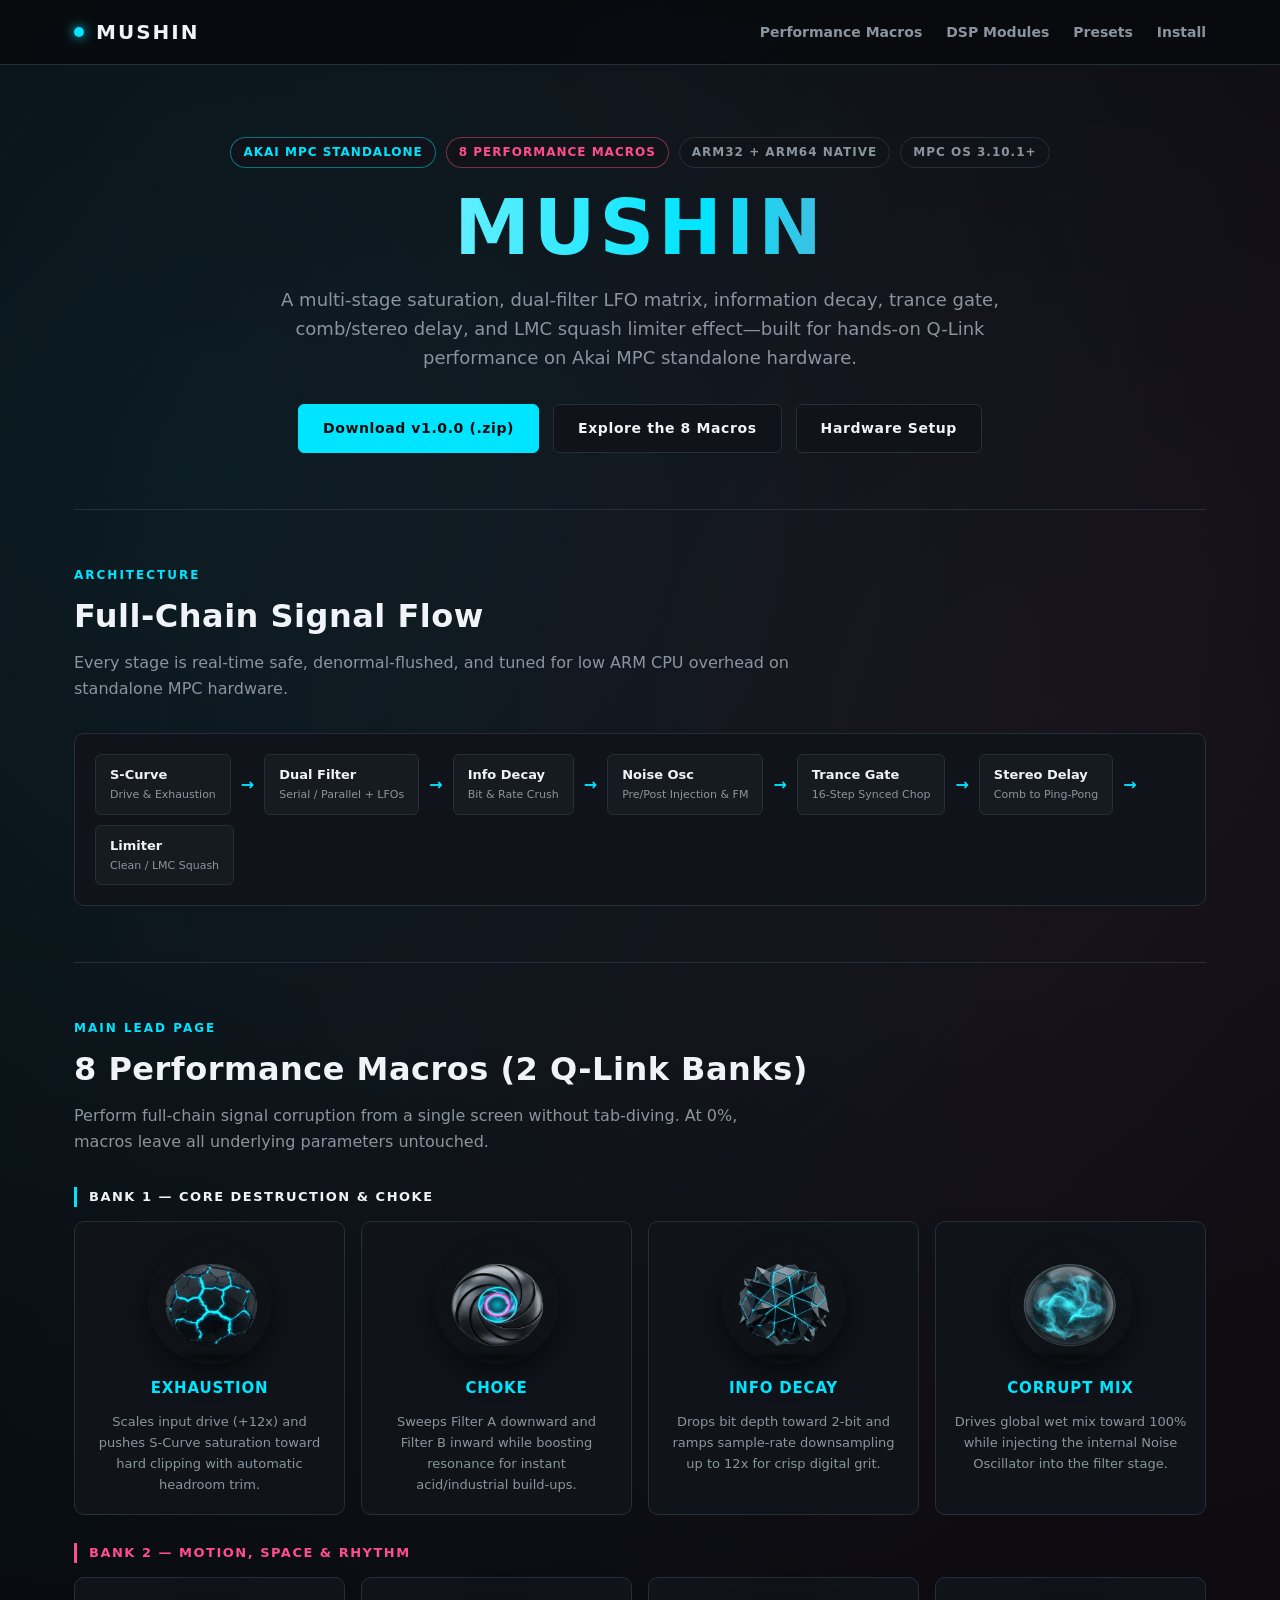
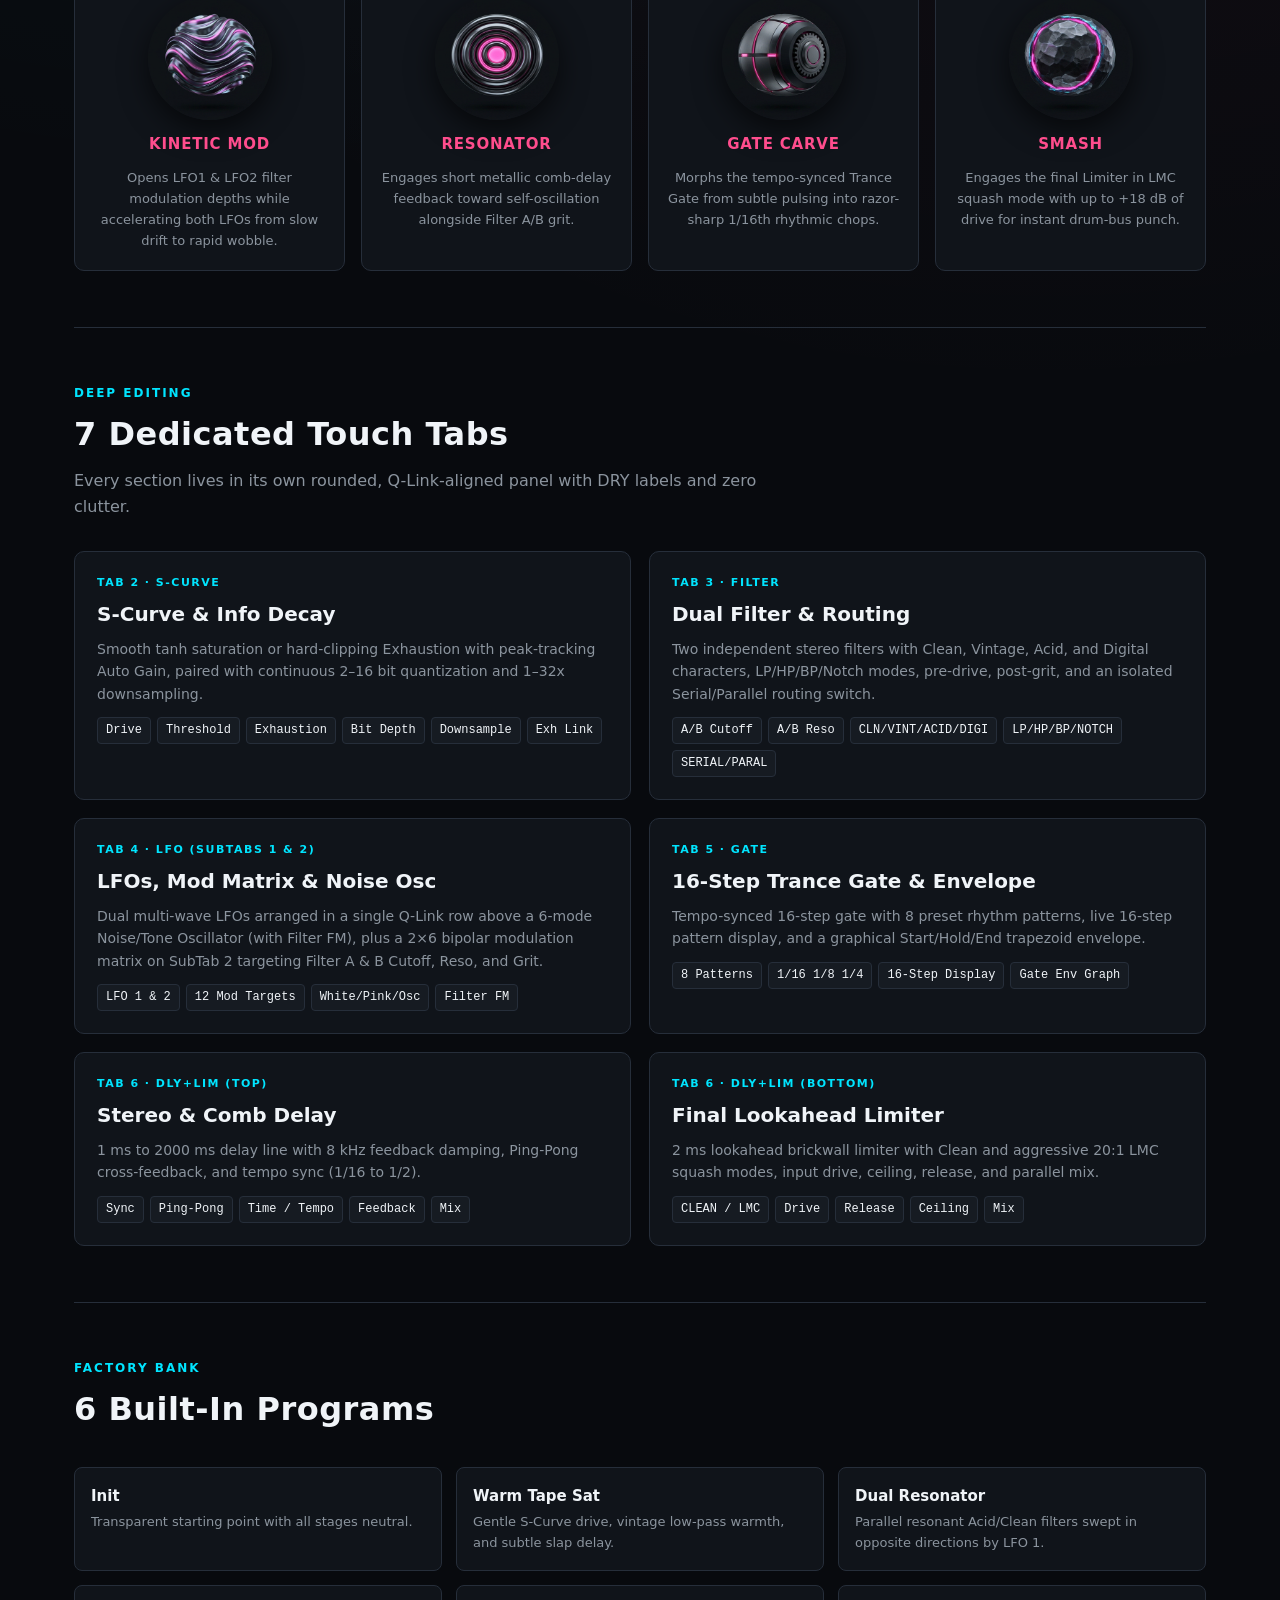
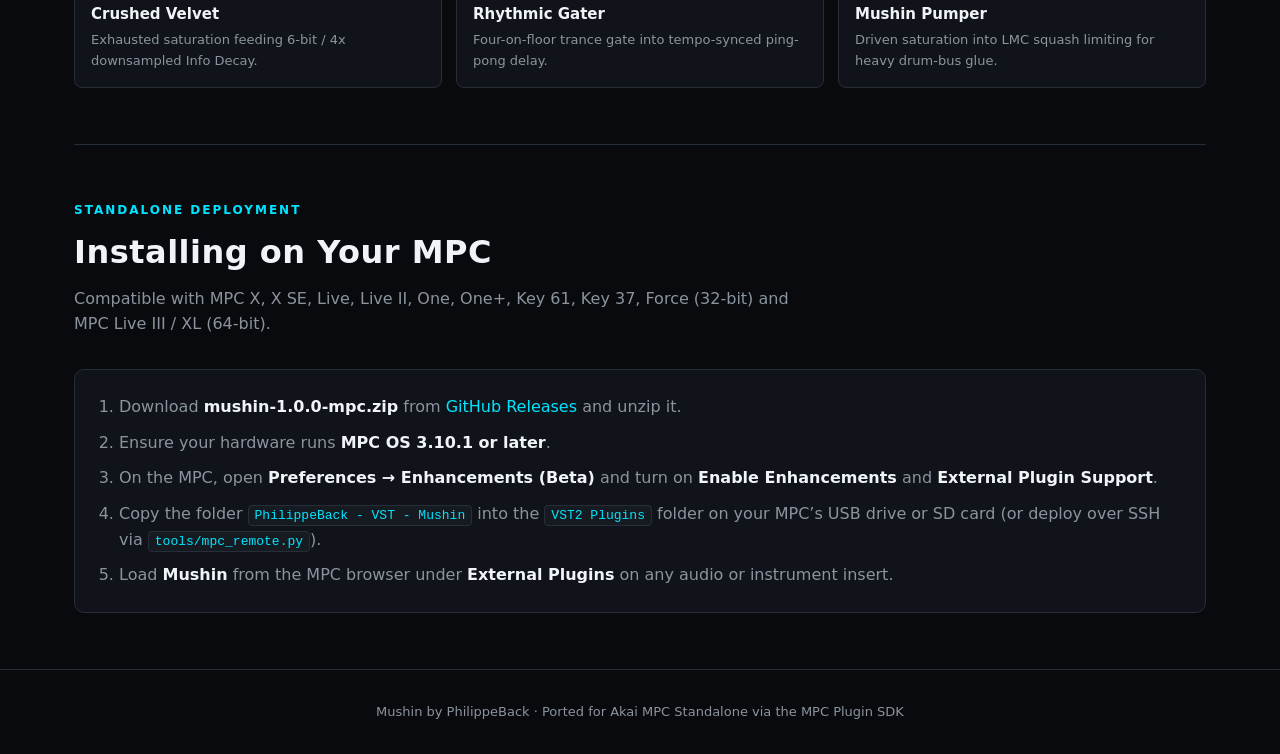
==== plugins/Mushin/site/index.html @ 7ce12a2b "feat(Mushin): 6 function-key tabs with LFO sub-tab, DLY+LIM merge, and preview sub-tab support" ====
<!DOCTYPE html>
<html lang="en">
<head>
  <meta charset="utf-8">
  <meta name="viewport" content="width=device-width, initial-scale=1">
  <title>MUSHIN — Standalone MPC Signal Corruption Engine</title>
  <link rel="stylesheet" href="style.css">
</head>
<body>

<header>
  <div class="container nav">
    <div class="brand">
      <span class="dot"></span>
      <span>MUSHIN</span>
    </div>
    <nav class="nav-links">
      <a href="#macros">Performance Macros</a>
      <a href="#modules">DSP Modules</a>
      <a href="#presets">Presets</a>
      <a href="#install">Install</a>
    </nav>
  </div>
</header>

<main class="container">
  <section class="hero">
    <div class="badge-row">
      <span class="badge cyan">Akai MPC Standalone</span>
      <span class="badge magenta">8 Performance Macros</span>
      <span class="badge">ARM32 + ARM64 Native</span>
      <span class="badge">MPC OS 3.10.1+</span>
    </div>
    <h1>MUSHIN</h1>
    <p>
      A multi-stage saturation, dual-filter LFO matrix, information decay, trance gate,
      comb/stereo delay, and LMC squash limiter effect—built for hands-on Q-Link performance
      on Akai MPC standalone hardware.
    </p>
    <div class="cta-row">
      <a class="btn" href="https://github.com/philippeback/mpc-plugin-builder-sdk/releases/download/v1.0.0/mushin-1.0.0-mpc.zip">Download v1.0.0 (.zip)</a>
      <a class="btn secondary" href="#macros">Explore the 8 Macros</a>
      <a class="btn secondary" href="#install">Hardware Setup</a>
    </div>
  </section>

  <section class="section">
    <div class="section-head">
      <div class="eyebrow">Architecture</div>
      <h2>Full-Chain Signal Flow</h2>
      <p>Every stage is real-time safe, denormal-flushed, and tuned for low ARM CPU overhead on standalone MPC hardware.</p>
    </div>
    <div class="chain">
      <div class="chain-node">S-Curve<span>Drive &amp; Exhaustion</span></div>
      <div class="chain-arrow">&rarr;</div>
      <div class="chain-node">Dual Filter<span>Serial / Parallel + LFOs</span></div>
      <div class="chain-arrow">&rarr;</div>
      <div class="chain-node">Info Decay<span>Bit &amp; Rate Crush</span></div>
      <div class="chain-arrow">&rarr;</div>
      <div class="chain-node">Noise Osc<span>Pre/Post Injection &amp; FM</span></div>
      <div class="chain-arrow">&rarr;</div>
      <div class="chain-node">Trance Gate<span>16-Step Synced Chop</span></div>
      <div class="chain-arrow">&rarr;</div>
      <div class="chain-node">Stereo Delay<span>Comb to Ping-Pong</span></div>
      <div class="chain-arrow">&rarr;</div>
      <div class="chain-node">Limiter<span>Clean / LMC Squash</span></div>
    </div>
  </section>

  <section class="section" id="macros">
    <div class="section-head">
      <div class="eyebrow">MAIN Lead Page</div>
      <h2>8 Performance Macros (2 Q-Link Banks)</h2>
      <p>
        Perform full-chain signal corruption from a single screen without tab-diving.
        At 0%, macros leave all underlying parameters untouched.
      </p>
    </div>

    <div class="bank-label">Bank 1 &mdash; Core Destruction &amp; Choke</div>
    <div class="macro-grid">
      <article class="macro-card">
        <div class="orb-frame orb-0"></div>
        <h3>EXHAUSTION</h3>
        <p>Scales input drive (+12x) and pushes S-Curve saturation toward hard clipping with automatic headroom trim.</p>
      </article>
      <article class="macro-card">
        <div class="orb-frame orb-1"></div>
        <h3>CHOKE</h3>
        <p>Sweeps Filter A downward and Filter B inward while boosting resonance for instant acid/industrial build-ups.</p>
      </article>
      <article class="macro-card">
        <div class="orb-frame orb-2"></div>
        <h3>INFO DECAY</h3>
        <p>Drops bit depth toward 2-bit and ramps sample-rate downsampling up to 12x for crisp digital grit.</p>
      </article>
      <article class="macro-card">
        <div class="orb-frame orb-3"></div>
        <h3>CORRUPT MIX</h3>
        <p>Drives global wet mix toward 100% while injecting the internal Noise Oscillator into the filter stage.</p>
      </article>
    </div>

    <div class="bank-label magenta">Bank 2 &mdash; Motion, Space &amp; Rhythm</div>
    <div class="macro-grid">
      <article class="macro-card mag">
        <div class="orb-frame orb-4"></div>
        <h3>KINETIC MOD</h3>
        <p>Opens LFO1 &amp; LFO2 filter modulation depths while accelerating both LFOs from slow drift to rapid wobble.</p>
      </article>
      <article class="macro-card mag">
        <div class="orb-frame orb-5"></div>
        <h3>RESONATOR</h3>
        <p>Engages short metallic comb-delay feedback toward self-oscillation alongside Filter A/B grit.</p>
      </article>
      <article class="macro-card mag">
        <div class="orb-frame orb-6"></div>
        <h3>GATE CARVE</h3>
        <p>Morphs the tempo-synced Trance Gate from subtle pulsing into razor-sharp 1/16th rhythmic chops.</p>
      </article>
      <article class="macro-card mag">
        <div class="orb-frame orb-7"></div>
        <h3>SMASH</h3>
        <p>Engages the final Limiter in LMC squash mode with up to +18 dB of drive for instant drum-bus punch.</p>
      </article>
    </div>
  </section>

  <section class="section" id="modules">
    <div class="section-head">
      <div class="eyebrow">Deep Editing</div>
      <h2>7 Dedicated Touch Tabs</h2>
      <p>Every section lives in its own rounded, Q-Link-aligned panel with DRY labels and zero clutter.</p>
    </div>

    <div class="modules-grid">
      <div class="module-card">
        <div class="mod-tag">Tab 2 &middot; S-CURVE</div>
        <h3>S-Curve &amp; Info Decay</h3>
        <p>Smooth tanh saturation or hard-clipping Exhaustion with peak-tracking Auto Gain, paired with continuous 2&ndash;16 bit quantization and 1&ndash;32x downsampling.</p>
        <div class="param-pills">
          <span class="pill">Drive</span><span class="pill">Threshold</span><span class="pill">Exhaustion</span>
          <span class="pill">Bit Depth</span><span class="pill">Downsample</span><span class="pill">Exh Link</span>
        </div>
      </div>

      <div class="module-card">
        <div class="mod-tag">Tab 3 &middot; FILTER</div>
        <h3>Dual Filter &amp; Routing</h3>
        <p>Two independent stereo filters with Clean, Vintage, Acid, and Digital characters, LP/HP/BP/Notch modes, pre-drive, post-grit, and an isolated Serial/Parallel routing switch.</p>
        <div class="param-pills">
          <span class="pill">A/B Cutoff</span><span class="pill">A/B Reso</span><span class="pill">CLN/VINT/ACID/DIGI</span>
          <span class="pill">LP/HP/BP/NOTCH</span><span class="pill">SERIAL/PARAL</span>
        </div>
      </div>

      <div class="module-card">
        <div class="mod-tag">Tab 4 &middot; LFO (SubTabs 1 &amp; 2)</div>
        <h3>LFOs, Mod Matrix &amp; Noise Osc</h3>
        <p>Dual multi-wave LFOs arranged in a single Q-Link row above a 6-mode Noise/Tone Oscillator (with Filter FM), plus a 2&times;6 bipolar modulation matrix on SubTab 2 targeting Filter A &amp; B Cutoff, Reso, and Grit.</p>
        <div class="param-pills">
          <span class="pill">LFO 1 &amp; 2</span><span class="pill">12 Mod Targets</span>
          <span class="pill">White/Pink/Osc</span><span class="pill">Filter FM</span>
        </div>
      </div>

      <div class="module-card">
        <div class="mod-tag">Tab 5 &middot; GATE</div>
        <h3>16-Step Trance Gate &amp; Envelope</h3>
        <p>Tempo-synced 16-step gate with 8 preset rhythm patterns, live 16-step pattern display, and a graphical Start/Hold/End trapezoid envelope.</p>
        <div class="param-pills">
          <span class="pill">8 Patterns</span><span class="pill">1/16 1/8 1/4</span>
          <span class="pill">16-Step Display</span><span class="pill">Gate Env Graph</span>
        </div>
      </div>

      <div class="module-card">
        <div class="mod-tag">Tab 6 &middot; DLY+LIM (Top)</div>
        <h3>Stereo &amp; Comb Delay</h3>
        <p>1 ms to 2000 ms delay line with 8 kHz feedback damping, Ping-Pong cross-feedback, and tempo sync (1/16 to 1/2).</p>
        <div class="param-pills">
          <span class="pill">Sync</span><span class="pill">Ping-Pong</span>
          <span class="pill">Time / Tempo</span><span class="pill">Feedback</span><span class="pill">Mix</span>
        </div>
      </div>

      <div class="module-card">
        <div class="mod-tag">Tab 6 &middot; DLY+LIM (Bottom)</div>
        <h3>Final Lookahead Limiter</h3>
        <p>2 ms lookahead brickwall limiter with Clean and aggressive 20:1 LMC squash modes, input drive, ceiling, release, and parallel mix.</p>
        <div class="param-pills">
          <span class="pill">CLEAN / LMC</span><span class="pill">Drive</span>
          <span class="pill">Release</span><span class="pill">Ceiling</span><span class="pill">Mix</span>
        </div>
      </div>
    </div>
  </section>

  <section class="section" id="presets">
    <div class="section-head">
      <div class="eyebrow">Factory Bank</div>
      <h2>6 Built-In Programs</h2>
    </div>
    <div class="presets-grid">
      <div class="preset-card"><h4>Init</h4><p>Transparent starting point with all stages neutral.</p></div>
      <div class="preset-card"><h4>Warm Tape Sat</h4><p>Gentle S-Curve drive, vintage low-pass warmth, and subtle slap delay.</p></div>
      <div class="preset-card"><h4>Dual Resonator</h4><p>Parallel resonant Acid/Clean filters swept in opposite directions by LFO 1.</p></div>
      <div class="preset-card"><h4>Crushed Velvet</h4><p>Exhausted saturation feeding 6-bit / 4x downsampled Info Decay.</p></div>
      <div class="preset-card"><h4>Rhythmic Gater</h4><p>Four-on-floor trance gate into tempo-synced ping-pong delay.</p></div>
      <div class="preset-card"><h4>Mushin Pumper</h4><p>Driven saturation into LMC squash limiting for heavy drum-bus glue.</p></div>
    </div>
  </section>

  <section class="section" id="install">
    <div class="section-head">
      <div class="eyebrow">Standalone Deployment</div>
      <h2>Installing on Your MPC</h2>
      <p>Compatible with MPC X, X SE, Live, Live II, One, One+, Key 61, Key 37, Force (32-bit) and MPC Live III / XL (64-bit).</p>
    </div>
    <div class="install-box">
      <ol>
        <li>Download <a href="https://github.com/philippeback/mpc-plugin-builder-sdk/releases/download/v1.0.0/mushin-1.0.0-mpc.zip"><strong>mushin-1.0.0-mpc.zip</strong></a> from <a href="https://github.com/philippeback/mpc-plugin-builder-sdk/releases/latest">GitHub Releases</a> and unzip it.</li>
        <li>Ensure your hardware runs <strong>MPC OS 3.10.1 or later</strong>.</li>
        <li>On the MPC, open <strong>Preferences &rarr; Enhancements (Beta)</strong> and turn on <strong>Enable Enhancements</strong> and <strong>External Plugin Support</strong>.</li>
        <li>Copy the folder <code>PhilippeBack - VST - Mushin</code> into the <code>VST2 Plugins</code> folder on your MPC&rsquo;s USB drive or SD card (or deploy over SSH via <code>tools/mpc_remote.py</code>).</li>
        <li>Load <strong>Mushin</strong> from the MPC browser under <strong>External Plugins</strong> on any audio or instrument insert.</li>
      </ol>
    </div>
  </section>
</main>

<footer>
  <div class="container">
    Mushin by PhilippeBack &middot; Ported for Akai MPC Standalone via the MPC Plugin SDK
  </div>
</footer>

</body>
</html>
---- plugins/Mushin/site/style.css ----
:root {
  --bg: #080a0e;
  --surface: #10141a;
  --card: #161b22;
  --border: #262e3a;
  --text: #f0f4f8;
  --muted: #8b949e;
  --cyan: #00e5ff;
  --magenta: #ff4d8d;
  --gold: #ffd60a;
}

* { box-sizing: border-box; margin: 0; padding: 0; }

body {
  background: var(--bg);
  color: var(--text);
  font-family: "Titillium Web", "Segoe UI", system-ui, -apple-system, sans-serif;
  line-height: 1.6;
  background-image:
    radial-gradient(circle at 18% 12%, rgba(0, 229, 255, 0.08), transparent 36%),
    radial-gradient(circle at 82% 18%, rgba(255, 77, 141, 0.07), transparent 38%);
}

a { color: var(--cyan); text-decoration: none; }
a:hover { text-decoration: underline; }

.container {
  max-width: 1180px;
  margin: 0 auto;
  padding: 0 24px;
}

/* Header */
header {
  border-bottom: 1px solid var(--border);
  background: rgba(8, 10, 14, 0.85);
  backdrop-filter: blur(10px);
  position: sticky;
  top: 0;
  z-index: 20;
}

.nav {
  display: flex;
  align-items: center;
  justify-content: space-between;
  height: 64px;
}

.brand {
  display: flex;
  align-items: center;
  gap: 12px;
  font-weight: 800;
  font-size: 20px;
  letter-spacing: 2px;
}

.brand .dot {
  width: 10px;
  height: 10px;
  border-radius: 50%;
  background: var(--cyan);
  box-shadow: 0 0 12px var(--cyan);
}

.nav-links {
  display: flex;
  gap: 24px;
  font-size: 14px;
  font-weight: 600;
  color: var(--muted);
}

.nav-links a { color: var(--muted); }
.nav-links a:hover { color: var(--cyan); text-decoration: none; }

/* Hero */
.hero {
  padding: 72px 0 56px;
  text-align: center;
}

.badge-row {
  display: inline-flex;
  gap: 10px;
  flex-wrap: wrap;
  justify-content: center;
  margin-bottom: 20px;
}

.badge {
  font-size: 12px;
  font-weight: 700;
  letter-spacing: 1px;
  text-transform: uppercase;
  padding: 5px 12px;
  border-radius: 999px;
  border: 1px solid var(--border);
  background: var(--surface);
  color: var(--muted);
}

.badge.cyan { border-color: rgba(0, 229, 255, 0.45); color: var(--cyan); }
.badge.magenta { border-color: rgba(255, 77, 141, 0.45); color: var(--magenta); }

.hero h1 {
  font-size: clamp(44px, 7vw, 76px);
  font-weight: 900;
  letter-spacing: 4px;
  line-height: 1.05;
  background: linear-gradient(90deg, #ffffff 0%, var(--cyan) 55%, var(--magenta) 100%);
  -webkit-background-clip: text;
  background-clip: text;
  color: transparent;
  margin-bottom: 18px;
}

.hero p {
  max-width: 720px;
  margin: 0 auto 32px;
  font-size: 18px;
  color: var(--muted);
}

.cta-row {
  display: flex;
  gap: 14px;
  justify-content: center;
  flex-wrap: wrap;
}

.btn {
  display: inline-block;
  padding: 12px 24px;
  border-radius: 6px;
  font-weight: 700;
  font-size: 14px;
  letter-spacing: 0.6px;
  border: 1px solid var(--cyan);
  background: var(--cyan);
  color: #080a0e;
  transition: transform 0.15s ease, box-shadow 0.15s ease;
}

.btn:hover {
  transform: translateY(-1px);
  box-shadow: 0 8px 24px rgba(0, 229, 255, 0.25);
  text-decoration: none;
}

.btn.secondary {
  background: var(--surface);
  color: var(--text);
  border-color: var(--border);
}

.btn.secondary:hover {
  border-color: var(--cyan);
  box-shadow: none;
}

/* Signal Chain */
.section {
  padding: 56px 0;
  border-top: 1px solid var(--border);
}

.section-head {
  margin-bottom: 32px;
}

.section-head .eyebrow {
  font-size: 12px;
  font-weight: 800;
  letter-spacing: 2px;
  text-transform: uppercase;
  color: var(--cyan);
  margin-bottom: 6px;
}

.section-head h2 {
  font-size: 32px;
  font-weight: 800;
  letter-spacing: 0.5px;
}

.section-head p {
  color: var(--muted);
  margin-top: 8px;
  max-width: 720px;
}

.chain {
  display: flex;
  flex-wrap: wrap;
  align-items: center;
  gap: 10px;
  background: var(--surface);
  border: 1px solid var(--border);
  border-radius: 10px;
  padding: 20px;
}

.chain-node {
  background: var(--card);
  border: 1px solid var(--border);
  border-radius: 6px;
  padding: 10px 14px;
  font-size: 13px;
  font-weight: 700;
  color: var(--text);
}

.chain-node span {
  display: block;
  font-size: 11px;
  font-weight: 500;
  color: var(--muted);
}

.chain-arrow {
  color: var(--cyan);
  font-weight: 800;
  font-size: 16px;
}

/* Macro Orbs Grid */
.bank-label {
  font-size: 13px;
  font-weight: 800;
  letter-spacing: 1.5px;
  text-transform: uppercase;
  margin: 28px 0 14px;
  padding-left: 12px;
  border-left: 3px solid var(--cyan);
}

.bank-label.magenta {
  border-left-color: var(--magenta);
  color: var(--magenta);
}

.macro-grid {
  display: grid;
  grid-template-columns: repeat(4, 1fr);
  gap: 16px;
}

@media (max-width: 960px) {
  .macro-grid { grid-template-columns: repeat(2, 1fr); }
}
@media (max-width: 560px) {
  .macro-grid { grid-template-columns: 1fr; }
}

.macro-card {
  background: var(--surface);
  border: 1px solid var(--border);
  border-radius: 10px;
  padding: 18px;
  display: flex;
  flex-direction: column;
  align-items: center;
  text-align: center;
  gap: 12px;
}

.orb-frame {
  width: 124px;
  height: 124px;
  border-radius: 50%;
  background-image: url("assets/orbs_sheet.jpg");
  background-size: 400% 200%;
  background-repeat: no-repeat;
  box-shadow: 0 10px 28px rgba(0, 0, 0, 0.6);
}

.orb-0 { background-position: 0% 0%; }
.orb-1 { background-position: 33.333% 0%; }
.orb-2 { background-position: 66.666% 0%; }
.orb-3 { background-position: 100% 0%; }
.orb-4 { background-position: 0% 100%; }
.orb-5 { background-position: 33.333% 100%; }
.orb-6 { background-position: 66.666% 100%; }
.orb-7 { background-position: 100% 100%; }

.macro-card h3 {
  font-size: 15px;
  font-weight: 800;
  letter-spacing: 0.8px;
  color: var(--cyan);
}

.macro-card.mag h3 { color: var(--magenta); }

.macro-card p {
  font-size: 13px;
  color: var(--muted);
}

/* Modules Grid */
.modules-grid {
  display: grid;
  grid-template-columns: repeat(2, 1fr);
  gap: 18px;
}

@media (max-width: 780px) {
  .modules-grid { grid-template-columns: 1fr; }
}

.module-card {
  background: var(--surface);
  border: 1px solid var(--border);
  border-radius: 10px;
  padding: 22px;
}

.module-card .mod-tag {
  font-size: 11px;
  font-weight: 800;
  letter-spacing: 1.5px;
  color: var(--cyan);
  text-transform: uppercase;
  margin-bottom: 6px;
}

.module-card h3 {
  font-size: 20px;
  font-weight: 800;
  margin-bottom: 8px;
}

.module-card p {
  font-size: 14px;
  color: var(--muted);
  margin-bottom: 12px;
}

.param-pills {
  display: flex;
  flex-wrap: wrap;
  gap: 6px;
}

.pill {
  font-size: 12px;
  font-family: ui-monospace, Consolas, monospace;
  background: var(--card);
  border: 1px solid var(--border);
  border-radius: 4px;
  padding: 3px 8px;
  color: var(--text);
}

/* Presets & Install */
.presets-grid {
  display: grid;
  grid-template-columns: repeat(3, 1fr);
  gap: 14px;
}

@media (max-width: 780px) {
  .presets-grid { grid-template-columns: 1fr; }
}

.preset-card {
  background: var(--surface);
  border: 1px solid var(--border);
  border-radius: 8px;
  padding: 16px;
}

.preset-card h4 {
  font-size: 15px;
  font-weight: 700;
  color: var(--text);
  margin-bottom: 4px;
}

.preset-card p {
  font-size: 13px;
  color: var(--muted);
}

.install-box {
  background: var(--surface);
  border: 1px solid var(--border);
  border-radius: 10px;
  padding: 24px;
}

.install-box ol {
  padding-left: 20px;
  color: var(--muted);
  display: grid;
  gap: 10px;
}

.install-box strong { color: var(--text); }
.install-box code {
  background: var(--card);
  border: 1px solid var(--border);
  padding: 2px 6px;
  border-radius: 4px;
  color: var(--cyan);
  font-size: 13px;
}

footer {
  border-top: 1px solid var(--border);
  padding: 32px 0;
  text-align: center;
  color: var(--muted);
  font-size: 13px;
}
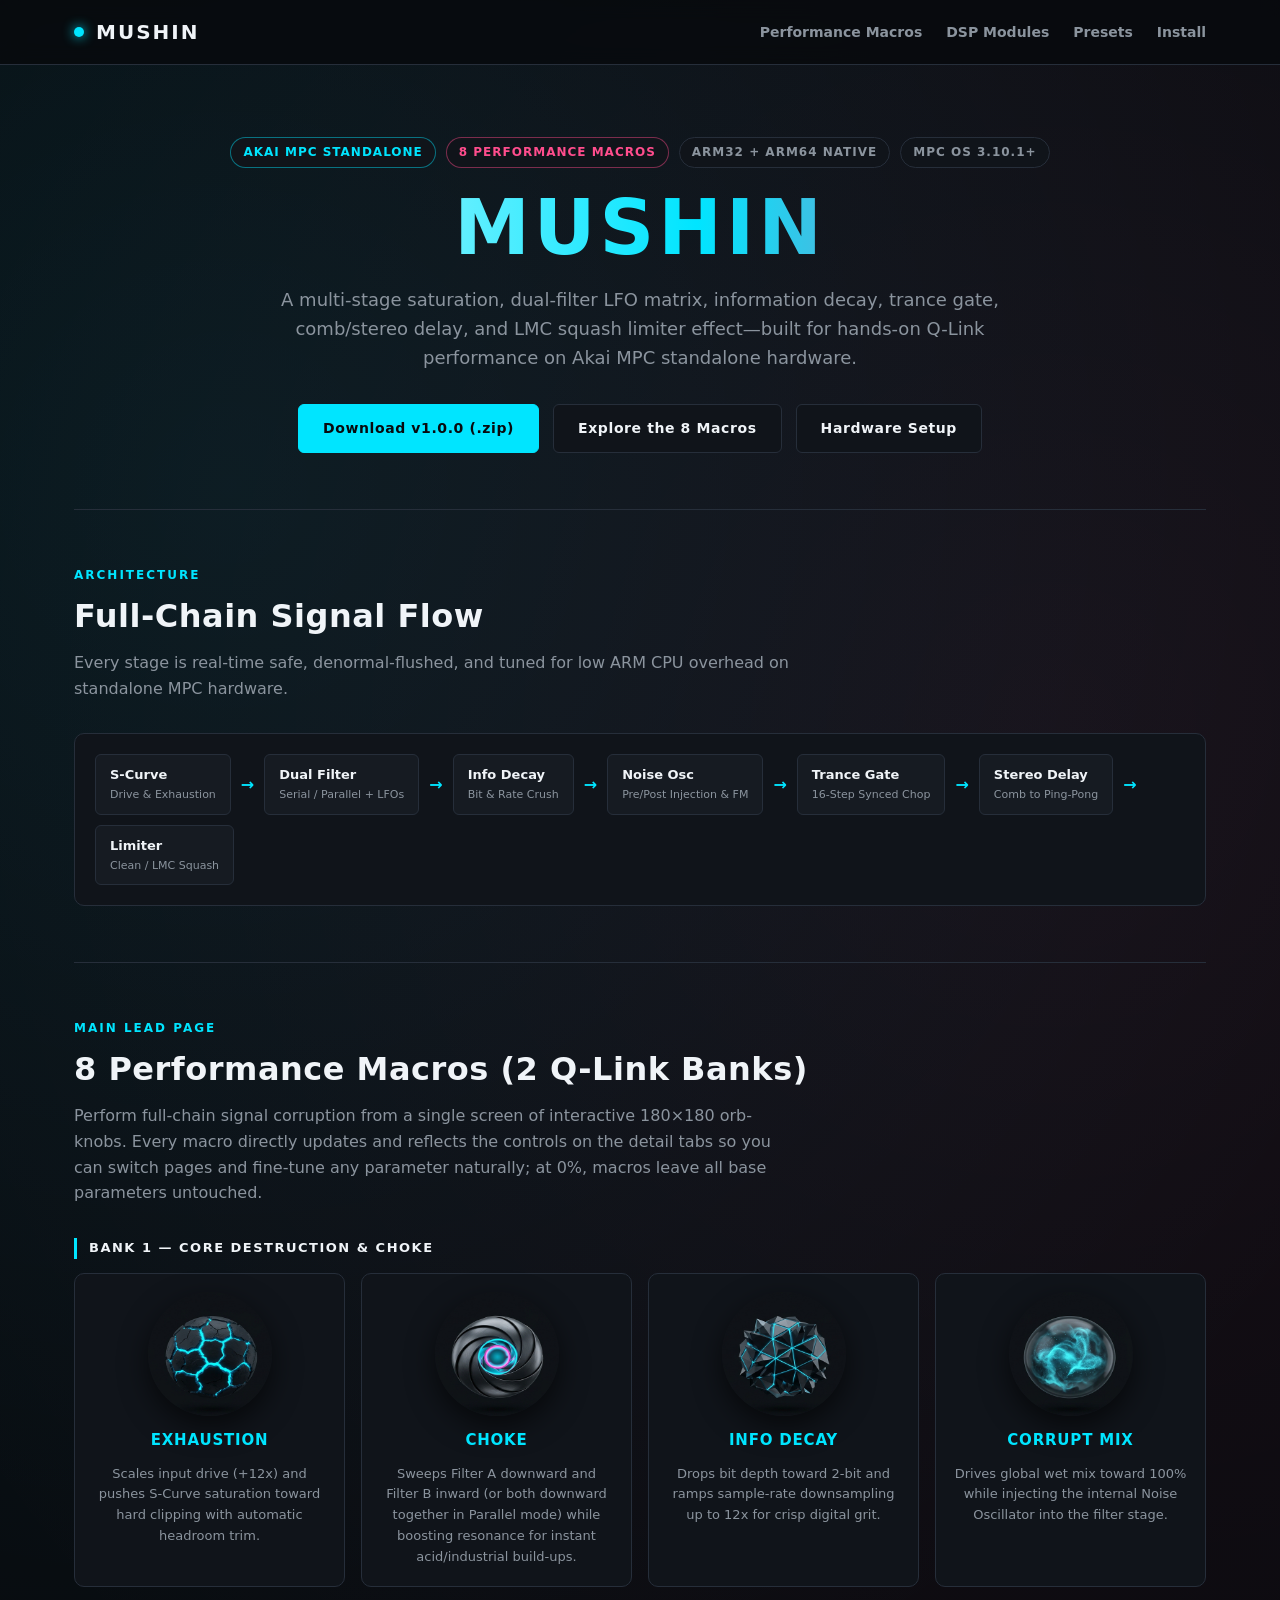
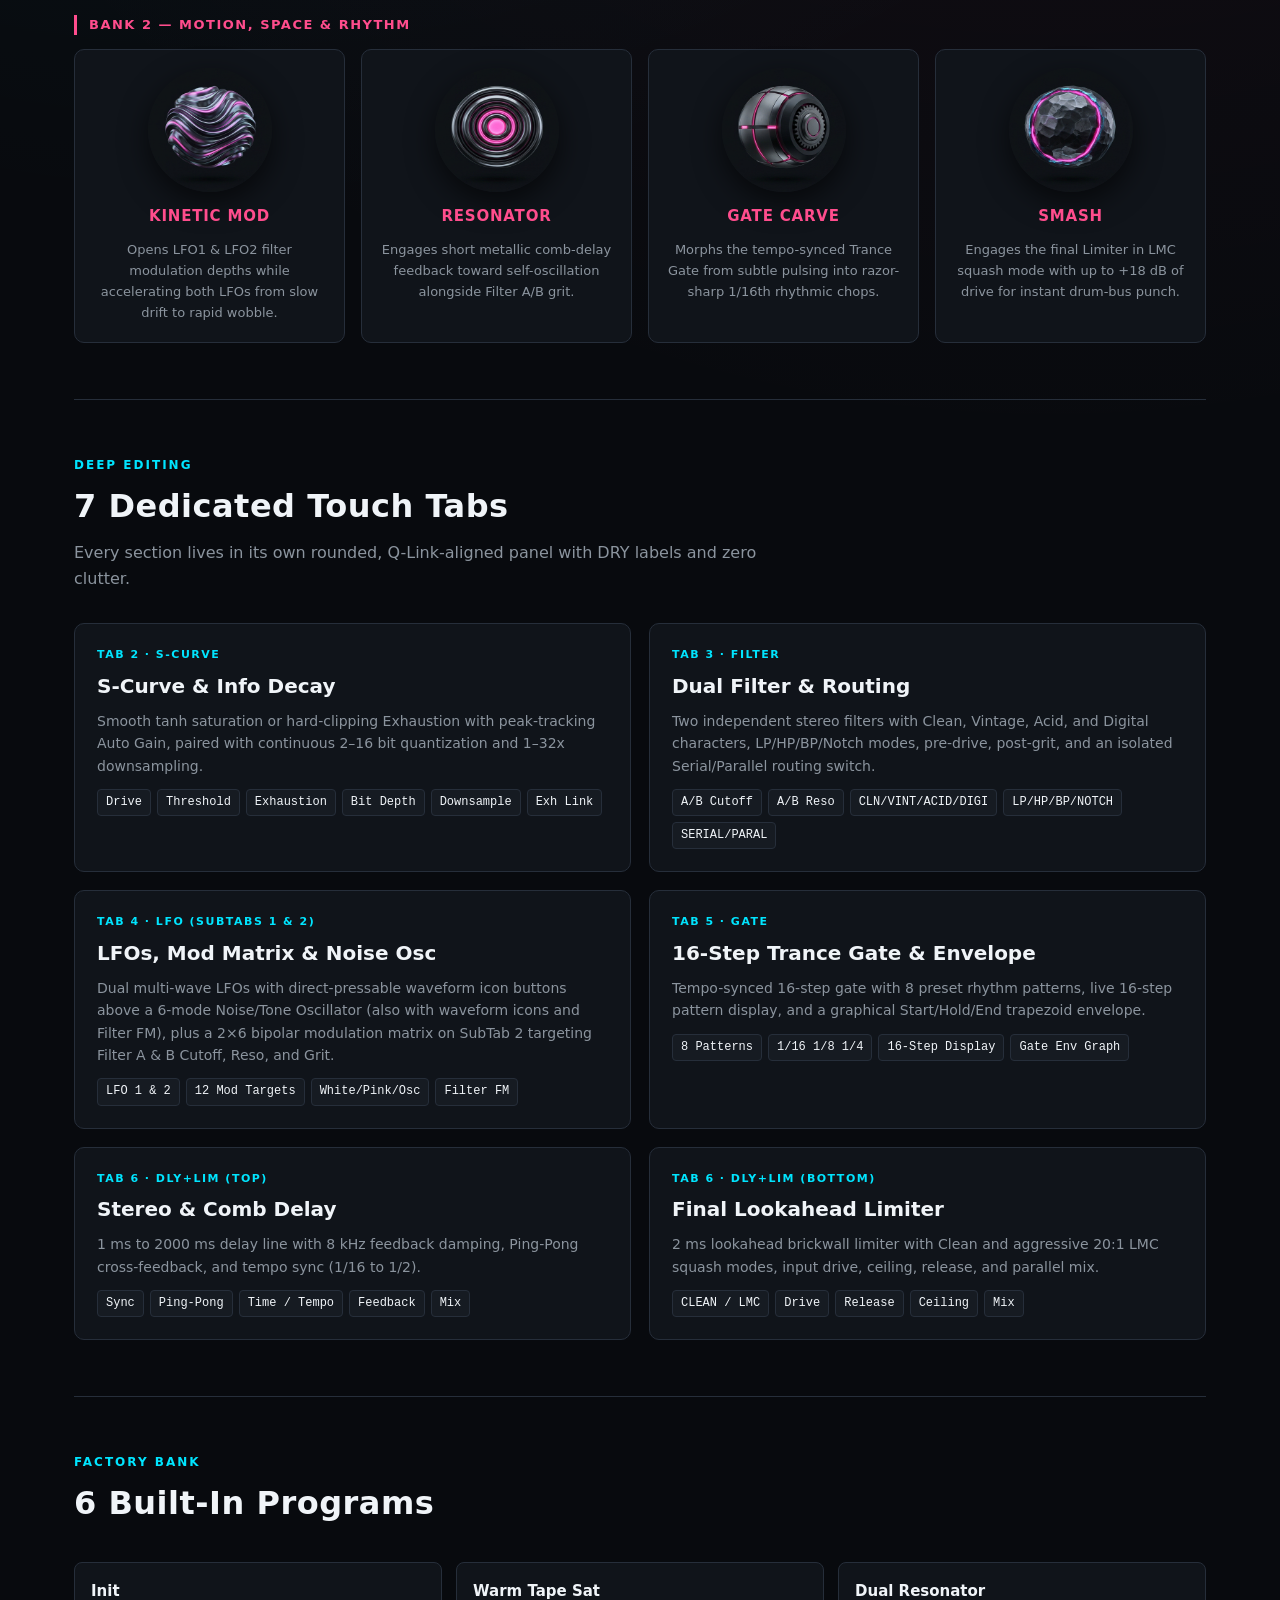
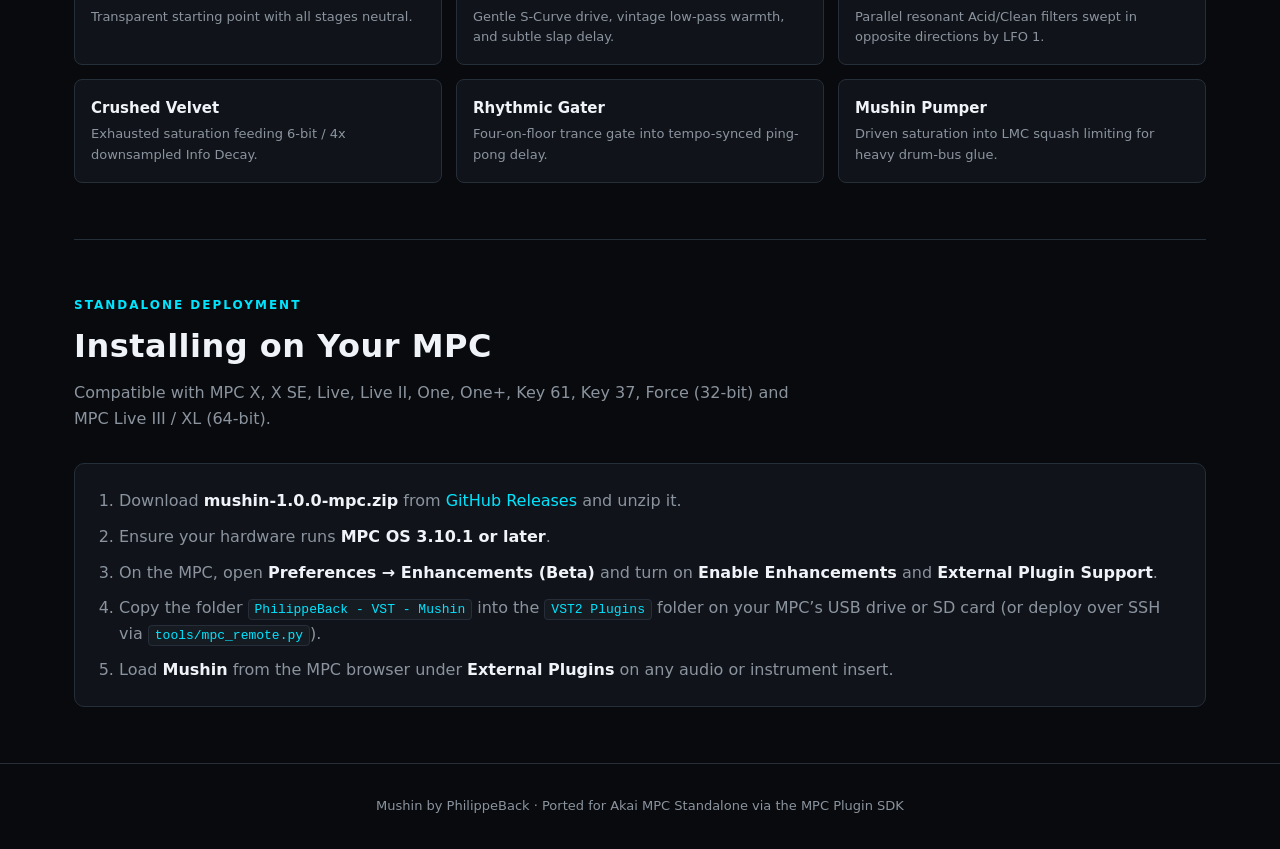
==== commit d1b6c2c2: "feat(Mushin): combine MAIN orbs and knobs into 180px orb-knobs and update site" ====
--- a/plugins/Mushin/site/index.html
+++ b/plugins/Mushin/site/index.html
@@ -72,8 +72,9 @@
       <div class="eyebrow">MAIN Lead Page</div>
       <h2>8 Performance Macros (2 Q-Link Banks)</h2>
       <p>
-        Perform full-chain signal corruption from a single screen without tab-diving.
-        At 0%, macros leave all underlying parameters untouched.
+        Perform full-chain signal corruption from a single screen of interactive 180&times;180 orb-knobs.
+        Every macro directly updates and reflects the controls on the detail tabs so you can switch
+        pages and fine-tune any parameter naturally; at 0%, macros leave all base parameters untouched.
       </p>
     </div>
 
@@ -87,7 +88,7 @@
       <article class="macro-card">
         <div class="orb-frame orb-1"></div>
         <h3>CHOKE</h3>
-        <p>Sweeps Filter A downward and Filter B inward while boosting resonance for instant acid/industrial build-ups.</p>
+        <p>Sweeps Filter A downward and Filter B inward (or both downward together in Parallel mode) while boosting resonance for instant acid/industrial build-ups.</p>
       </article>
       <article class="macro-card">
         <div class="orb-frame orb-2"></div>
@@ -157,7 +158,7 @@
       <div class="module-card">
         <div class="mod-tag">Tab 4 &middot; LFO (SubTabs 1 &amp; 2)</div>
         <h3>LFOs, Mod Matrix &amp; Noise Osc</h3>
-        <p>Dual multi-wave LFOs arranged in a single Q-Link row above a 6-mode Noise/Tone Oscillator (with Filter FM), plus a 2&times;6 bipolar modulation matrix on SubTab 2 targeting Filter A &amp; B Cutoff, Reso, and Grit.</p>
+        <p>Dual multi-wave LFOs with direct-pressable waveform icon buttons above a 6-mode Noise/Tone Oscillator (also with waveform icons and Filter FM), plus a 2&times;6 bipolar modulation matrix on SubTab 2 targeting Filter A &amp; B Cutoff, Reso, and Grit.</p>
         <div class="param-pills">
           <span class="pill">LFO 1 &amp; 2</span><span class="pill">12 Mod Targets</span>
           <span class="pill">White/Pink/Osc</span><span class="pill">Filter FM</span>
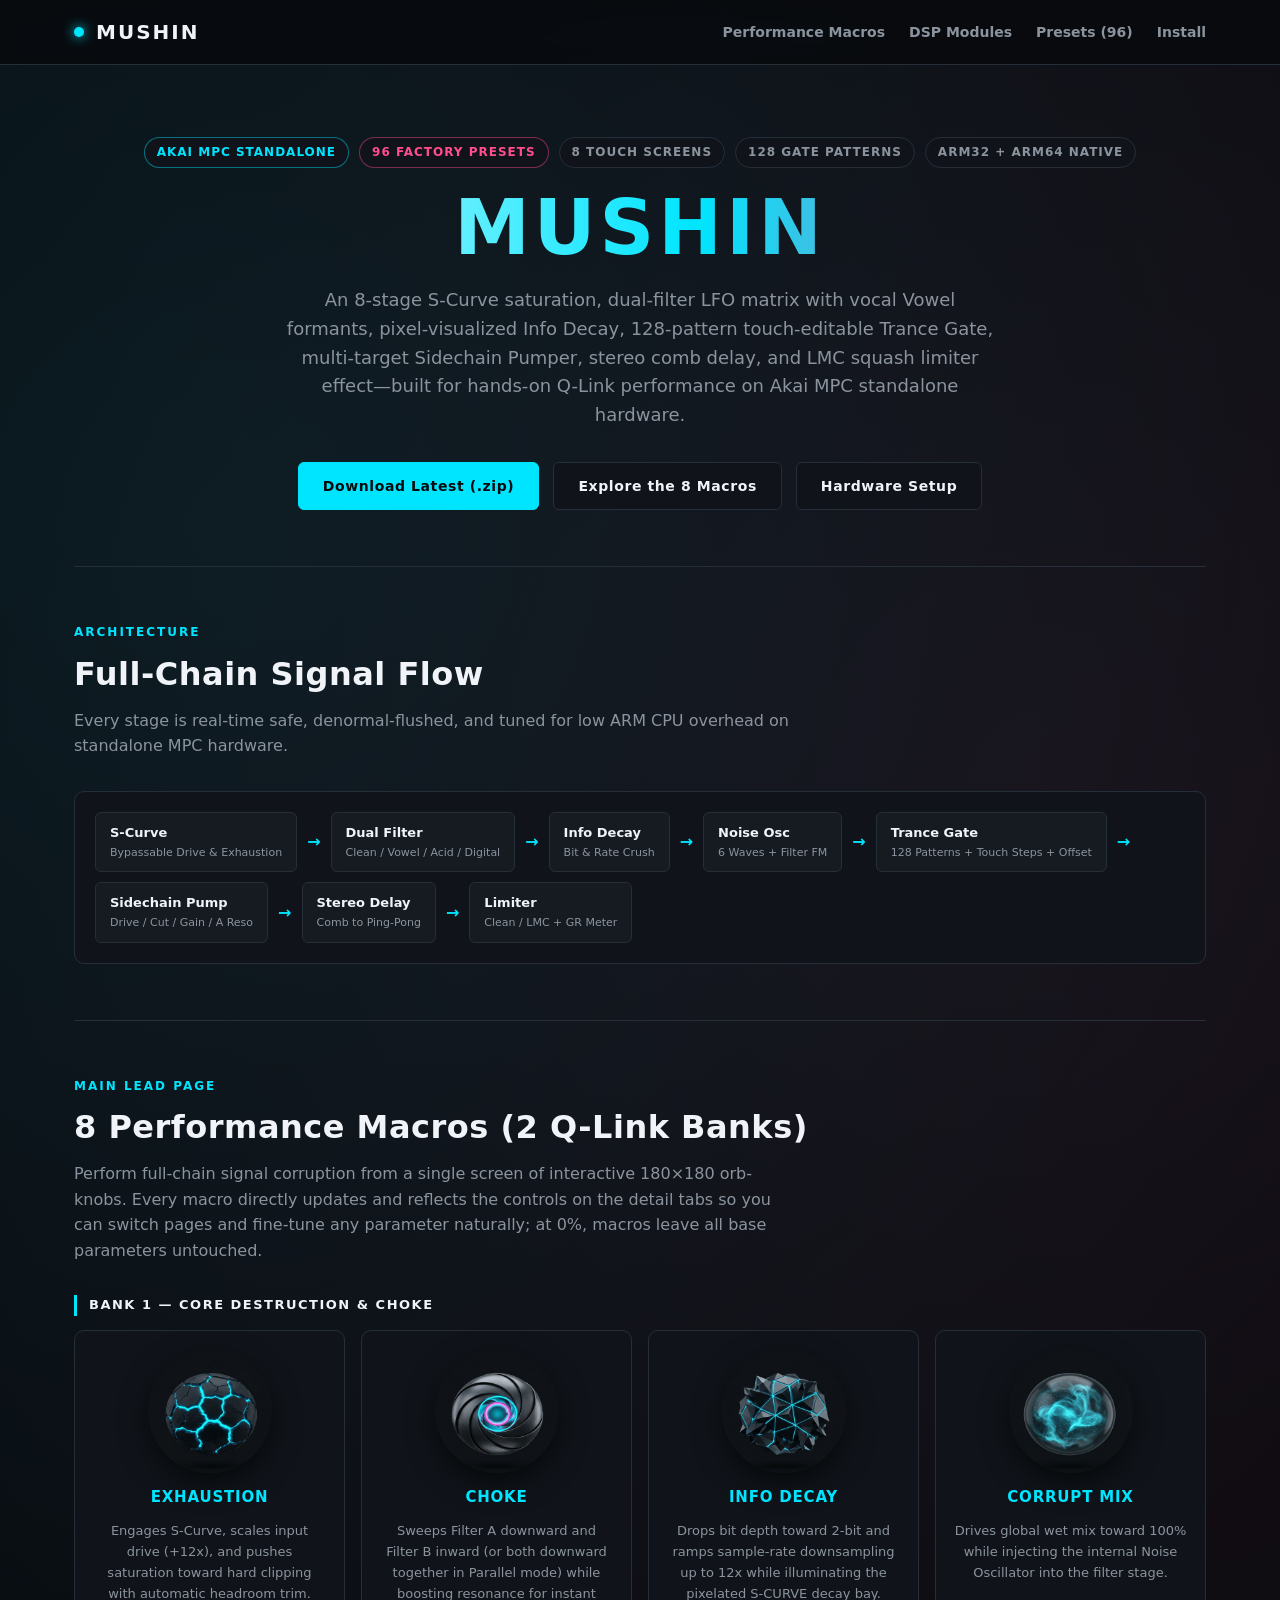
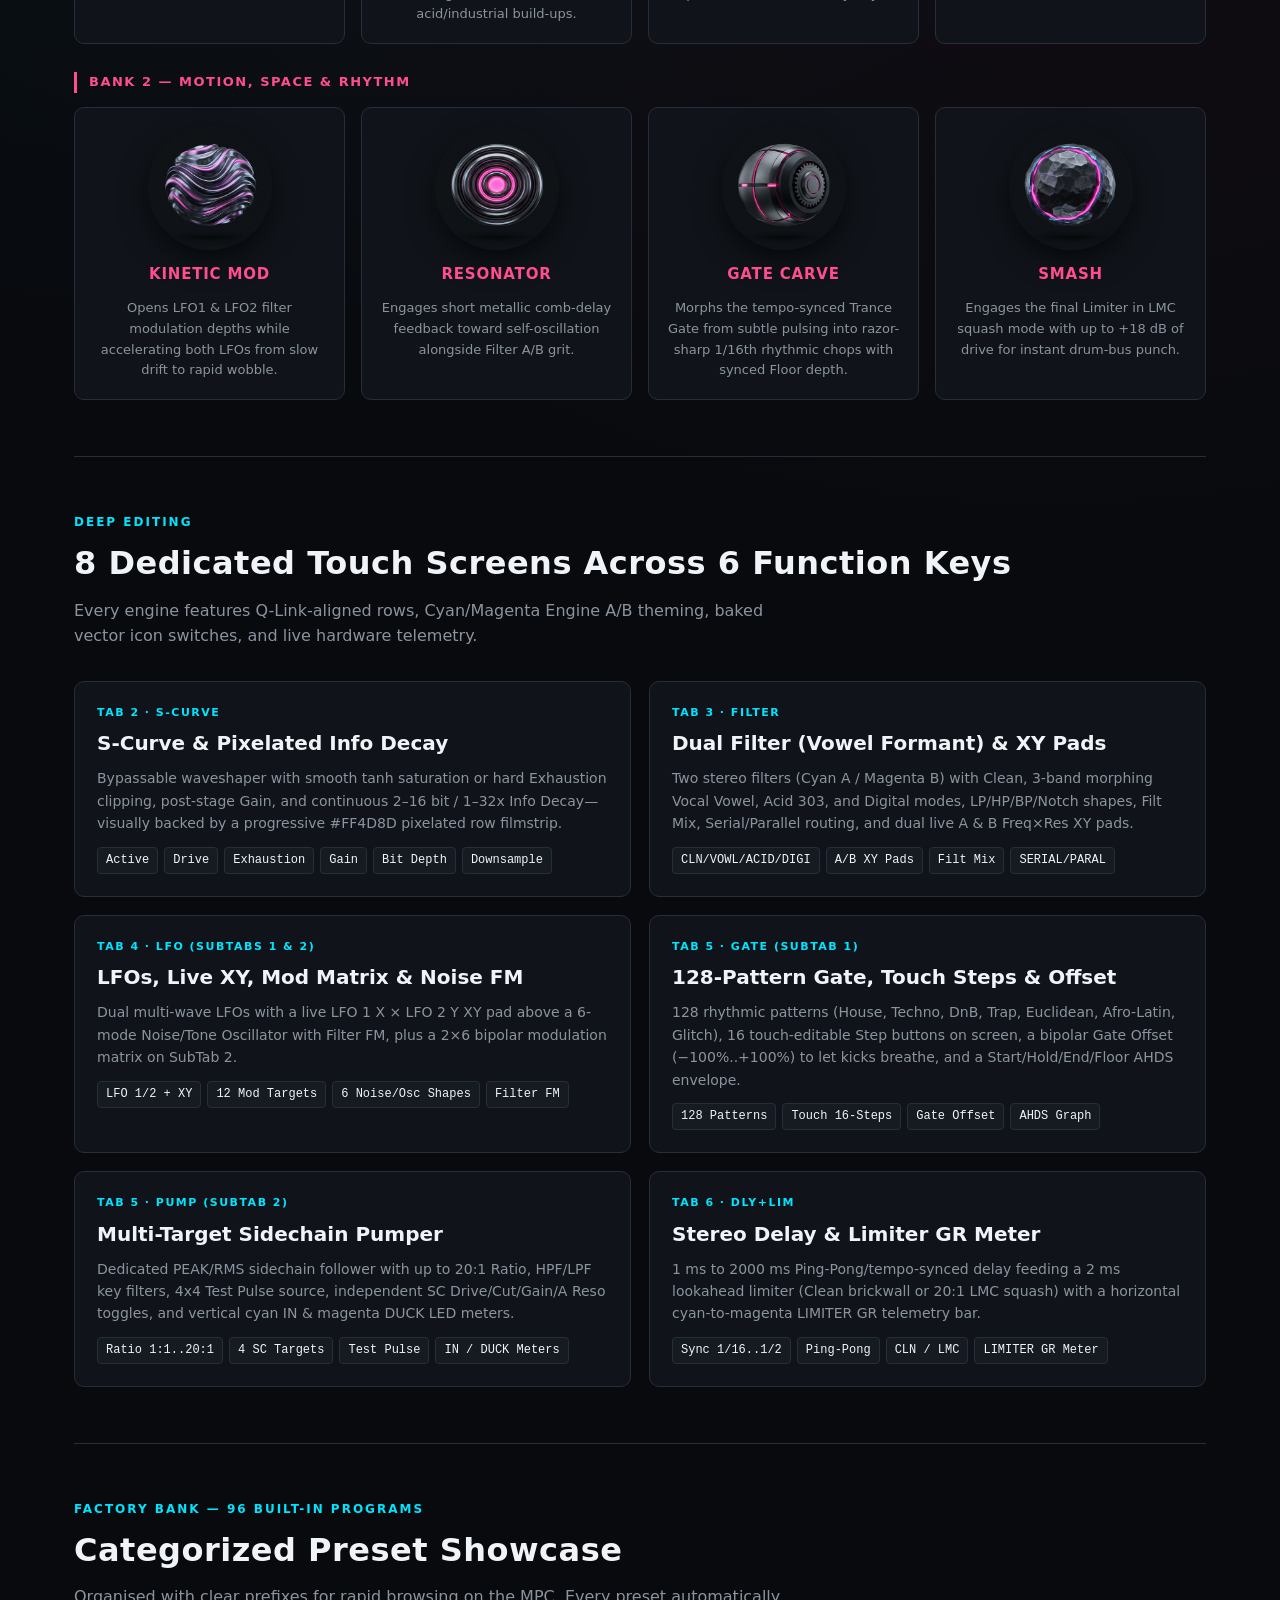
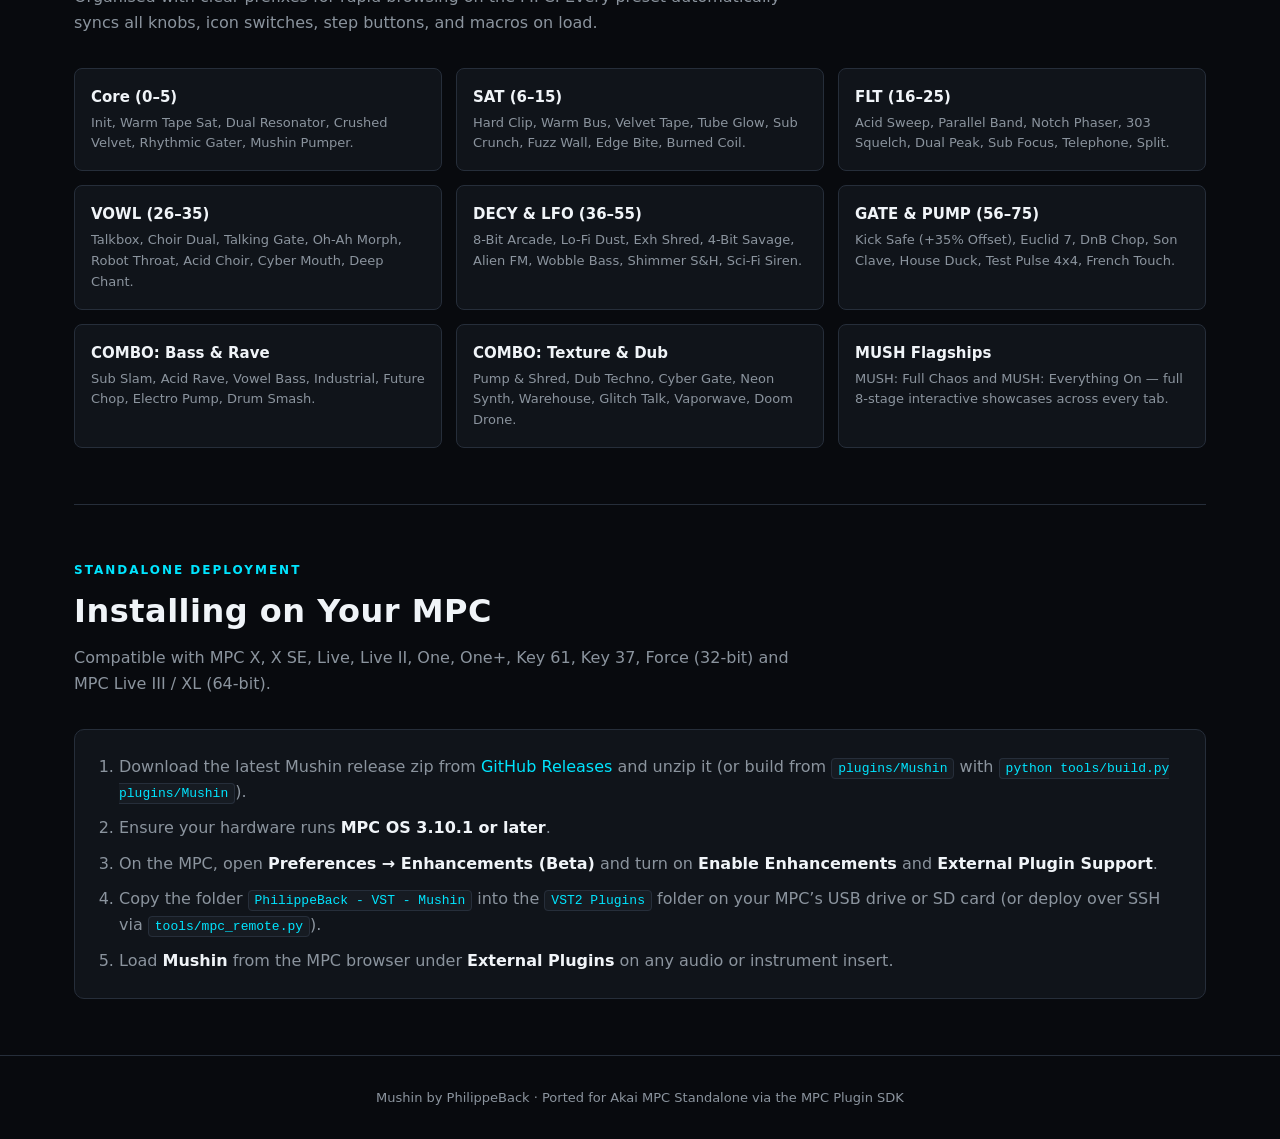
==== commit 0ddf22fe: "docs(Mushin): update docs and website for 8-tab UI, Vowel, Gate 128/steps, Pump & 96 presets" ====
--- a/plugins/Mushin/site/index.html
+++ b/plugins/Mushin/site/index.html
@@ -17,7 +17,7 @@
     <nav class="nav-links">
       <a href="#macros">Performance Macros</a>
       <a href="#modules">DSP Modules</a>
-      <a href="#presets">Presets</a>
+      <a href="#presets">Presets (96)</a>
       <a href="#install">Install</a>
     </nav>
   </div>
@@ -27,18 +27,20 @@
   <section class="hero">
     <div class="badge-row">
       <span class="badge cyan">Akai MPC Standalone</span>
-      <span class="badge magenta">8 Performance Macros</span>
+      <span class="badge magenta">96 Factory Presets</span>
+      <span class="badge">8 Touch Screens</span>
+      <span class="badge">128 Gate Patterns</span>
       <span class="badge">ARM32 + ARM64 Native</span>
-      <span class="badge">MPC OS 3.10.1+</span>
     </div>
     <h1>MUSHIN</h1>
     <p>
-      A multi-stage saturation, dual-filter LFO matrix, information decay, trance gate,
-      comb/stereo delay, and LMC squash limiter effect—built for hands-on Q-Link performance
-      on Akai MPC standalone hardware.
+      An 8-stage S-Curve saturation, dual-filter LFO matrix with vocal Vowel formants,
+      pixel-visualized Info Decay, 128-pattern touch-editable Trance Gate, multi-target
+      Sidechain Pumper, stereo comb delay, and LMC squash limiter effect—built for
+      hands-on Q-Link performance on Akai MPC standalone hardware.
     </p>
     <div class="cta-row">
-      <a class="btn" href="https://github.com/philippeback/mpc-plugin-builder-sdk/releases/download/v1.0.0/mushin-1.0.0-mpc.zip">Download v1.0.0 (.zip)</a>
+      <a class="btn" href="https://github.com/philippeback/mpc-plugin-builder-sdk/releases/latest">Download Latest (.zip)</a>
       <a class="btn secondary" href="#macros">Explore the 8 Macros</a>
       <a class="btn secondary" href="#install">Hardware Setup</a>
     </div>
@@ -51,19 +53,21 @@
       <p>Every stage is real-time safe, denormal-flushed, and tuned for low ARM CPU overhead on standalone MPC hardware.</p>
     </div>
     <div class="chain">
-      <div class="chain-node">S-Curve<span>Drive &amp; Exhaustion</span></div>
-      <div class="chain-arrow">&rarr;</div>
-      <div class="chain-node">Dual Filter<span>Serial / Parallel + LFOs</span></div>
+      <div class="chain-node">S-Curve<span>Bypassable Drive &amp; Exhaustion</span></div>
+      <div class="chain-arrow">&rarr;</div>
+      <div class="chain-node">Dual Filter<span>Clean / Vowel / Acid / Digital</span></div>
       <div class="chain-arrow">&rarr;</div>
       <div class="chain-node">Info Decay<span>Bit &amp; Rate Crush</span></div>
       <div class="chain-arrow">&rarr;</div>
-      <div class="chain-node">Noise Osc<span>Pre/Post Injection &amp; FM</span></div>
-      <div class="chain-arrow">&rarr;</div>
-      <div class="chain-node">Trance Gate<span>16-Step Synced Chop</span></div>
+      <div class="chain-node">Noise Osc<span>6 Waves + Filter FM</span></div>
+      <div class="chain-arrow">&rarr;</div>
+      <div class="chain-node">Trance Gate<span>128 Patterns + Touch Steps + Offset</span></div>
+      <div class="chain-arrow">&rarr;</div>
+      <div class="chain-node">Sidechain Pump<span>Drive / Cut / Gain / A Reso</span></div>
       <div class="chain-arrow">&rarr;</div>
       <div class="chain-node">Stereo Delay<span>Comb to Ping-Pong</span></div>
       <div class="chain-arrow">&rarr;</div>
-      <div class="chain-node">Limiter<span>Clean / LMC Squash</span></div>
+      <div class="chain-node">Limiter<span>Clean / LMC + GR Meter</span></div>
     </div>
   </section>
 
@@ -83,7 +87,7 @@
       <article class="macro-card">
         <div class="orb-frame orb-0"></div>
         <h3>EXHAUSTION</h3>
-        <p>Scales input drive (+12x) and pushes S-Curve saturation toward hard clipping with automatic headroom trim.</p>
+        <p>Engages S-Curve, scales input drive (+12x), and pushes saturation toward hard clipping with automatic headroom trim.</p>
       </article>
       <article class="macro-card">
         <div class="orb-frame orb-1"></div>
@@ -93,7 +97,7 @@
       <article class="macro-card">
         <div class="orb-frame orb-2"></div>
         <h3>INFO DECAY</h3>
-        <p>Drops bit depth toward 2-bit and ramps sample-rate downsampling up to 12x for crisp digital grit.</p>
+        <p>Drops bit depth toward 2-bit and ramps sample-rate downsampling up to 12x while illuminating the pixelated S-CURVE decay bay.</p>
       </article>
       <article class="macro-card">
         <div class="orb-frame orb-3"></div>
@@ -117,7 +121,7 @@
       <article class="macro-card mag">
         <div class="orb-frame orb-6"></div>
         <h3>GATE CARVE</h3>
-        <p>Morphs the tempo-synced Trance Gate from subtle pulsing into razor-sharp 1/16th rhythmic chops.</p>
+        <p>Morphs the tempo-synced Trance Gate from subtle pulsing into razor-sharp 1/16th rhythmic chops with synced Floor depth.</p>
       </article>
       <article class="macro-card mag">
         <div class="orb-frame orb-7"></div>
@@ -130,68 +134,68 @@
   <section class="section" id="modules">
     <div class="section-head">
       <div class="eyebrow">Deep Editing</div>
-      <h2>7 Dedicated Touch Tabs</h2>
-      <p>Every section lives in its own rounded, Q-Link-aligned panel with DRY labels and zero clutter.</p>
+      <h2>8 Dedicated Touch Screens Across 6 Function Keys</h2>
+      <p>Every engine features Q-Link-aligned rows, Cyan/Magenta Engine A/B theming, baked vector icon switches, and live hardware telemetry.</p>
     </div>
 
     <div class="modules-grid">
       <div class="module-card">
         <div class="mod-tag">Tab 2 &middot; S-CURVE</div>
-        <h3>S-Curve &amp; Info Decay</h3>
-        <p>Smooth tanh saturation or hard-clipping Exhaustion with peak-tracking Auto Gain, paired with continuous 2&ndash;16 bit quantization and 1&ndash;32x downsampling.</p>
-        <div class="param-pills">
-          <span class="pill">Drive</span><span class="pill">Threshold</span><span class="pill">Exhaustion</span>
-          <span class="pill">Bit Depth</span><span class="pill">Downsample</span><span class="pill">Exh Link</span>
+        <h3>S-Curve &amp; Pixelated Info Decay</h3>
+        <p>Bypassable waveshaper with smooth tanh saturation or hard Exhaustion clipping, post-stage Gain, and continuous 2&ndash;16 bit / 1&ndash;32x Info Decay—visually backed by a progressive #FF4D8D pixelated row filmstrip.</p>
+        <div class="param-pills">
+          <span class="pill">Active</span><span class="pill">Drive</span><span class="pill">Exhaustion</span>
+          <span class="pill">Gain</span><span class="pill">Bit Depth</span><span class="pill">Downsample</span>
         </div>
       </div>
 
       <div class="module-card">
         <div class="mod-tag">Tab 3 &middot; FILTER</div>
-        <h3>Dual Filter &amp; Routing</h3>
-        <p>Two independent stereo filters with Clean, Vintage, Acid, and Digital characters, LP/HP/BP/Notch modes, pre-drive, post-grit, and an isolated Serial/Parallel routing switch.</p>
-        <div class="param-pills">
-          <span class="pill">A/B Cutoff</span><span class="pill">A/B Reso</span><span class="pill">CLN/VINT/ACID/DIGI</span>
-          <span class="pill">LP/HP/BP/NOTCH</span><span class="pill">SERIAL/PARAL</span>
+        <h3>Dual Filter (Vowel Formant) &amp; XY Pads</h3>
+        <p>Two stereo filters (Cyan A / Magenta B) with Clean, 3-band morphing Vocal Vowel, Acid 303, and Digital modes, LP/HP/BP/Notch shapes, Filt Mix, Serial/Parallel routing, and dual live A &amp; B Freq&times;Res XY pads.</p>
+        <div class="param-pills">
+          <span class="pill">CLN/VOWL/ACID/DIGI</span><span class="pill">A/B XY Pads</span>
+          <span class="pill">Filt Mix</span><span class="pill">SERIAL/PARAL</span>
         </div>
       </div>
 
       <div class="module-card">
         <div class="mod-tag">Tab 4 &middot; LFO (SubTabs 1 &amp; 2)</div>
-        <h3>LFOs, Mod Matrix &amp; Noise Osc</h3>
-        <p>Dual multi-wave LFOs with direct-pressable waveform icon buttons above a 6-mode Noise/Tone Oscillator (also with waveform icons and Filter FM), plus a 2&times;6 bipolar modulation matrix on SubTab 2 targeting Filter A &amp; B Cutoff, Reso, and Grit.</p>
-        <div class="param-pills">
-          <span class="pill">LFO 1 &amp; 2</span><span class="pill">12 Mod Targets</span>
-          <span class="pill">White/Pink/Osc</span><span class="pill">Filter FM</span>
-        </div>
-      </div>
-
-      <div class="module-card">
-        <div class="mod-tag">Tab 5 &middot; GATE</div>
-        <h3>16-Step Trance Gate &amp; Envelope</h3>
-        <p>Tempo-synced 16-step gate with 8 preset rhythm patterns, live 16-step pattern display, and a graphical Start/Hold/End trapezoid envelope.</p>
-        <div class="param-pills">
-          <span class="pill">8 Patterns</span><span class="pill">1/16 1/8 1/4</span>
-          <span class="pill">16-Step Display</span><span class="pill">Gate Env Graph</span>
-        </div>
-      </div>
-
-      <div class="module-card">
-        <div class="mod-tag">Tab 6 &middot; DLY+LIM (Top)</div>
-        <h3>Stereo &amp; Comb Delay</h3>
-        <p>1 ms to 2000 ms delay line with 8 kHz feedback damping, Ping-Pong cross-feedback, and tempo sync (1/16 to 1/2).</p>
-        <div class="param-pills">
-          <span class="pill">Sync</span><span class="pill">Ping-Pong</span>
-          <span class="pill">Time / Tempo</span><span class="pill">Feedback</span><span class="pill">Mix</span>
-        </div>
-      </div>
-
-      <div class="module-card">
-        <div class="mod-tag">Tab 6 &middot; DLY+LIM (Bottom)</div>
-        <h3>Final Lookahead Limiter</h3>
-        <p>2 ms lookahead brickwall limiter with Clean and aggressive 20:1 LMC squash modes, input drive, ceiling, release, and parallel mix.</p>
-        <div class="param-pills">
-          <span class="pill">CLEAN / LMC</span><span class="pill">Drive</span>
-          <span class="pill">Release</span><span class="pill">Ceiling</span><span class="pill">Mix</span>
+        <h3>LFOs, Live XY, Mod Matrix &amp; Noise FM</h3>
+        <p>Dual multi-wave LFOs with a live LFO 1 X &times; LFO 2 Y XY pad above a 6-mode Noise/Tone Oscillator with Filter FM, plus a 2&times;6 bipolar modulation matrix on SubTab 2.</p>
+        <div class="param-pills">
+          <span class="pill">LFO 1/2 + XY</span><span class="pill">12 Mod Targets</span>
+          <span class="pill">6 Noise/Osc Shapes</span><span class="pill">Filter FM</span>
+        </div>
+      </div>
+
+      <div class="module-card">
+        <div class="mod-tag">Tab 5 &middot; GATE (SubTab 1)</div>
+        <h3>128-Pattern Gate, Touch Steps &amp; Offset</h3>
+        <p>128 rhythmic patterns (House, Techno, DnB, Trap, Euclidean, Afro-Latin, Glitch), 16 touch-editable Step buttons on screen, a bipolar Gate Offset (&minus;100%..+100%) to let kicks breathe, and a Start/Hold/End/Floor AHDS envelope.</p>
+        <div class="param-pills">
+          <span class="pill">128 Patterns</span><span class="pill">Touch 16-Steps</span>
+          <span class="pill">Gate Offset</span><span class="pill">AHDS Graph</span>
+        </div>
+      </div>
+
+      <div class="module-card">
+        <div class="mod-tag">Tab 5 &middot; PUMP (SubTab 2)</div>
+        <h3>Multi-Target Sidechain Pumper</h3>
+        <p>Dedicated PEAK/RMS sidechain follower with up to 20:1 Ratio, HPF/LPF key filters, 4x4 Test Pulse source, independent SC Drive/Cut/Gain/A Reso toggles, and vertical cyan IN &amp; magenta DUCK LED meters.</p>
+        <div class="param-pills">
+          <span class="pill">Ratio 1:1..20:1</span><span class="pill">4 SC Targets</span>
+          <span class="pill">Test Pulse</span><span class="pill">IN / DUCK Meters</span>
+        </div>
+      </div>
+
+      <div class="module-card">
+        <div class="mod-tag">Tab 6 &middot; DLY+LIM</div>
+        <h3>Stereo Delay &amp; Limiter GR Meter</h3>
+        <p>1 ms to 2000 ms Ping-Pong/tempo-synced delay feeding a 2 ms lookahead limiter (Clean brickwall or 20:1 LMC squash) with a horizontal cyan-to-magenta LIMITER GR telemetry bar.</p>
+        <div class="param-pills">
+          <span class="pill">Sync 1/16..1/2</span><span class="pill">Ping-Pong</span>
+          <span class="pill">CLN / LMC</span><span class="pill">LIMITER GR Meter</span>
         </div>
       </div>
     </div>
@@ -199,16 +203,20 @@
 
   <section class="section" id="presets">
     <div class="section-head">
-      <div class="eyebrow">Factory Bank</div>
-      <h2>6 Built-In Programs</h2>
+      <div class="eyebrow">Factory Bank &mdash; 96 Built-In Programs</div>
+      <h2>Categorized Preset Showcase</h2>
+      <p>Organised with clear prefixes for rapid browsing on the MPC. Every preset automatically syncs all knobs, icon switches, step buttons, and macros on load.</p>
     </div>
     <div class="presets-grid">
-      <div class="preset-card"><h4>Init</h4><p>Transparent starting point with all stages neutral.</p></div>
-      <div class="preset-card"><h4>Warm Tape Sat</h4><p>Gentle S-Curve drive, vintage low-pass warmth, and subtle slap delay.</p></div>
-      <div class="preset-card"><h4>Dual Resonator</h4><p>Parallel resonant Acid/Clean filters swept in opposite directions by LFO 1.</p></div>
-      <div class="preset-card"><h4>Crushed Velvet</h4><p>Exhausted saturation feeding 6-bit / 4x downsampled Info Decay.</p></div>
-      <div class="preset-card"><h4>Rhythmic Gater</h4><p>Four-on-floor trance gate into tempo-synced ping-pong delay.</p></div>
-      <div class="preset-card"><h4>Mushin Pumper</h4><p>Driven saturation into LMC squash limiting for heavy drum-bus glue.</p></div>
+      <div class="preset-card"><h4>Core (0&ndash;5)</h4><p>Init, Warm Tape Sat, Dual Resonator, Crushed Velvet, Rhythmic Gater, Mushin Pumper.</p></div>
+      <div class="preset-card"><h4>SAT (6&ndash;15)</h4><p>Hard Clip, Warm Bus, Velvet Tape, Tube Glow, Sub Crunch, Fuzz Wall, Edge Bite, Burned Coil.</p></div>
+      <div class="preset-card"><h4>FLT (16&ndash;25)</h4><p>Acid Sweep, Parallel Band, Notch Phaser, 303 Squelch, Dual Peak, Sub Focus, Telephone, Split.</p></div>
+      <div class="preset-card"><h4>VOWL (26&ndash;35)</h4><p>Talkbox, Choir Dual, Talking Gate, Oh-Ah Morph, Robot Throat, Acid Choir, Cyber Mouth, Deep Chant.</p></div>
+      <div class="preset-card"><h4>DECY &amp; LFO (36&ndash;55)</h4><p>8-Bit Arcade, Lo-Fi Dust, Exh Shred, 4-Bit Savage, Alien FM, Wobble Bass, Shimmer S&amp;H, Sci-Fi Siren.</p></div>
+      <div class="preset-card"><h4>GATE &amp; PUMP (56&ndash;75)</h4><p>Kick Safe (+35% Offset), Euclid 7, DnB Chop, Son Clave, House Duck, Test Pulse 4x4, French Touch.</p></div>
+      <div class="preset-card"><h4>COMBO: Bass &amp; Rave</h4><p>Sub Slam, Acid Rave, Vowel Bass, Industrial, Future Chop, Electro Pump, Drum Smash.</p></div>
+      <div class="preset-card"><h4>COMBO: Texture &amp; Dub</h4><p>Pump &amp; Shred, Dub Techno, Cyber Gate, Neon Synth, Warehouse, Glitch Talk, Vaporwave, Doom Drone.</p></div>
+      <div class="preset-card"><h4>MUSH Flagships</h4><p>MUSH: Full Chaos and MUSH: Everything On — full 8-stage interactive showcases across every tab.</p></div>
     </div>
   </section>
 
@@ -220,7 +228,7 @@
     </div>
     <div class="install-box">
       <ol>
-        <li>Download <a href="https://github.com/philippeback/mpc-plugin-builder-sdk/releases/download/v1.0.0/mushin-1.0.0-mpc.zip"><strong>mushin-1.0.0-mpc.zip</strong></a> from <a href="https://github.com/philippeback/mpc-plugin-builder-sdk/releases/latest">GitHub Releases</a> and unzip it.</li>
+        <li>Download the latest Mushin release zip from <a href="https://github.com/philippeback/mpc-plugin-builder-sdk/releases/latest">GitHub Releases</a> and unzip it (or build from <code>plugins/Mushin</code> with <code>python tools/build.py plugins/Mushin</code>).</li>
         <li>Ensure your hardware runs <strong>MPC OS 3.10.1 or later</strong>.</li>
         <li>On the MPC, open <strong>Preferences &rarr; Enhancements (Beta)</strong> and turn on <strong>Enable Enhancements</strong> and <strong>External Plugin Support</strong>.</li>
         <li>Copy the folder <code>PhilippeBack - VST - Mushin</code> into the <code>VST2 Plugins</code> folder on your MPC&rsquo;s USB drive or SD card (or deploy over SSH via <code>tools/mpc_remote.py</code>).</li>
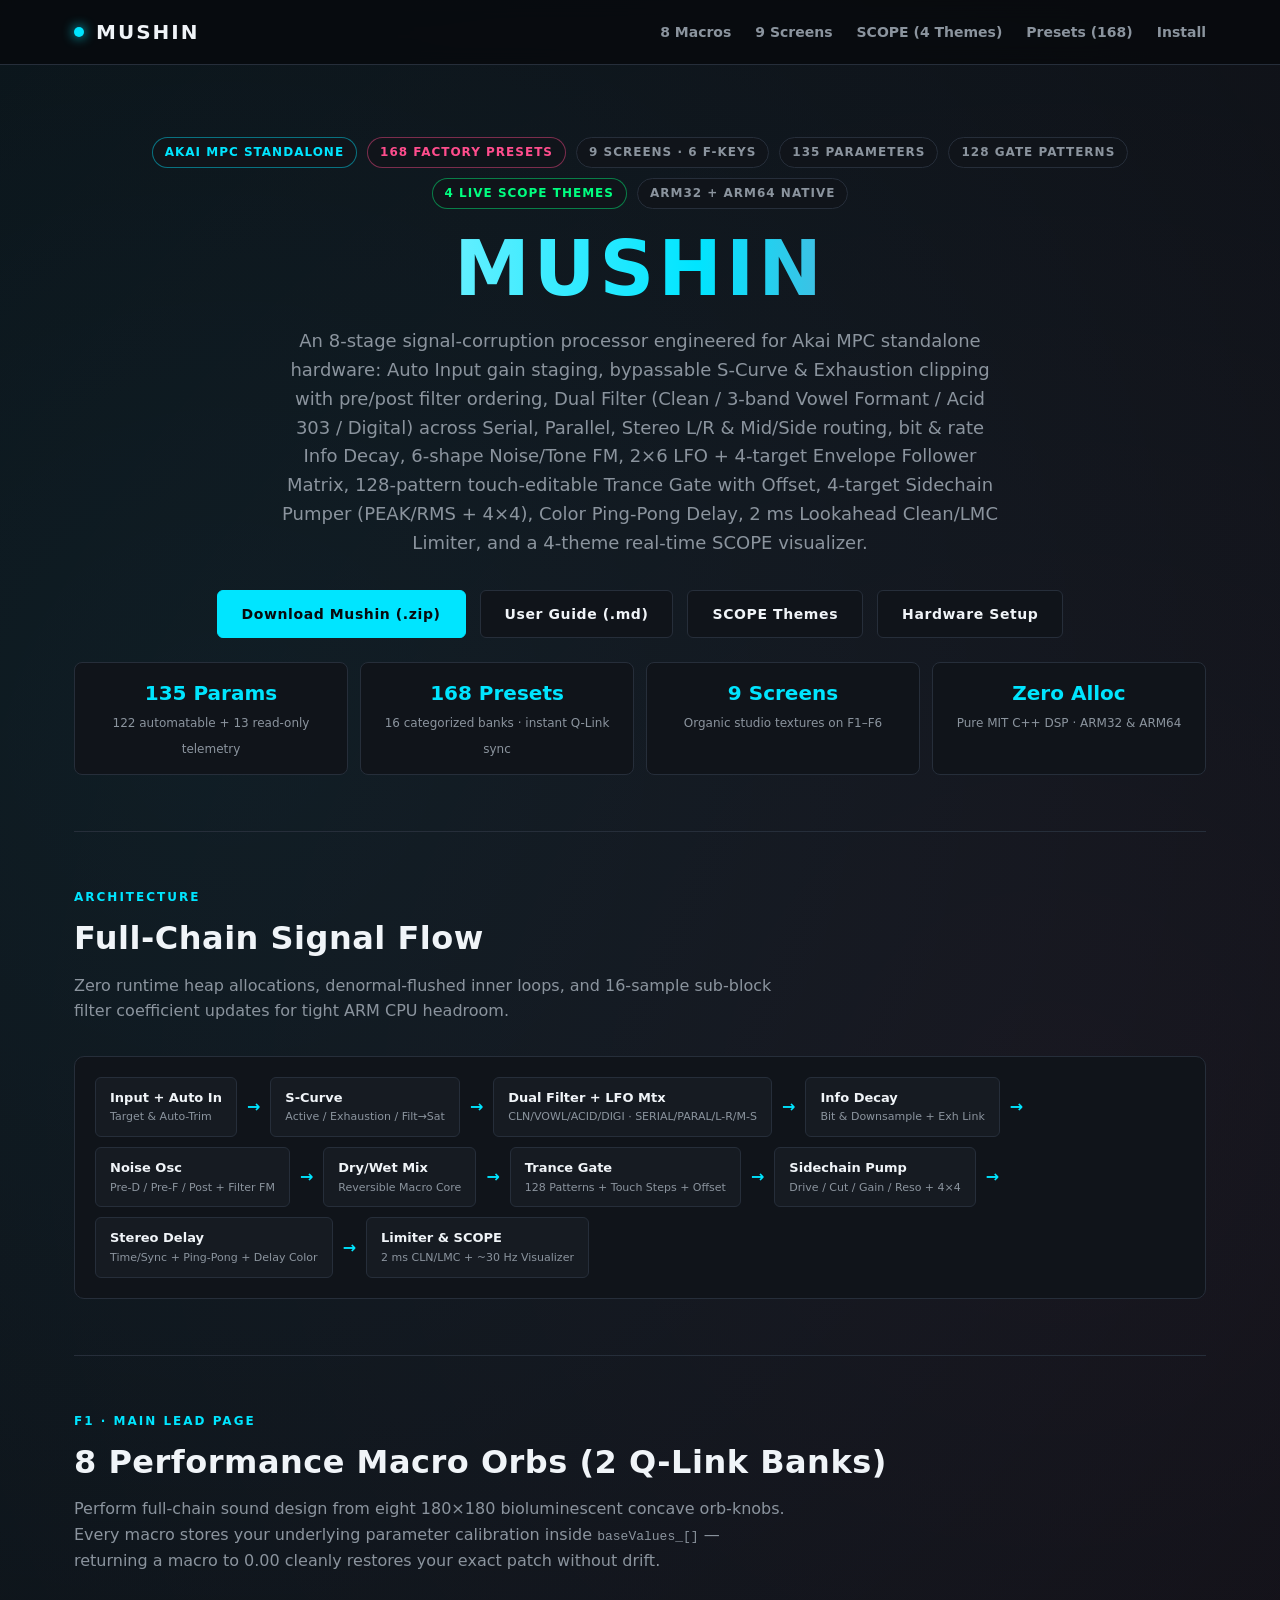
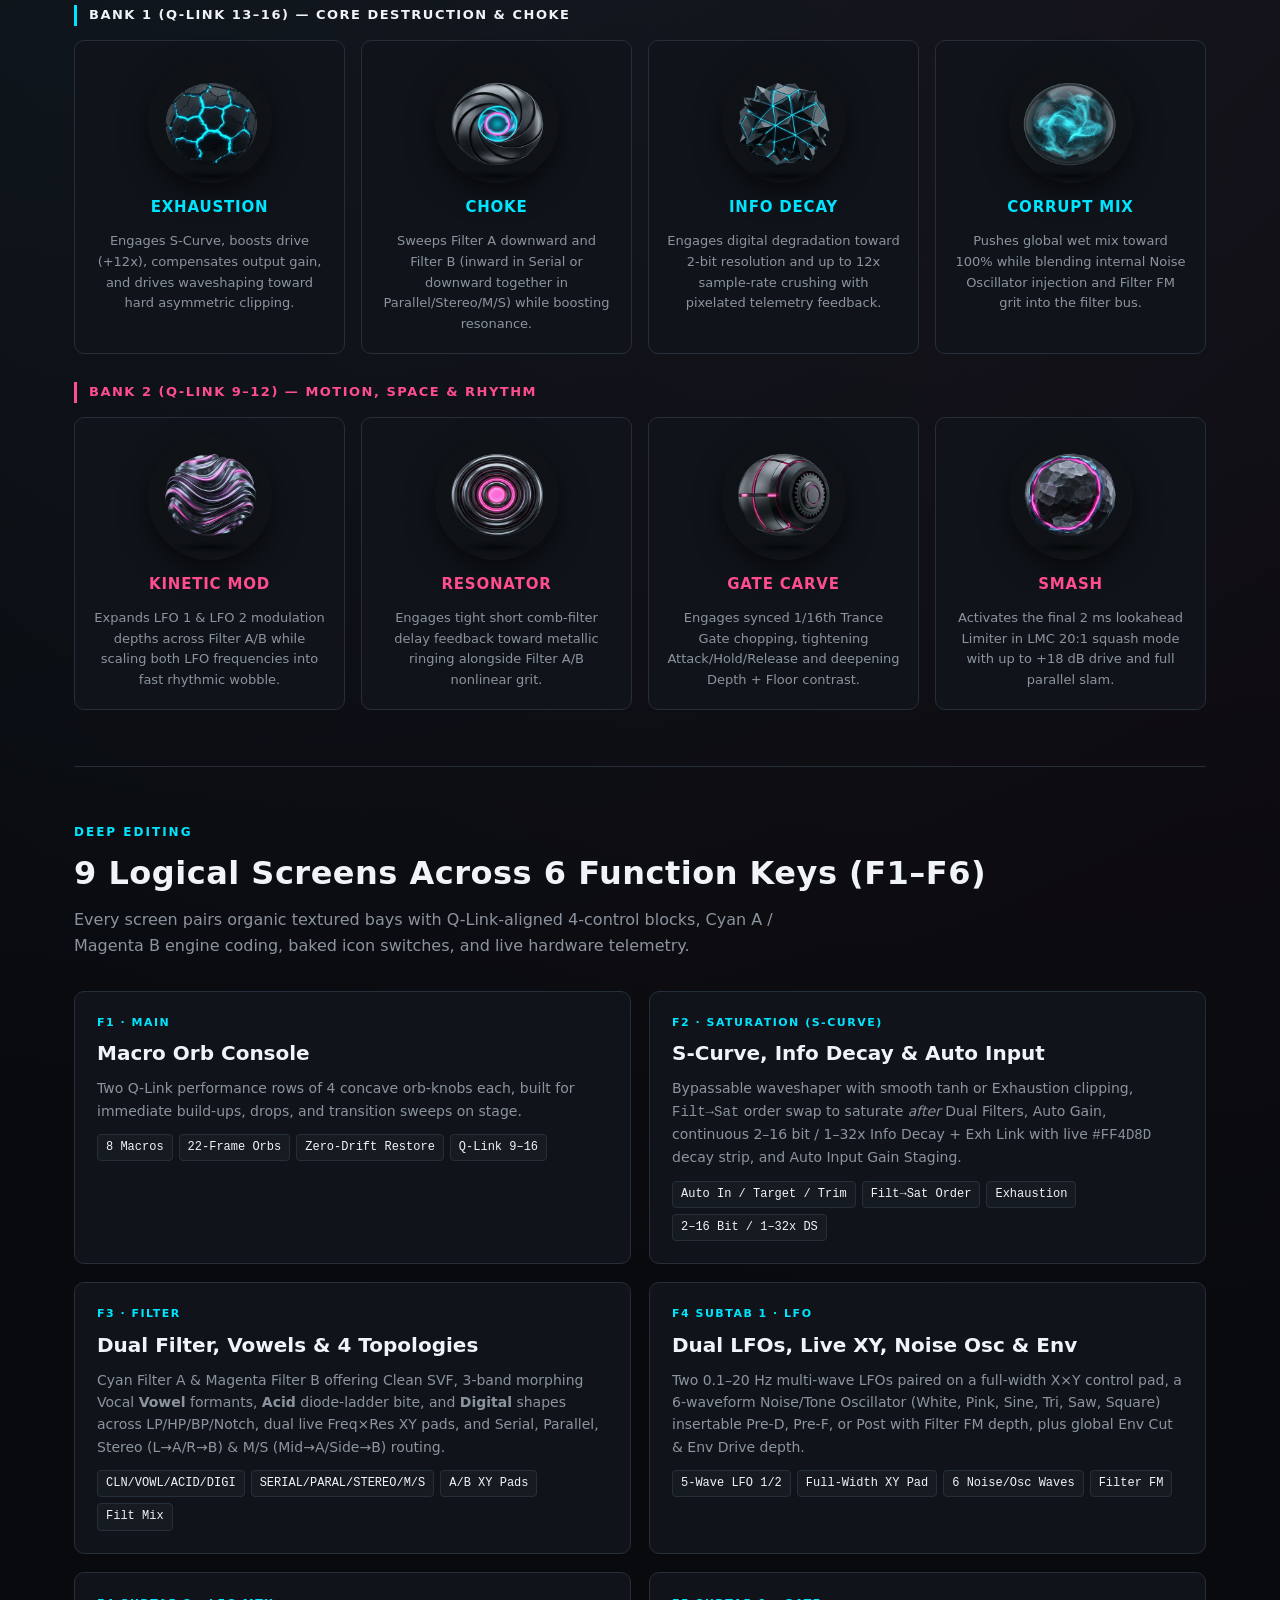
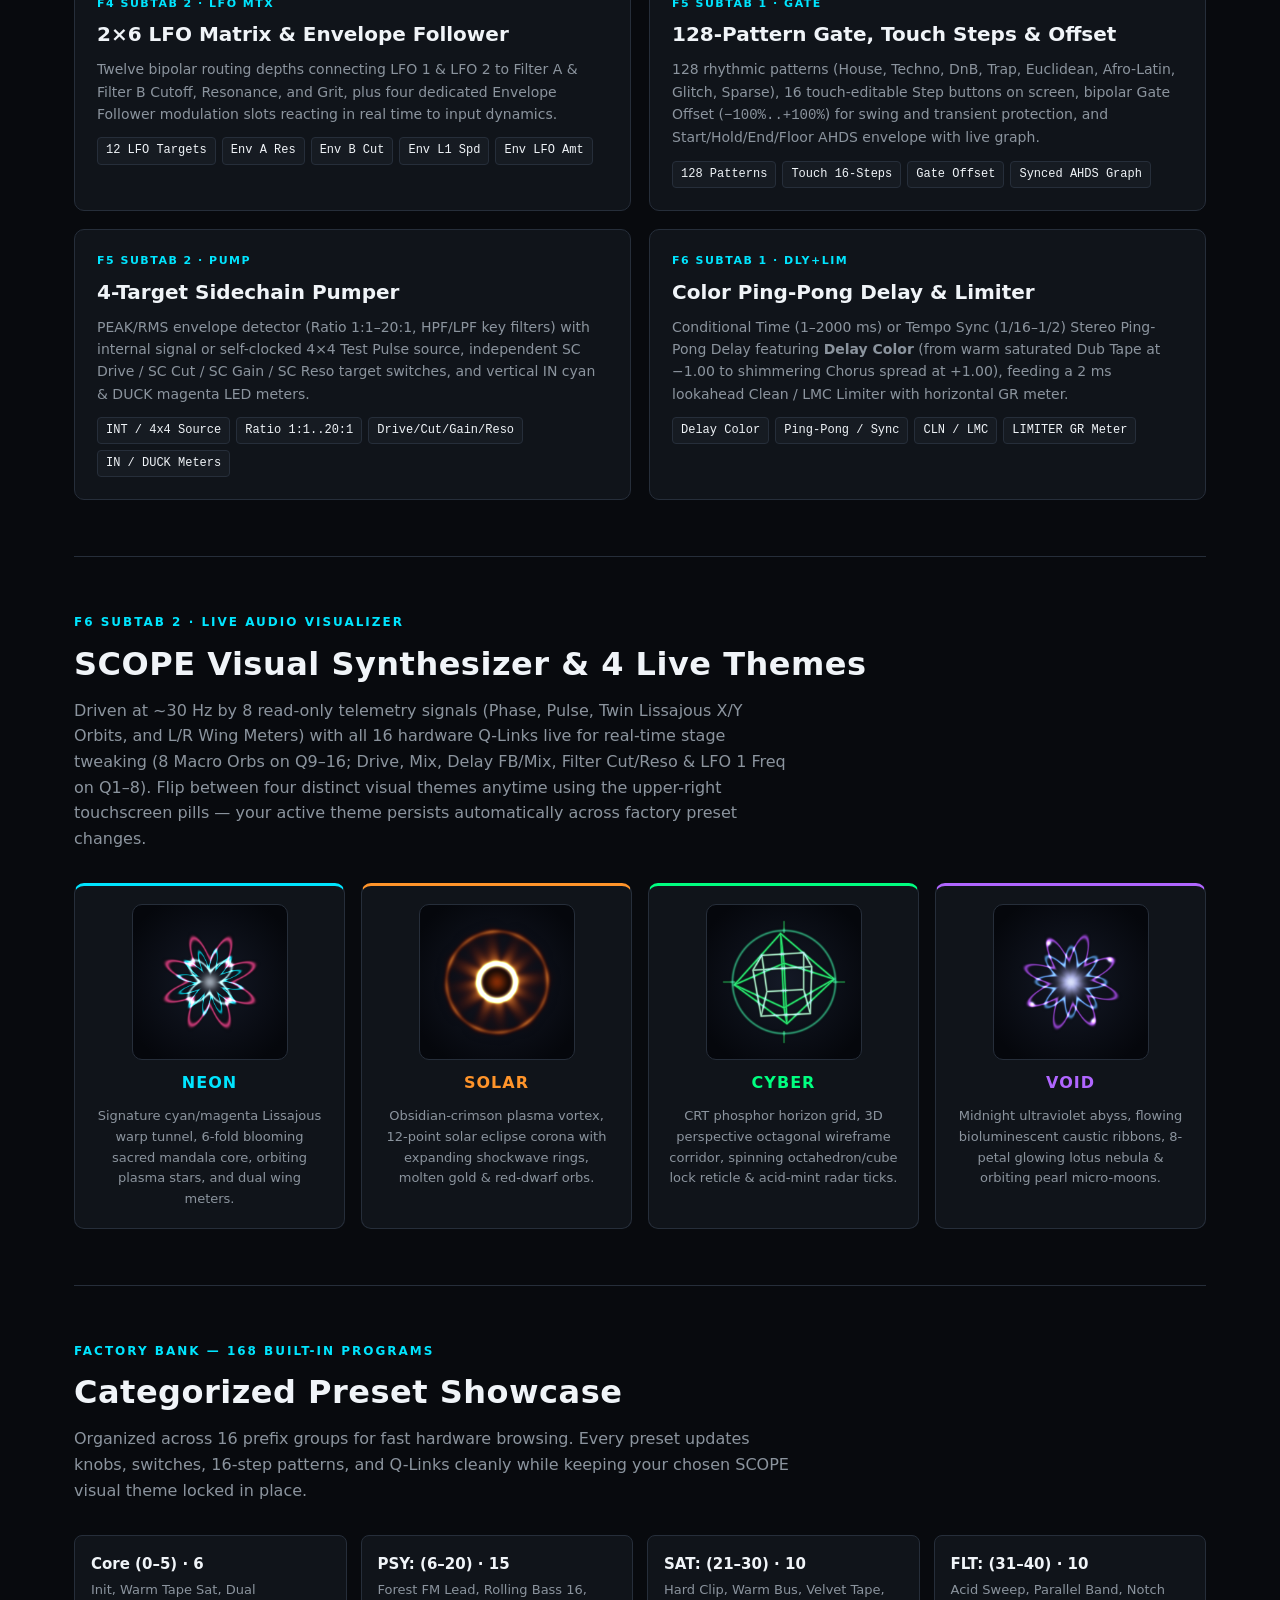
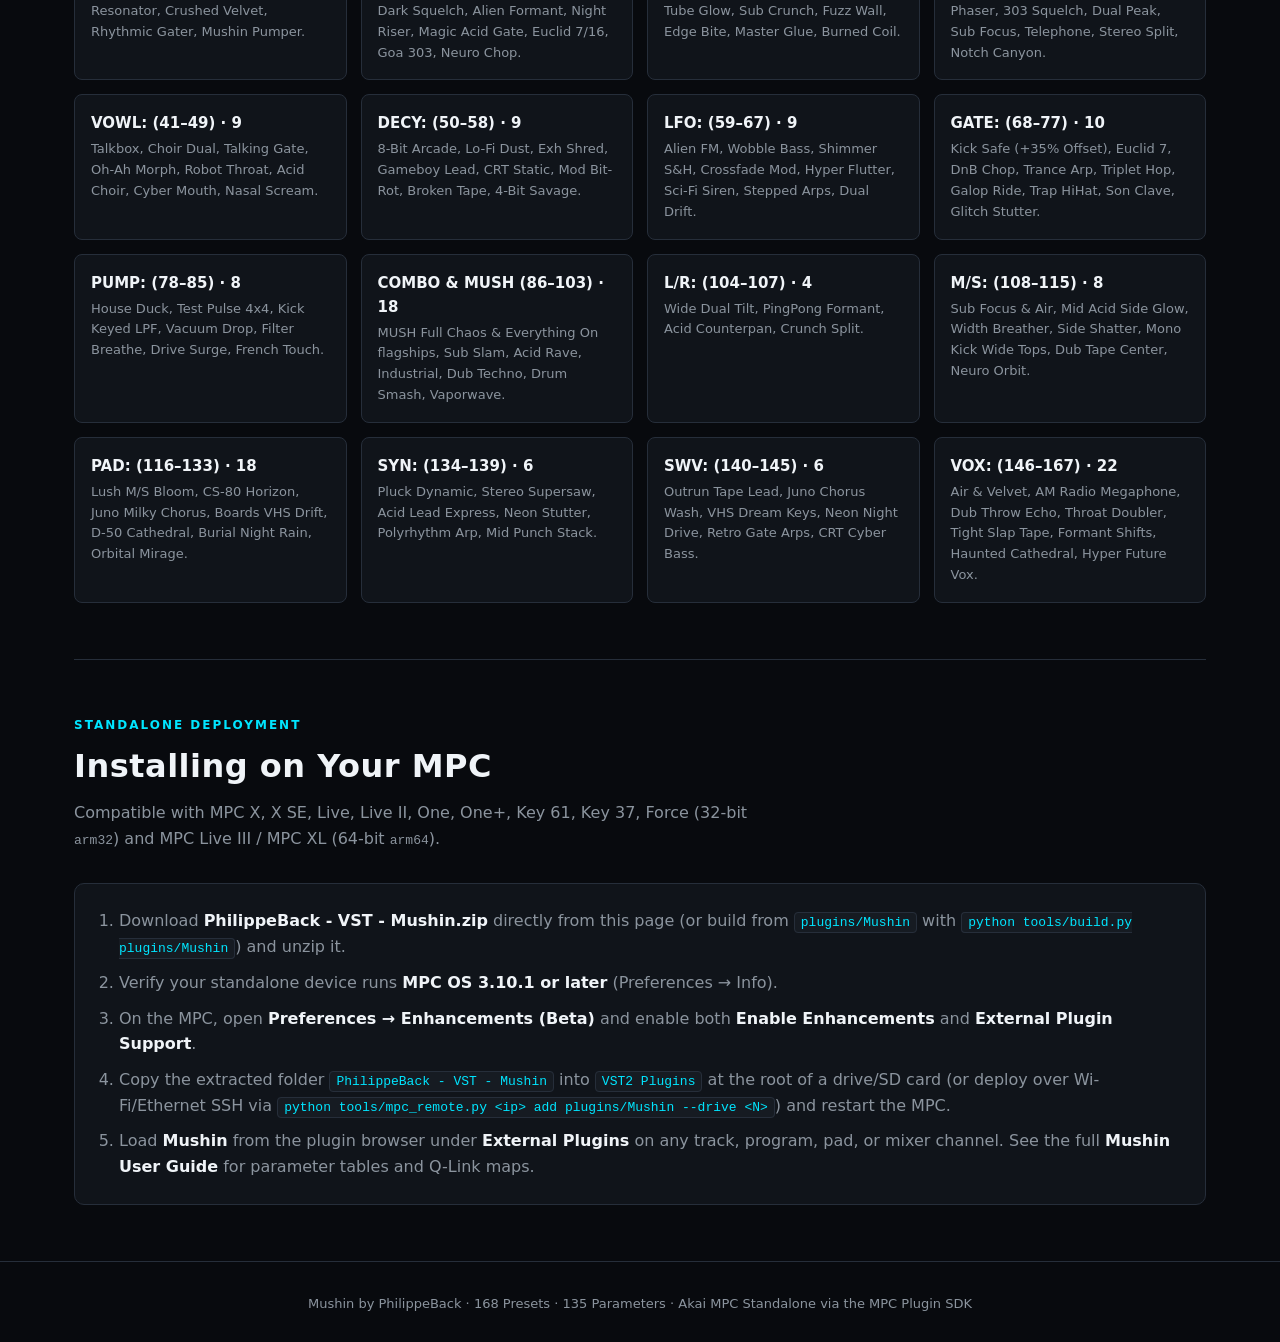
==== commit 82192a3f: "Mushin: preserve SCOPE theme across presets, update website to full feature set, docs" ====
--- a/plugins/Mushin/site/index.html
+++ b/plugins/Mushin/site/index.html
@@ -15,9 +15,10 @@
       <span>MUSHIN</span>
     </div>
     <nav class="nav-links">
-      <a href="#macros">Performance Macros</a>
-      <a href="#modules">DSP Modules</a>
-      <a href="#presets">Presets (96)</a>
+      <a href="#macros">8 Macros</a>
+      <a href="#modules">9 Screens</a>
+      <a href="#scope">SCOPE (4 Themes)</a>
+      <a href="#presets">Presets (168)</a>
       <a href="#install">Install</a>
     </nav>
   </div>
@@ -27,22 +28,34 @@
   <section class="hero">
     <div class="badge-row">
       <span class="badge cyan">Akai MPC Standalone</span>
-      <span class="badge magenta">96 Factory Presets</span>
-      <span class="badge">8 Touch Screens</span>
+      <span class="badge magenta">168 Factory Presets</span>
+      <span class="badge">9 Screens &middot; 6 F-Keys</span>
+      <span class="badge">135 Parameters</span>
       <span class="badge">128 Gate Patterns</span>
+      <span class="badge cyber">4 Live SCOPE Themes</span>
       <span class="badge">ARM32 + ARM64 Native</span>
     </div>
     <h1>MUSHIN</h1>
     <p>
-      An 8-stage S-Curve saturation, dual-filter LFO matrix with vocal Vowel formants,
-      pixel-visualized Info Decay, 128-pattern touch-editable Trance Gate, multi-target
-      Sidechain Pumper, stereo comb delay, and LMC squash limiter effect—built for
-      hands-on Q-Link performance on Akai MPC standalone hardware.
+      An 8-stage signal-corruption processor engineered for Akai MPC standalone hardware:
+      Auto Input gain staging, bypassable S-Curve &amp; Exhaustion clipping with pre/post filter ordering,
+      Dual Filter (Clean / 3-band Vowel Formant / Acid 303 / Digital) across Serial, Parallel, Stereo L/R &amp; Mid/Side routing,
+      bit &amp; rate Info Decay, 6-shape Noise/Tone FM, 2&times;6 LFO + 4-target Envelope Follower Matrix,
+      128-pattern touch-editable Trance Gate with Offset, 4-target Sidechain Pumper (PEAK/RMS + 4&times;4),
+      Color Ping-Pong Delay, 2&nbsp;ms Lookahead Clean/LMC Limiter, and a 4-theme real-time SCOPE visualizer.
     </p>
     <div class="cta-row">
-      <a class="btn" href="https://github.com/philippeback/mpc-plugin-builder-sdk/releases/latest">Download Latest (.zip)</a>
-      <a class="btn secondary" href="#macros">Explore the 8 Macros</a>
+      <a class="btn" href="PhilippeBack%20-%20VST%20-%20Mushin.zip" download="PhilippeBack - VST - Mushin.zip">Download Mushin (.zip)</a>
+      <a class="btn secondary" href="Mushin%20-%20User%20Guide.md">User Guide (.md)</a>
+      <a class="btn secondary" href="#scope">SCOPE Themes</a>
       <a class="btn secondary" href="#install">Hardware Setup</a>
+    </div>
+
+    <div class="specs-strip">
+      <div class="spec-box"><strong>135 Params</strong><span>122 automatable + 13 read-only telemetry</span></div>
+      <div class="spec-box"><strong>168 Presets</strong><span>16 categorized banks &middot; instant Q-Link sync</span></div>
+      <div class="spec-box"><strong>9 Screens</strong><span>Organic studio textures on F1&ndash;F6</span></div>
+      <div class="spec-box"><strong>Zero Alloc</strong><span>Pure MIT C++ DSP &middot; ARM32 &amp; ARM64</span></div>
     </div>
   </section>
 
@@ -50,83 +63,87 @@
     <div class="section-head">
       <div class="eyebrow">Architecture</div>
       <h2>Full-Chain Signal Flow</h2>
-      <p>Every stage is real-time safe, denormal-flushed, and tuned for low ARM CPU overhead on standalone MPC hardware.</p>
+      <p>Zero runtime heap allocations, denormal-flushed inner loops, and 16-sample sub-block filter coefficient updates for tight ARM CPU headroom.</p>
     </div>
     <div class="chain">
-      <div class="chain-node">S-Curve<span>Bypassable Drive &amp; Exhaustion</span></div>
-      <div class="chain-arrow">&rarr;</div>
-      <div class="chain-node">Dual Filter<span>Clean / Vowel / Acid / Digital</span></div>
-      <div class="chain-arrow">&rarr;</div>
-      <div class="chain-node">Info Decay<span>Bit &amp; Rate Crush</span></div>
-      <div class="chain-arrow">&rarr;</div>
-      <div class="chain-node">Noise Osc<span>6 Waves + Filter FM</span></div>
+      <div class="chain-node">Input + Auto In<span>Target &amp; Auto-Trim</span></div>
+      <div class="chain-arrow">&rarr;</div>
+      <div class="chain-node">S-Curve<span>Active / Exhaustion / Filt&rarr;Sat</span></div>
+      <div class="chain-arrow">&rarr;</div>
+      <div class="chain-node">Dual Filter + LFO Mtx<span>CLN/VOWL/ACID/DIGI &middot; SERIAL/PARAL/L-R/M-S</span></div>
+      <div class="chain-arrow">&rarr;</div>
+      <div class="chain-node">Info Decay<span>Bit &amp; Downsample + Exh Link</span></div>
+      <div class="chain-arrow">&rarr;</div>
+      <div class="chain-node">Noise Osc<span>Pre-D / Pre-F / Post + Filter FM</span></div>
+      <div class="chain-arrow">&rarr;</div>
+      <div class="chain-node">Dry/Wet Mix<span>Reversible Macro Core</span></div>
       <div class="chain-arrow">&rarr;</div>
       <div class="chain-node">Trance Gate<span>128 Patterns + Touch Steps + Offset</span></div>
       <div class="chain-arrow">&rarr;</div>
-      <div class="chain-node">Sidechain Pump<span>Drive / Cut / Gain / A Reso</span></div>
-      <div class="chain-arrow">&rarr;</div>
-      <div class="chain-node">Stereo Delay<span>Comb to Ping-Pong</span></div>
-      <div class="chain-arrow">&rarr;</div>
-      <div class="chain-node">Limiter<span>Clean / LMC + GR Meter</span></div>
+      <div class="chain-node">Sidechain Pump<span>Drive / Cut / Gain / Reso + 4&times;4</span></div>
+      <div class="chain-arrow">&rarr;</div>
+      <div class="chain-node">Stereo Delay<span>Time/Sync + Ping-Pong + Delay Color</span></div>
+      <div class="chain-arrow">&rarr;</div>
+      <div class="chain-node">Limiter &amp; SCOPE<span>2 ms CLN/LMC + ~30 Hz Visualizer</span></div>
     </div>
   </section>
 
   <section class="section" id="macros">
     <div class="section-head">
-      <div class="eyebrow">MAIN Lead Page</div>
-      <h2>8 Performance Macros (2 Q-Link Banks)</h2>
+      <div class="eyebrow">F1 &middot; MAIN Lead Page</div>
+      <h2>8 Performance Macro Orbs (2 Q-Link Banks)</h2>
       <p>
-        Perform full-chain signal corruption from a single screen of interactive 180&times;180 orb-knobs.
-        Every macro directly updates and reflects the controls on the detail tabs so you can switch
-        pages and fine-tune any parameter naturally; at 0%, macros leave all base parameters untouched.
+        Perform full-chain sound design from eight 180&times;180 bioluminescent concave orb-knobs.
+        Every macro stores your underlying parameter calibration inside <code>baseValues_[]</code> &mdash;
+        returning a macro to 0.00 cleanly restores your exact patch without drift.
       </p>
     </div>
 
-    <div class="bank-label">Bank 1 &mdash; Core Destruction &amp; Choke</div>
+    <div class="bank-label">Bank 1 (Q-Link 13&ndash;16) &mdash; Core Destruction &amp; Choke</div>
     <div class="macro-grid">
       <article class="macro-card">
         <div class="orb-frame orb-0"></div>
         <h3>EXHAUSTION</h3>
-        <p>Engages S-Curve, scales input drive (+12x), and pushes saturation toward hard clipping with automatic headroom trim.</p>
+        <p>Engages S-Curve, boosts drive (+12x), compensates output gain, and drives waveshaping toward hard asymmetric clipping.</p>
       </article>
       <article class="macro-card">
         <div class="orb-frame orb-1"></div>
         <h3>CHOKE</h3>
-        <p>Sweeps Filter A downward and Filter B inward (or both downward together in Parallel mode) while boosting resonance for instant acid/industrial build-ups.</p>
+        <p>Sweeps Filter A downward and Filter B (inward in Serial or downward together in Parallel/Stereo/M/S) while boosting resonance.</p>
       </article>
       <article class="macro-card">
         <div class="orb-frame orb-2"></div>
         <h3>INFO DECAY</h3>
-        <p>Drops bit depth toward 2-bit and ramps sample-rate downsampling up to 12x while illuminating the pixelated S-CURVE decay bay.</p>
+        <p>Engages digital degradation toward 2-bit resolution and up to 12x sample-rate crushing with pixelated telemetry feedback.</p>
       </article>
       <article class="macro-card">
         <div class="orb-frame orb-3"></div>
         <h3>CORRUPT MIX</h3>
-        <p>Drives global wet mix toward 100% while injecting the internal Noise Oscillator into the filter stage.</p>
-      </article>
-    </div>
-
-    <div class="bank-label magenta">Bank 2 &mdash; Motion, Space &amp; Rhythm</div>
+        <p>Pushes global wet mix toward 100% while blending internal Noise Oscillator injection and Filter FM grit into the filter bus.</p>
+      </article>
+    </div>
+
+    <div class="bank-label magenta">Bank 2 (Q-Link 9&ndash;12) &mdash; Motion, Space &amp; Rhythm</div>
     <div class="macro-grid">
       <article class="macro-card mag">
         <div class="orb-frame orb-4"></div>
         <h3>KINETIC MOD</h3>
-        <p>Opens LFO1 &amp; LFO2 filter modulation depths while accelerating both LFOs from slow drift to rapid wobble.</p>
+        <p>Expands LFO 1 &amp; LFO 2 modulation depths across Filter A/B while scaling both LFO frequencies into fast rhythmic wobble.</p>
       </article>
       <article class="macro-card mag">
         <div class="orb-frame orb-5"></div>
         <h3>RESONATOR</h3>
-        <p>Engages short metallic comb-delay feedback toward self-oscillation alongside Filter A/B grit.</p>
+        <p>Engages tight short comb-filter delay feedback toward metallic ringing alongside Filter A/B nonlinear grit.</p>
       </article>
       <article class="macro-card mag">
         <div class="orb-frame orb-6"></div>
         <h3>GATE CARVE</h3>
-        <p>Morphs the tempo-synced Trance Gate from subtle pulsing into razor-sharp 1/16th rhythmic chops with synced Floor depth.</p>
+        <p>Engages synced 1/16th Trance Gate chopping, tightening Attack/Hold/Release and deepening Depth + Floor contrast.</p>
       </article>
       <article class="macro-card mag">
         <div class="orb-frame orb-7"></div>
         <h3>SMASH</h3>
-        <p>Engages the final Limiter in LMC squash mode with up to +18 dB of drive for instant drum-bus punch.</p>
+        <p>Activates the final 2&nbsp;ms lookahead Limiter in LMC 20:1 squash mode with up to +18&nbsp;dB drive and full parallel slam.</p>
       </article>
     </div>
   </section>
@@ -134,89 +151,151 @@
   <section class="section" id="modules">
     <div class="section-head">
       <div class="eyebrow">Deep Editing</div>
-      <h2>8 Dedicated Touch Screens Across 6 Function Keys</h2>
-      <p>Every engine features Q-Link-aligned rows, Cyan/Magenta Engine A/B theming, baked vector icon switches, and live hardware telemetry.</p>
+      <h2>9 Logical Screens Across 6 Function Keys (F1&ndash;F6)</h2>
+      <p>Every screen pairs organic textured bays with Q-Link-aligned 4-control blocks, Cyan A / Magenta B engine coding, baked icon switches, and live hardware telemetry.</p>
     </div>
 
     <div class="modules-grid">
       <div class="module-card">
-        <div class="mod-tag">Tab 2 &middot; S-CURVE</div>
-        <h3>S-Curve &amp; Pixelated Info Decay</h3>
-        <p>Bypassable waveshaper with smooth tanh saturation or hard Exhaustion clipping, post-stage Gain, and continuous 2&ndash;16 bit / 1&ndash;32x Info Decay—visually backed by a progressive #FF4D8D pixelated row filmstrip.</p>
-        <div class="param-pills">
-          <span class="pill">Active</span><span class="pill">Drive</span><span class="pill">Exhaustion</span>
-          <span class="pill">Gain</span><span class="pill">Bit Depth</span><span class="pill">Downsample</span>
-        </div>
-      </div>
-
-      <div class="module-card">
-        <div class="mod-tag">Tab 3 &middot; FILTER</div>
-        <h3>Dual Filter (Vowel Formant) &amp; XY Pads</h3>
-        <p>Two stereo filters (Cyan A / Magenta B) with Clean, 3-band morphing Vocal Vowel, Acid 303, and Digital modes, LP/HP/BP/Notch shapes, Filt Mix, Serial/Parallel routing, and dual live A &amp; B Freq&times;Res XY pads.</p>
-        <div class="param-pills">
-          <span class="pill">CLN/VOWL/ACID/DIGI</span><span class="pill">A/B XY Pads</span>
-          <span class="pill">Filt Mix</span><span class="pill">SERIAL/PARAL</span>
-        </div>
-      </div>
-
-      <div class="module-card">
-        <div class="mod-tag">Tab 4 &middot; LFO (SubTabs 1 &amp; 2)</div>
-        <h3>LFOs, Live XY, Mod Matrix &amp; Noise FM</h3>
-        <p>Dual multi-wave LFOs with a live LFO 1 X &times; LFO 2 Y XY pad above a 6-mode Noise/Tone Oscillator with Filter FM, plus a 2&times;6 bipolar modulation matrix on SubTab 2.</p>
-        <div class="param-pills">
-          <span class="pill">LFO 1/2 + XY</span><span class="pill">12 Mod Targets</span>
-          <span class="pill">6 Noise/Osc Shapes</span><span class="pill">Filter FM</span>
-        </div>
-      </div>
-
-      <div class="module-card">
-        <div class="mod-tag">Tab 5 &middot; GATE (SubTab 1)</div>
+        <div class="mod-tag">F1 &middot; MAIN</div>
+        <h3>Macro Orb Console</h3>
+        <p>Two Q-Link performance rows of 4 concave orb-knobs each, built for immediate build-ups, drops, and transition sweeps on stage.</p>
+        <div class="param-pills">
+          <span class="pill">8 Macros</span><span class="pill">22-Frame Orbs</span>
+          <span class="pill">Zero-Drift Restore</span><span class="pill">Q-Link 9&ndash;16</span>
+        </div>
+      </div>
+
+      <div class="module-card">
+        <div class="mod-tag">F2 &middot; SATURATION (S-CURVE)</div>
+        <h3>S-Curve, Info Decay &amp; Auto Input</h3>
+        <p>Bypassable waveshaper with smooth tanh or Exhaustion clipping, <code>Filt&rarr;Sat</code> order swap to saturate <em>after</em> Dual Filters, Auto Gain, continuous 2&ndash;16&nbsp;bit / 1&ndash;32x Info Decay + Exh Link with live <code>#FF4D8D</code> decay strip, and Auto Input Gain Staging.</p>
+        <div class="param-pills">
+          <span class="pill">Auto In / Target / Trim</span><span class="pill">Filt&rarr;Sat Order</span>
+          <span class="pill">Exhaustion</span><span class="pill">2&ndash;16 Bit / 1&ndash;32x DS</span>
+        </div>
+      </div>
+
+      <div class="module-card">
+        <div class="mod-tag">F3 &middot; FILTER</div>
+        <h3>Dual Filter, Vowels &amp; 4 Topologies</h3>
+        <p>Cyan Filter A &amp; Magenta Filter B offering Clean SVF, 3-band morphing Vocal <strong>Vowel</strong> formants, <strong>Acid</strong> diode-ladder bite, and <strong>Digital</strong> shapes across LP/HP/BP/Notch, dual live Freq&times;Res XY pads, and Serial, Parallel, Stereo (L&rarr;A/R&rarr;B) &amp; M/S (Mid&rarr;A/Side&rarr;B) routing.</p>
+        <div class="param-pills">
+          <span class="pill">CLN/VOWL/ACID/DIGI</span><span class="pill">SERIAL/PARAL/STEREO/M/S</span>
+          <span class="pill">A/B XY Pads</span><span class="pill">Filt Mix</span>
+        </div>
+      </div>
+
+      <div class="module-card">
+        <div class="mod-tag">F4 SubTab 1 &middot; LFO</div>
+        <h3>Dual LFOs, Live XY, Noise Osc &amp; Env</h3>
+        <p>Two 0.1&ndash;20&nbsp;Hz multi-wave LFOs paired on a full-width X&times;Y control pad, a 6-waveform Noise/Tone Oscillator (White, Pink, Sine, Tri, Saw, Square) insertable Pre-D, Pre-F, or Post with Filter FM depth, plus global Env Cut &amp; Env Drive depth.</p>
+        <div class="param-pills">
+          <span class="pill">5-Wave LFO 1/2</span><span class="pill">Full-Width XY Pad</span>
+          <span class="pill">6 Noise/Osc Waves</span><span class="pill">Filter FM</span>
+        </div>
+      </div>
+
+      <div class="module-card">
+        <div class="mod-tag">F4 SubTab 2 &middot; LFO MTX</div>
+        <h3>2&times;6 LFO Matrix &amp; Envelope Follower</h3>
+        <p>Twelve bipolar routing depths connecting LFO 1 &amp; LFO 2 to Filter A &amp; Filter B Cutoff, Resonance, and Grit, plus four dedicated Envelope Follower modulation slots reacting in real time to input dynamics.</p>
+        <div class="param-pills">
+          <span class="pill">12 LFO Targets</span><span class="pill">Env A Res</span>
+          <span class="pill">Env B Cut</span><span class="pill">Env L1 Spd</span><span class="pill">Env LFO Amt</span>
+        </div>
+      </div>
+
+      <div class="module-card">
+        <div class="mod-tag">F5 SubTab 1 &middot; GATE</div>
         <h3>128-Pattern Gate, Touch Steps &amp; Offset</h3>
-        <p>128 rhythmic patterns (House, Techno, DnB, Trap, Euclidean, Afro-Latin, Glitch), 16 touch-editable Step buttons on screen, a bipolar Gate Offset (&minus;100%..+100%) to let kicks breathe, and a Start/Hold/End/Floor AHDS envelope.</p>
+        <p>128 rhythmic patterns (House, Techno, DnB, Trap, Euclidean, Afro-Latin, Glitch, Sparse), 16 touch-editable Step buttons on screen, bipolar Gate Offset (<code>&minus;100%..+100%</code>) for swing and transient protection, and Start/Hold/End/Floor AHDS envelope with live graph.</p>
         <div class="param-pills">
           <span class="pill">128 Patterns</span><span class="pill">Touch 16-Steps</span>
-          <span class="pill">Gate Offset</span><span class="pill">AHDS Graph</span>
-        </div>
-      </div>
-
-      <div class="module-card">
-        <div class="mod-tag">Tab 5 &middot; PUMP (SubTab 2)</div>
-        <h3>Multi-Target Sidechain Pumper</h3>
-        <p>Dedicated PEAK/RMS sidechain follower with up to 20:1 Ratio, HPF/LPF key filters, 4x4 Test Pulse source, independent SC Drive/Cut/Gain/A Reso toggles, and vertical cyan IN &amp; magenta DUCK LED meters.</p>
-        <div class="param-pills">
-          <span class="pill">Ratio 1:1..20:1</span><span class="pill">4 SC Targets</span>
-          <span class="pill">Test Pulse</span><span class="pill">IN / DUCK Meters</span>
-        </div>
-      </div>
-
-      <div class="module-card">
-        <div class="mod-tag">Tab 6 &middot; DLY+LIM</div>
-        <h3>Stereo Delay &amp; Limiter GR Meter</h3>
-        <p>1 ms to 2000 ms Ping-Pong/tempo-synced delay feeding a 2 ms lookahead limiter (Clean brickwall or 20:1 LMC squash) with a horizontal cyan-to-magenta LIMITER GR telemetry bar.</p>
-        <div class="param-pills">
-          <span class="pill">Sync 1/16..1/2</span><span class="pill">Ping-Pong</span>
+          <span class="pill">Gate Offset</span><span class="pill">Synced AHDS Graph</span>
+        </div>
+      </div>
+
+      <div class="module-card">
+        <div class="mod-tag">F5 SubTab 2 &middot; PUMP</div>
+        <h3>4-Target Sidechain Pumper</h3>
+        <p>PEAK/RMS envelope detector (Ratio 1:1&ndash;20:1, HPF/LPF key filters) with internal signal or self-clocked 4&times;4 Test Pulse source, independent SC Drive / SC Cut / SC Gain / SC Reso target switches, and vertical IN cyan &amp; DUCK magenta LED meters.</p>
+        <div class="param-pills">
+          <span class="pill">INT / 4x4 Source</span><span class="pill">Ratio 1:1..20:1</span>
+          <span class="pill">Drive/Cut/Gain/Reso</span><span class="pill">IN / DUCK Meters</span>
+        </div>
+      </div>
+
+      <div class="module-card">
+        <div class="mod-tag">F6 SubTab 1 &middot; DLY+LIM</div>
+        <h3>Color Ping-Pong Delay &amp; Limiter</h3>
+        <p>Conditional Time (1&ndash;2000&nbsp;ms) or Tempo Sync (1/16&ndash;1/2) Stereo Ping-Pong Delay featuring <strong>Delay Color</strong> (from warm saturated Dub Tape at &minus;1.00 to shimmering Chorus spread at +1.00), feeding a 2&nbsp;ms lookahead Clean / LMC Limiter with horizontal GR meter.</p>
+        <div class="param-pills">
+          <span class="pill">Delay Color</span><span class="pill">Ping-Pong / Sync</span>
           <span class="pill">CLN / LMC</span><span class="pill">LIMITER GR Meter</span>
         </div>
       </div>
     </div>
   </section>
 
+  <section class="section" id="scope">
+    <div class="section-head">
+      <div class="eyebrow">F6 SubTab 2 &middot; Live Audio Visualizer</div>
+      <h2>SCOPE Visual Synthesizer &amp; 4 Live Themes</h2>
+      <p>
+        Driven at ~30&nbsp;Hz by 8 read-only telemetry signals (Phase, Pulse, Twin Lissajous X/Y Orbits, and L/R Wing Meters)
+        with all 16 hardware Q-Links live for real-time stage tweaking (8 Macro Orbs on Q9&ndash;16; Drive, Mix, Delay FB/Mix, Filter Cut/Reso &amp; LFO 1 Freq on Q1&ndash;8).
+        Flip between four distinct visual themes anytime using the upper-right touchscreen pills &mdash; your active theme persists automatically across factory preset changes.
+      </p>
+    </div>
+
+    <div class="scope-grid">
+      <article class="scope-card neon">
+        <div class="scope-thumb"><img src="assets/scope_neon.png" alt="NEON Scope Mandala Preview"></div>
+        <h3>NEON</h3>
+        <p>Signature cyan/magenta Lissajous warp tunnel, 6-fold blooming sacred mandala core, orbiting plasma stars, and dual wing meters.</p>
+      </article>
+      <article class="scope-card solar">
+        <div class="scope-thumb"><img src="assets/scope_solar.png" alt="SOLAR Scope Eclipse Preview"></div>
+        <h3>SOLAR</h3>
+        <p>Obsidian-crimson plasma vortex, 12-point solar eclipse corona with expanding shockwave rings, molten gold &amp; red-dwarf orbs.</p>
+      </article>
+      <article class="scope-card cyber">
+        <div class="scope-thumb"><img src="assets/scope_cyber.png" alt="CYBER Scope Wireframe Preview"></div>
+        <h3>CYBER</h3>
+        <p>CRT phosphor horizon grid, 3D perspective octagonal wireframe corridor, spinning octahedron/cube lock reticle &amp; acid-mint radar ticks.</p>
+      </article>
+      <article class="scope-card void">
+        <div class="scope-thumb"><img src="assets/scope_void.png" alt="VOID Scope Lotus Preview"></div>
+        <h3>VOID</h3>
+        <p>Midnight ultraviolet abyss, flowing bioluminescent caustic ribbons, 8-petal glowing lotus nebula &amp; orbiting pearl micro-moons.</p>
+      </article>
+    </div>
+  </section>
+
   <section class="section" id="presets">
     <div class="section-head">
-      <div class="eyebrow">Factory Bank &mdash; 96 Built-In Programs</div>
+      <div class="eyebrow">Factory Bank &mdash; 168 Built-In Programs</div>
       <h2>Categorized Preset Showcase</h2>
-      <p>Organised with clear prefixes for rapid browsing on the MPC. Every preset automatically syncs all knobs, icon switches, step buttons, and macros on load.</p>
+      <p>Organized across 16 prefix groups for fast hardware browsing. Every preset updates knobs, switches, 16-step patterns, and Q-Links cleanly while keeping your chosen SCOPE visual theme locked in place.</p>
     </div>
     <div class="presets-grid">
-      <div class="preset-card"><h4>Core (0&ndash;5)</h4><p>Init, Warm Tape Sat, Dual Resonator, Crushed Velvet, Rhythmic Gater, Mushin Pumper.</p></div>
-      <div class="preset-card"><h4>SAT (6&ndash;15)</h4><p>Hard Clip, Warm Bus, Velvet Tape, Tube Glow, Sub Crunch, Fuzz Wall, Edge Bite, Burned Coil.</p></div>
-      <div class="preset-card"><h4>FLT (16&ndash;25)</h4><p>Acid Sweep, Parallel Band, Notch Phaser, 303 Squelch, Dual Peak, Sub Focus, Telephone, Split.</p></div>
-      <div class="preset-card"><h4>VOWL (26&ndash;35)</h4><p>Talkbox, Choir Dual, Talking Gate, Oh-Ah Morph, Robot Throat, Acid Choir, Cyber Mouth, Deep Chant.</p></div>
-      <div class="preset-card"><h4>DECY &amp; LFO (36&ndash;55)</h4><p>8-Bit Arcade, Lo-Fi Dust, Exh Shred, 4-Bit Savage, Alien FM, Wobble Bass, Shimmer S&amp;H, Sci-Fi Siren.</p></div>
-      <div class="preset-card"><h4>GATE &amp; PUMP (56&ndash;75)</h4><p>Kick Safe (+35% Offset), Euclid 7, DnB Chop, Son Clave, House Duck, Test Pulse 4x4, French Touch.</p></div>
-      <div class="preset-card"><h4>COMBO: Bass &amp; Rave</h4><p>Sub Slam, Acid Rave, Vowel Bass, Industrial, Future Chop, Electro Pump, Drum Smash.</p></div>
-      <div class="preset-card"><h4>COMBO: Texture &amp; Dub</h4><p>Pump &amp; Shred, Dub Techno, Cyber Gate, Neon Synth, Warehouse, Glitch Talk, Vaporwave, Doom Drone.</p></div>
-      <div class="preset-card"><h4>MUSH Flagships</h4><p>MUSH: Full Chaos and MUSH: Everything On — full 8-stage interactive showcases across every tab.</p></div>
+      <div class="preset-card"><h4>Core (0&ndash;5) &middot; 6</h4><p>Init, Warm Tape Sat, Dual Resonator, Crushed Velvet, Rhythmic Gater, Mushin Pumper.</p></div>
+      <div class="preset-card"><h4>PSY: (6&ndash;20) &middot; 15</h4><p>Forest FM Lead, Rolling Bass 16, Dark Squelch, Alien Formant, Night Riser, Magic Acid Gate, Euclid 7/16, Goa 303, Neuro Chop.</p></div>
+      <div class="preset-card"><h4>SAT: (21&ndash;30) &middot; 10</h4><p>Hard Clip, Warm Bus, Velvet Tape, Tube Glow, Sub Crunch, Fuzz Wall, Edge Bite, Master Glue, Burned Coil.</p></div>
+      <div class="preset-card"><h4>FLT: (31&ndash;40) &middot; 10</h4><p>Acid Sweep, Parallel Band, Notch Phaser, 303 Squelch, Dual Peak, Sub Focus, Telephone, Stereo Split, Notch Canyon.</p></div>
+      <div class="preset-card"><h4>VOWL: (41&ndash;49) &middot; 9</h4><p>Talkbox, Choir Dual, Talking Gate, Oh-Ah Morph, Robot Throat, Acid Choir, Cyber Mouth, Nasal Scream.</p></div>
+      <div class="preset-card"><h4>DECY: (50&ndash;58) &middot; 9</h4><p>8-Bit Arcade, Lo-Fi Dust, Exh Shred, Gameboy Lead, CRT Static, Mod Bit-Rot, Broken Tape, 4-Bit Savage.</p></div>
+      <div class="preset-card"><h4>LFO: (59&ndash;67) &middot; 9</h4><p>Alien FM, Wobble Bass, Shimmer S&amp;H, Crossfade Mod, Hyper Flutter, Sci-Fi Siren, Stepped Arps, Dual Drift.</p></div>
+      <div class="preset-card"><h4>GATE: (68&ndash;77) &middot; 10</h4><p>Kick Safe (+35% Offset), Euclid 7, DnB Chop, Trance Arp, Triplet Hop, Galop Ride, Trap HiHat, Son Clave, Glitch Stutter.</p></div>
+      <div class="preset-card"><h4>PUMP: (78&ndash;85) &middot; 8</h4><p>House Duck, Test Pulse 4x4, Kick Keyed LPF, Vacuum Drop, Filter Breathe, Drive Surge, French Touch.</p></div>
+      <div class="preset-card"><h4>COMBO &amp; MUSH (86&ndash;103) &middot; 18</h4><p>MUSH Full Chaos &amp; Everything On flagships, Sub Slam, Acid Rave, Industrial, Dub Techno, Drum Smash, Vaporwave.</p></div>
+      <div class="preset-card"><h4>L/R: (104&ndash;107) &middot; 4</h4><p>Wide Dual Tilt, PingPong Formant, Acid Counterpan, Crunch Split.</p></div>
+      <div class="preset-card"><h4>M/S: (108&ndash;115) &middot; 8</h4><p>Sub Focus &amp; Air, Mid Acid Side Glow, Width Breather, Side Shatter, Mono Kick Wide Tops, Dub Tape Center, Neuro Orbit.</p></div>
+      <div class="preset-card"><h4>PAD: (116&ndash;133) &middot; 18</h4><p>Lush M/S Bloom, CS-80 Horizon, Juno Milky Chorus, Boards VHS Drift, D-50 Cathedral, Burial Night Rain, Orbital Mirage.</p></div>
+      <div class="preset-card"><h4>SYN: (134&ndash;139) &middot; 6</h4><p>Pluck Dynamic, Stereo Supersaw, Acid Lead Express, Neon Stutter, Polyrhythm Arp, Mid Punch Stack.</p></div>
+      <div class="preset-card"><h4>SWV: (140&ndash;145) &middot; 6</h4><p>Outrun Tape Lead, Juno Chorus Wash, VHS Dream Keys, Neon Night Drive, Retro Gate Arps, CRT Cyber Bass.</p></div>
+      <div class="preset-card"><h4>VOX: (146&ndash;167) &middot; 22</h4><p>Air &amp; Velvet, AM Radio Megaphone, Dub Throw Echo, Throat Doubler, Tight Slap Tape, Formant Shifts, Haunted Cathedral, Hyper Future Vox.</p></div>
     </div>
   </section>
 
@@ -224,15 +303,15 @@
     <div class="section-head">
       <div class="eyebrow">Standalone Deployment</div>
       <h2>Installing on Your MPC</h2>
-      <p>Compatible with MPC X, X SE, Live, Live II, One, One+, Key 61, Key 37, Force (32-bit) and MPC Live III / XL (64-bit).</p>
+      <p>Compatible with MPC X, X SE, Live, Live II, One, One+, Key 61, Key 37, Force (32-bit <code>arm32</code>) and MPC Live III / MPC XL (64-bit <code>arm64</code>).</p>
     </div>
     <div class="install-box">
       <ol>
-        <li>Download the latest Mushin release zip from <a href="https://github.com/philippeback/mpc-plugin-builder-sdk/releases/latest">GitHub Releases</a> and unzip it (or build from <code>plugins/Mushin</code> with <code>python tools/build.py plugins/Mushin</code>).</li>
-        <li>Ensure your hardware runs <strong>MPC OS 3.10.1 or later</strong>.</li>
-        <li>On the MPC, open <strong>Preferences &rarr; Enhancements (Beta)</strong> and turn on <strong>Enable Enhancements</strong> and <strong>External Plugin Support</strong>.</li>
-        <li>Copy the folder <code>PhilippeBack - VST - Mushin</code> into the <code>VST2 Plugins</code> folder on your MPC&rsquo;s USB drive or SD card (or deploy over SSH via <code>tools/mpc_remote.py</code>).</li>
-        <li>Load <strong>Mushin</strong> from the MPC browser under <strong>External Plugins</strong> on any audio or instrument insert.</li>
+        <li>Download <a href="PhilippeBack%20-%20VST%20-%20Mushin.zip" download="PhilippeBack - VST - Mushin.zip"><strong>PhilippeBack - VST - Mushin.zip</strong></a> directly from this page (or build from <code>plugins/Mushin</code> with <code>python tools/build.py plugins/Mushin</code>) and unzip it.</li>
+        <li>Verify your standalone device runs <strong>MPC OS 3.10.1 or later</strong> (Preferences &rarr; Info).</li>
+        <li>On the MPC, open <strong>Preferences &rarr; Enhancements (Beta)</strong> and enable both <strong>Enable Enhancements</strong> and <strong>External Plugin Support</strong>.</li>
+        <li>Copy the extracted folder <code>PhilippeBack - VST - Mushin</code> into <code>VST2 Plugins</code> at the root of a drive/SD card (or deploy over Wi-Fi/Ethernet SSH via <code>python tools/mpc_remote.py &lt;ip&gt; add plugins/Mushin --drive &lt;N&gt;</code>) and restart the MPC.</li>
+        <li>Load <strong>Mushin</strong> from the plugin browser under <strong>External Plugins</strong> on any track, program, pad, or mixer channel. See the full <a href="Mushin%20-%20User%20Guide.md"><strong>Mushin User Guide</strong></a> for parameter tables and Q-Link maps.</li>
       </ol>
     </div>
   </section>
@@ -240,7 +319,7 @@
 
 <footer>
   <div class="container">
-    Mushin by PhilippeBack &middot; Ported for Akai MPC Standalone via the MPC Plugin SDK
+    Mushin by PhilippeBack &middot; 168 Presets &middot; 135 Parameters &middot; Akai MPC Standalone via the MPC Plugin SDK
   </div>
 </footer>
 
--- a/plugins/Mushin/site/style.css
+++ b/plugins/Mushin/site/style.css
@@ -8,6 +8,9 @@
   --cyan: #00e5ff;
   --magenta: #ff4d8d;
   --gold: #ffd60a;
+  --solar: #ff942a;
+  --cyber: #00ff80;
+  --void: #b066ff;
 }
 
 * { box-sizing: border-box; margin: 0; padding: 0; }
@@ -104,6 +107,9 @@
 
 .badge.cyan { border-color: rgba(0, 229, 255, 0.45); color: var(--cyan); }
 .badge.magenta { border-color: rgba(255, 77, 141, 0.45); color: var(--magenta); }
+.badge.solar { border-color: rgba(255, 148, 42, 0.45); color: var(--solar); }
+.badge.cyber { border-color: rgba(0, 255, 128, 0.45); color: var(--cyber); }
+.badge.void { border-color: rgba(176, 102, 255, 0.45); color: var(--void); }
 
 .hero h1 {
   font-size: clamp(44px, 7vw, 76px);
@@ -358,12 +364,108 @@
 /* Presets & Install */
 .presets-grid {
   display: grid;
-  grid-template-columns: repeat(3, 1fr);
+  grid-template-columns: repeat(4, 1fr);
   gap: 14px;
 }
 
+@media (max-width: 960px) {
+  .presets-grid { grid-template-columns: repeat(2, 1fr); }
+}
+@media (max-width: 560px) {
+  .presets-grid { grid-template-columns: 1fr; }
+}
+
+/* SCOPE Themes Grid */
+.scope-grid {
+  display: grid;
+  grid-template-columns: repeat(4, 1fr);
+  gap: 16px;
+}
+
+@media (max-width: 960px) {
+  .scope-grid { grid-template-columns: repeat(2, 1fr); }
+}
+@media (max-width: 560px) {
+  .scope-grid { grid-template-columns: 1fr; }
+}
+
+.scope-card {
+  background: var(--surface);
+  border: 1px solid var(--border);
+  border-radius: 10px;
+  padding: 18px;
+  text-align: center;
+  display: flex;
+  flex-direction: column;
+  align-items: center;
+  gap: 10px;
+}
+
+.scope-card.neon { border-top: 3px solid var(--cyan); }
+.scope-card.solar { border-top: 3px solid var(--solar); }
+.scope-card.cyber { border-top: 3px solid var(--cyber); }
+.scope-card.void { border-top: 3px solid var(--void); }
+
+.scope-thumb {
+  width: 156px;
+  height: 156px;
+  border-radius: 10px;
+  background: radial-gradient(circle at center, #141926 0%, #05070c 85%);
+  border: 1px solid var(--border);
+  display: flex;
+  align-items: center;
+  justify-content: center;
+  padding: 10px;
+}
+
+.scope-thumb img {
+  width: 100%;
+  height: 100%;
+  object-fit: contain;
+}
+
+.scope-card h3 {
+  font-size: 16px;
+  font-weight: 800;
+  letter-spacing: 1px;
+}
+.scope-card.neon h3 { color: var(--cyan); }
+.scope-card.solar h3 { color: var(--solar); }
+.scope-card.cyber h3 { color: var(--cyber); }
+.scope-card.void h3 { color: var(--void); }
+
+.scope-card p {
+  font-size: 13px;
+  color: var(--muted);
+}
+
+.specs-strip {
+  display: grid;
+  grid-template-columns: repeat(4, 1fr);
+  gap: 12px;
+  margin-top: 24px;
+}
+
 @media (max-width: 780px) {
-  .presets-grid { grid-template-columns: 1fr; }
+  .specs-strip { grid-template-columns: repeat(2, 1fr); }
+}
+
+.spec-box {
+  background: var(--surface);
+  border: 1px solid var(--border);
+  border-radius: 8px;
+  padding: 14px 16px;
+}
+
+.spec-box strong {
+  display: block;
+  font-size: 20px;
+  color: var(--cyan);
+}
+
+.spec-box span {
+  font-size: 12px;
+  color: var(--muted);
 }
 
 .preset-card {
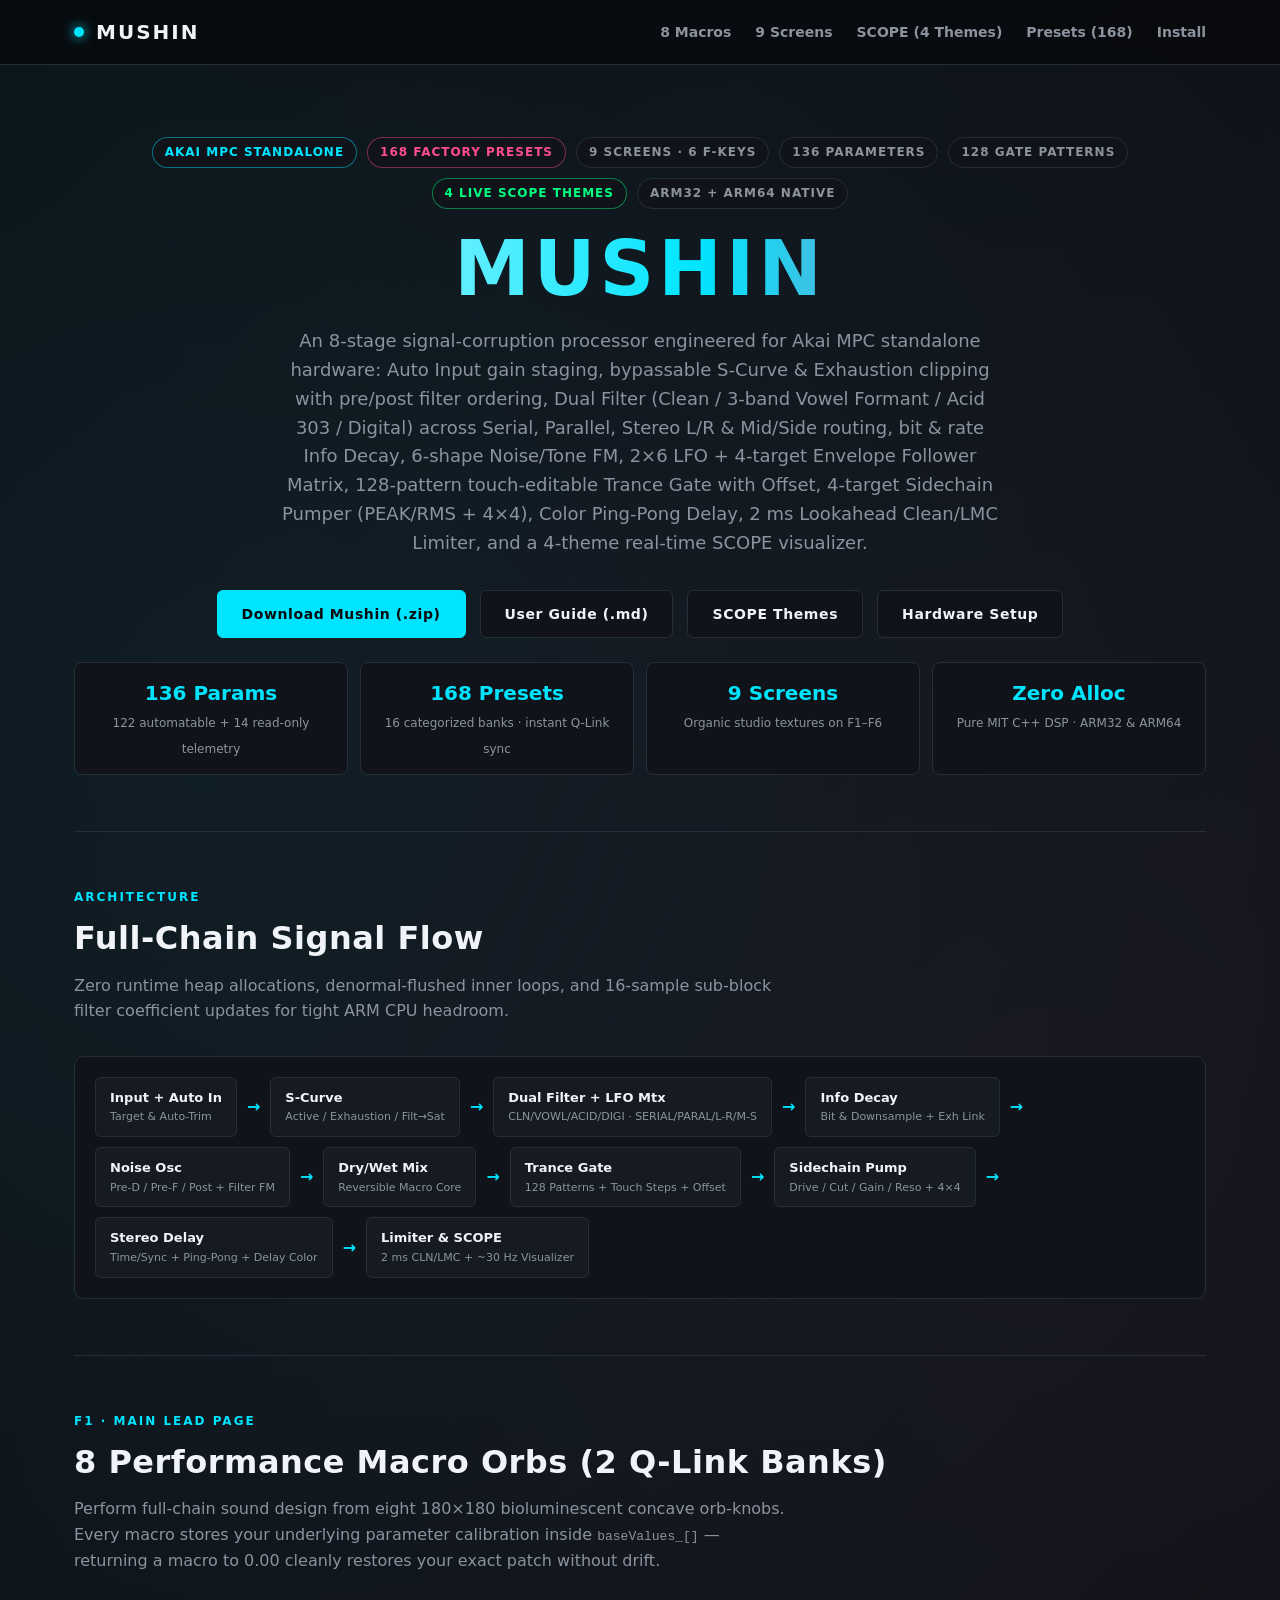
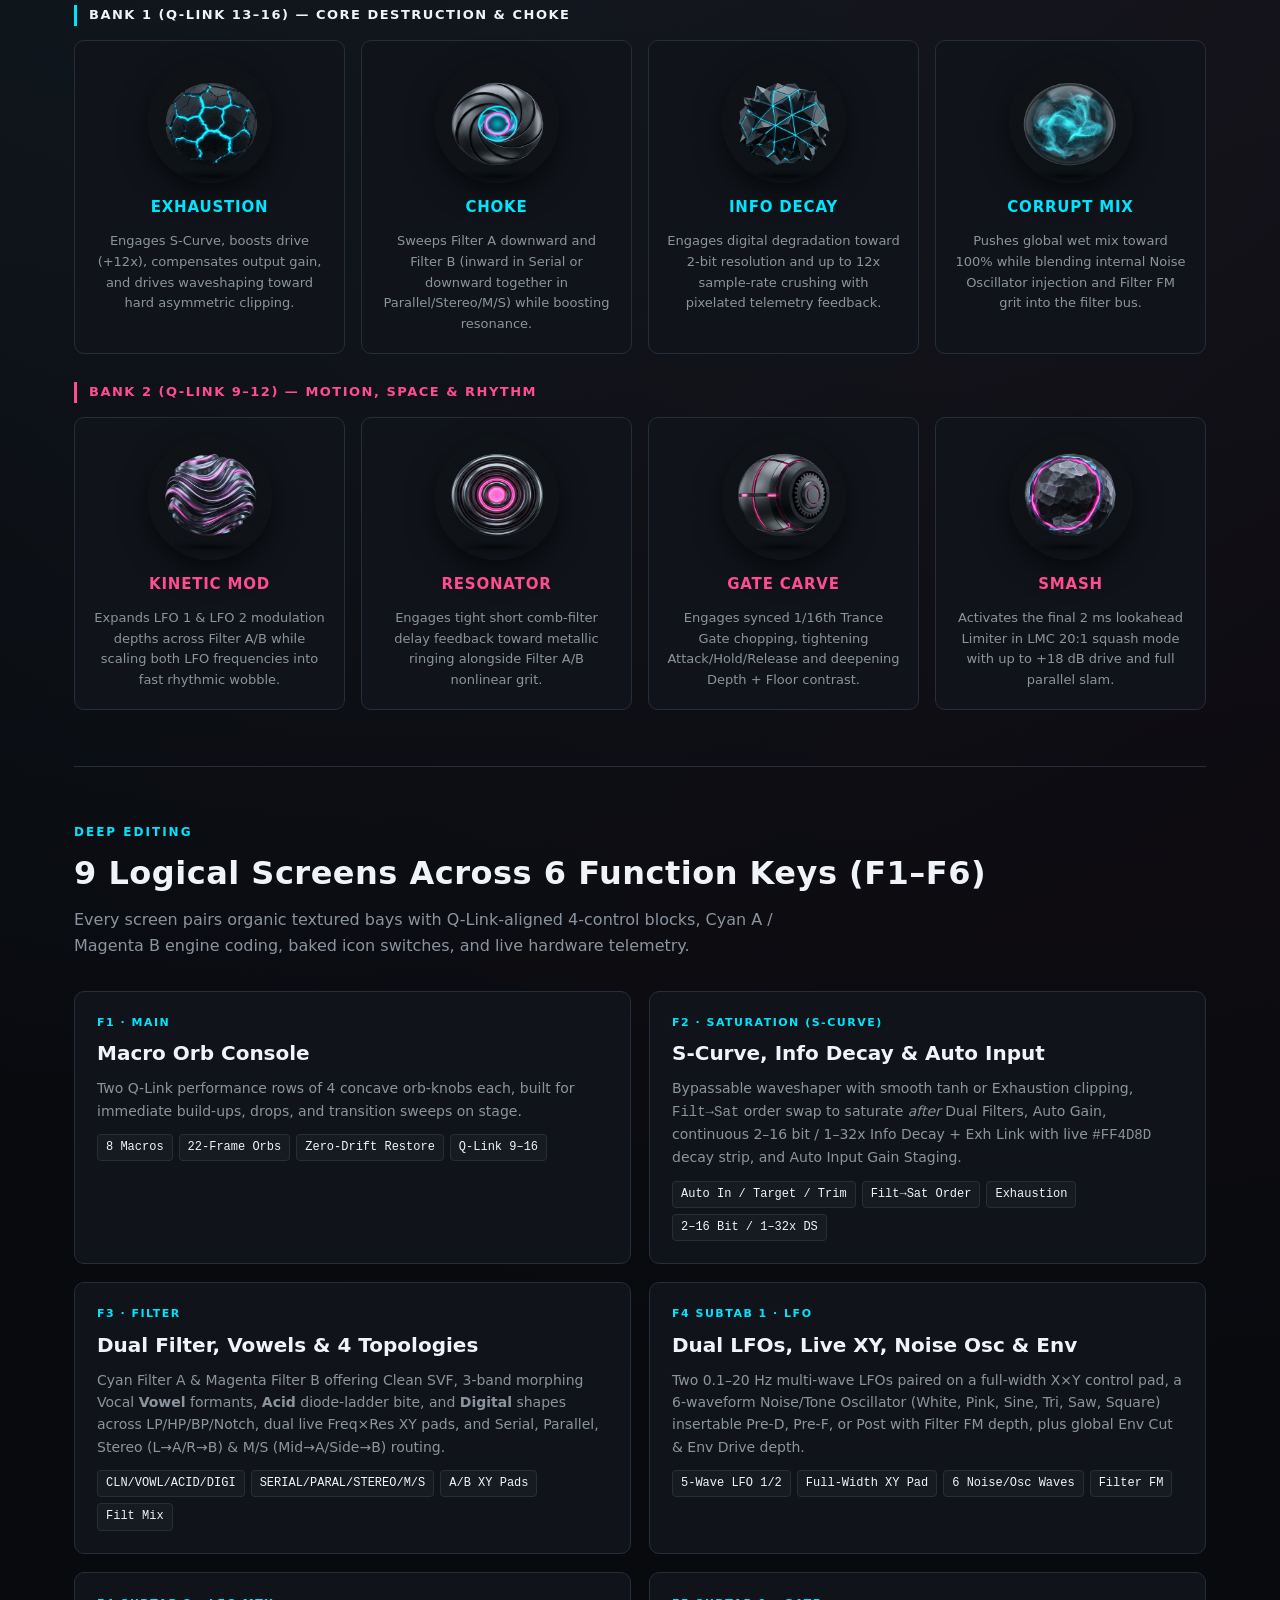
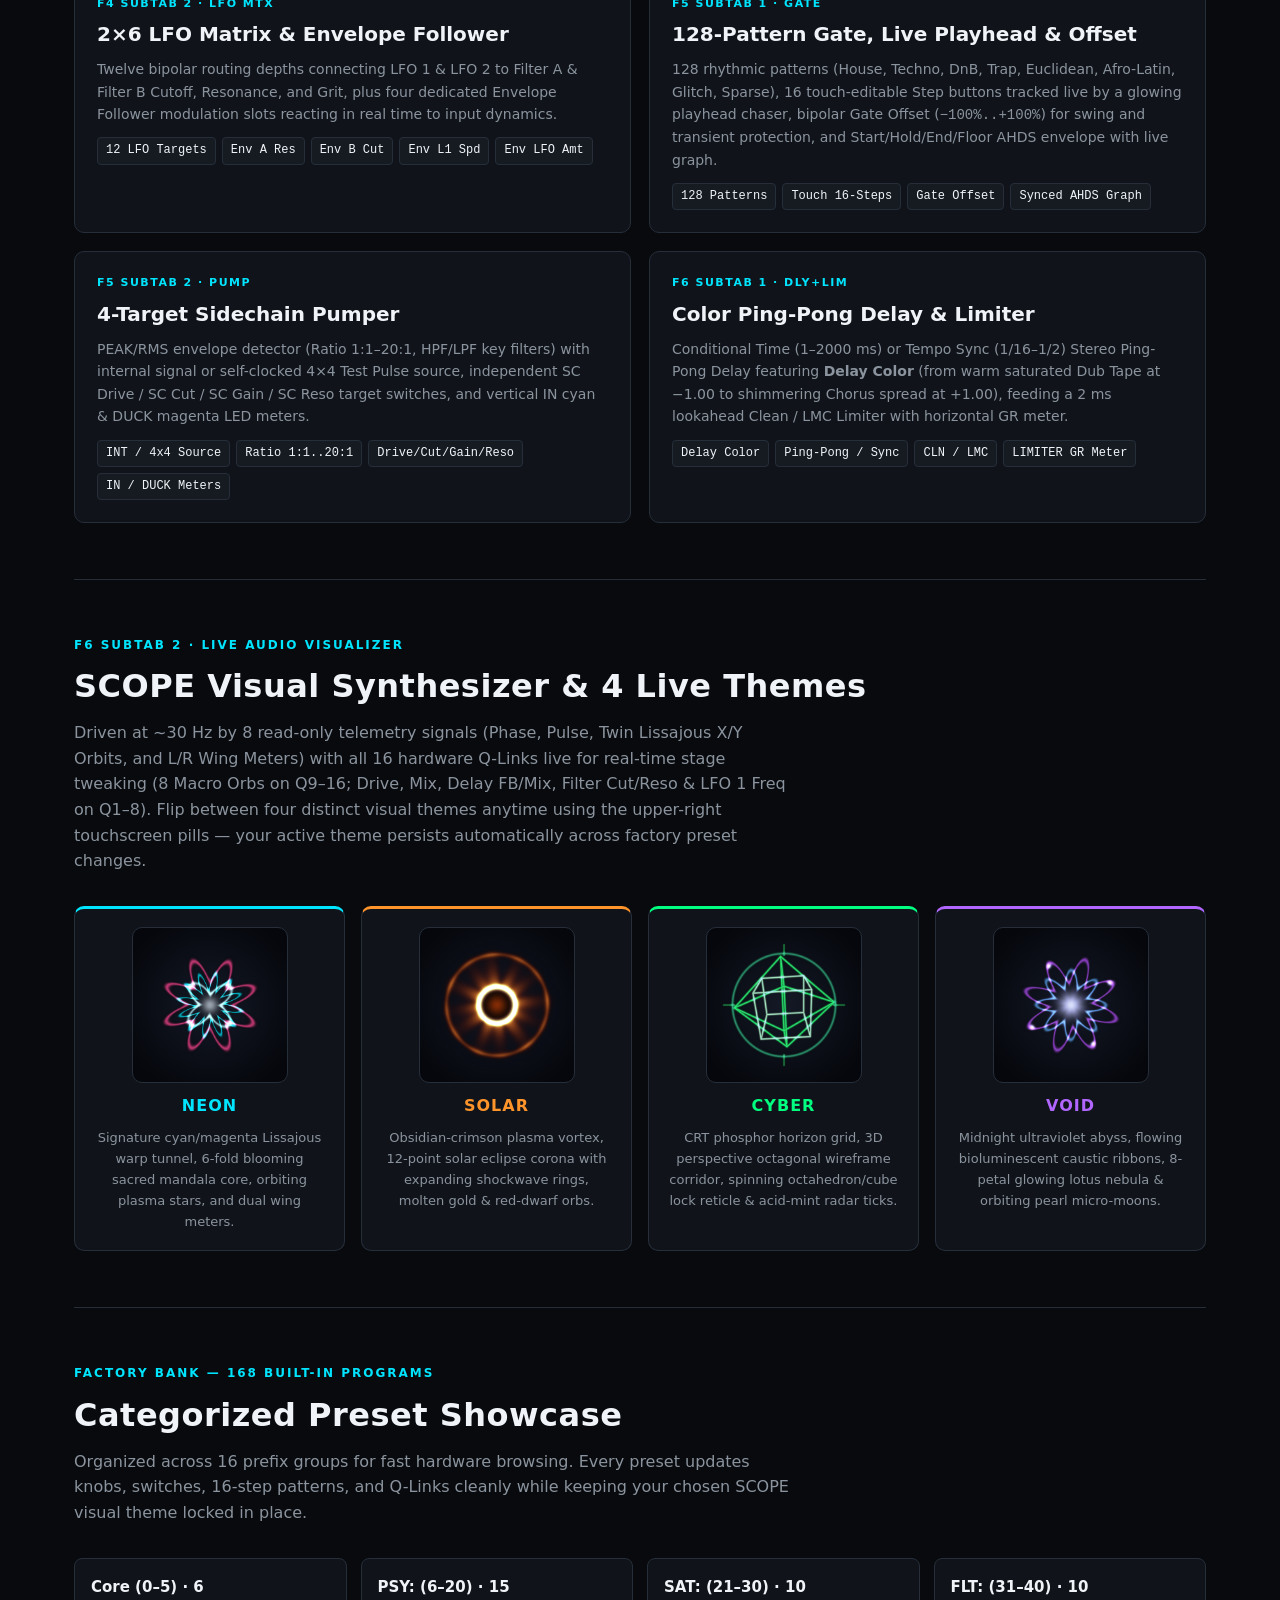
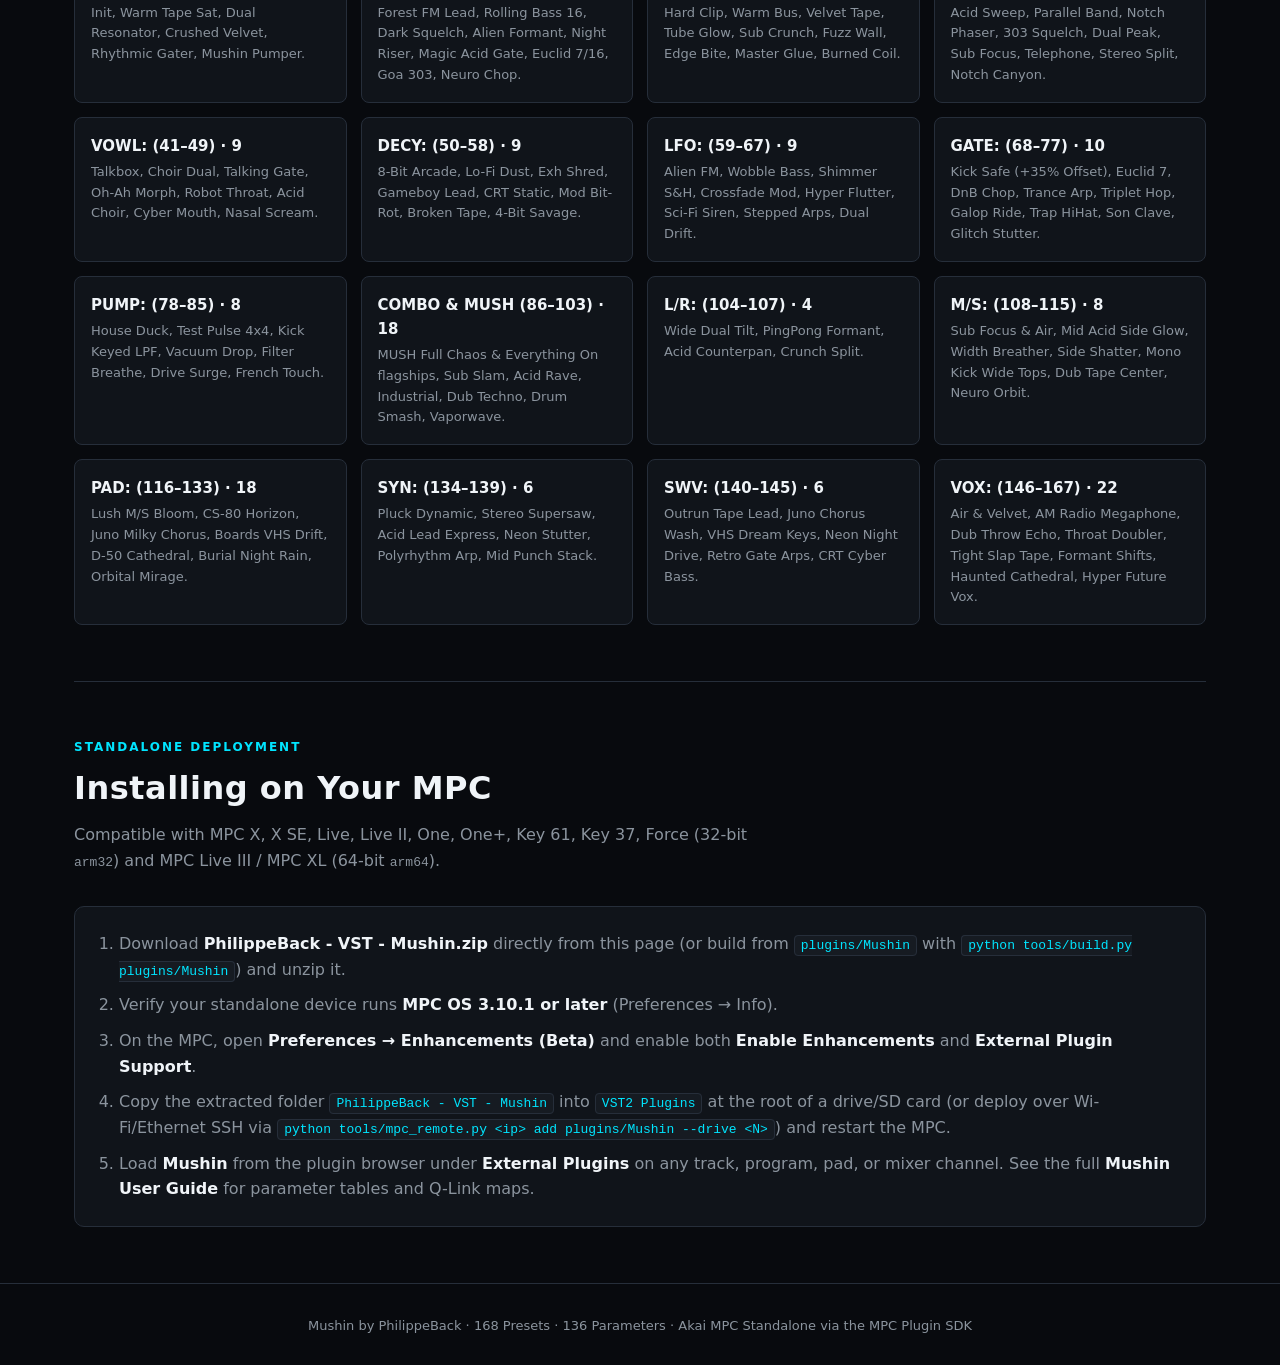
==== commit 03a19a73: "Mushin: add GATE live step playhead (Param 135) and comprehensive wrap-up docs" ====
--- a/plugins/Mushin/site/index.html
+++ b/plugins/Mushin/site/index.html
@@ -30,7 +30,7 @@
       <span class="badge cyan">Akai MPC Standalone</span>
       <span class="badge magenta">168 Factory Presets</span>
       <span class="badge">9 Screens &middot; 6 F-Keys</span>
-      <span class="badge">135 Parameters</span>
+      <span class="badge">136 Parameters</span>
       <span class="badge">128 Gate Patterns</span>
       <span class="badge cyber">4 Live SCOPE Themes</span>
       <span class="badge">ARM32 + ARM64 Native</span>
@@ -52,7 +52,7 @@
     </div>
 
     <div class="specs-strip">
-      <div class="spec-box"><strong>135 Params</strong><span>122 automatable + 13 read-only telemetry</span></div>
+      <div class="spec-box"><strong>136 Params</strong><span>122 automatable + 14 read-only telemetry</span></div>
       <div class="spec-box"><strong>168 Presets</strong><span>16 categorized banks &middot; instant Q-Link sync</span></div>
       <div class="spec-box"><strong>9 Screens</strong><span>Organic studio textures on F1&ndash;F6</span></div>
       <div class="spec-box"><strong>Zero Alloc</strong><span>Pure MIT C++ DSP &middot; ARM32 &amp; ARM64</span></div>
@@ -208,8 +208,8 @@
 
       <div class="module-card">
         <div class="mod-tag">F5 SubTab 1 &middot; GATE</div>
-        <h3>128-Pattern Gate, Touch Steps &amp; Offset</h3>
-        <p>128 rhythmic patterns (House, Techno, DnB, Trap, Euclidean, Afro-Latin, Glitch, Sparse), 16 touch-editable Step buttons on screen, bipolar Gate Offset (<code>&minus;100%..+100%</code>) for swing and transient protection, and Start/Hold/End/Floor AHDS envelope with live graph.</p>
+        <h3>128-Pattern Gate, Live Playhead &amp; Offset</h3>
+        <p>128 rhythmic patterns (House, Techno, DnB, Trap, Euclidean, Afro-Latin, Glitch, Sparse), 16 touch-editable Step buttons tracked live by a glowing playhead chaser, bipolar Gate Offset (<code>&minus;100%..+100%</code>) for swing and transient protection, and Start/Hold/End/Floor AHDS envelope with live graph.</p>
         <div class="param-pills">
           <span class="pill">128 Patterns</span><span class="pill">Touch 16-Steps</span>
           <span class="pill">Gate Offset</span><span class="pill">Synced AHDS Graph</span>
@@ -319,7 +319,7 @@
 
 <footer>
   <div class="container">
-    Mushin by PhilippeBack &middot; 168 Presets &middot; 135 Parameters &middot; Akai MPC Standalone via the MPC Plugin SDK
+    Mushin by PhilippeBack &middot; 168 Presets &middot; 136 Parameters &middot; Akai MPC Standalone via the MPC Plugin SDK
   </div>
 </footer>
 
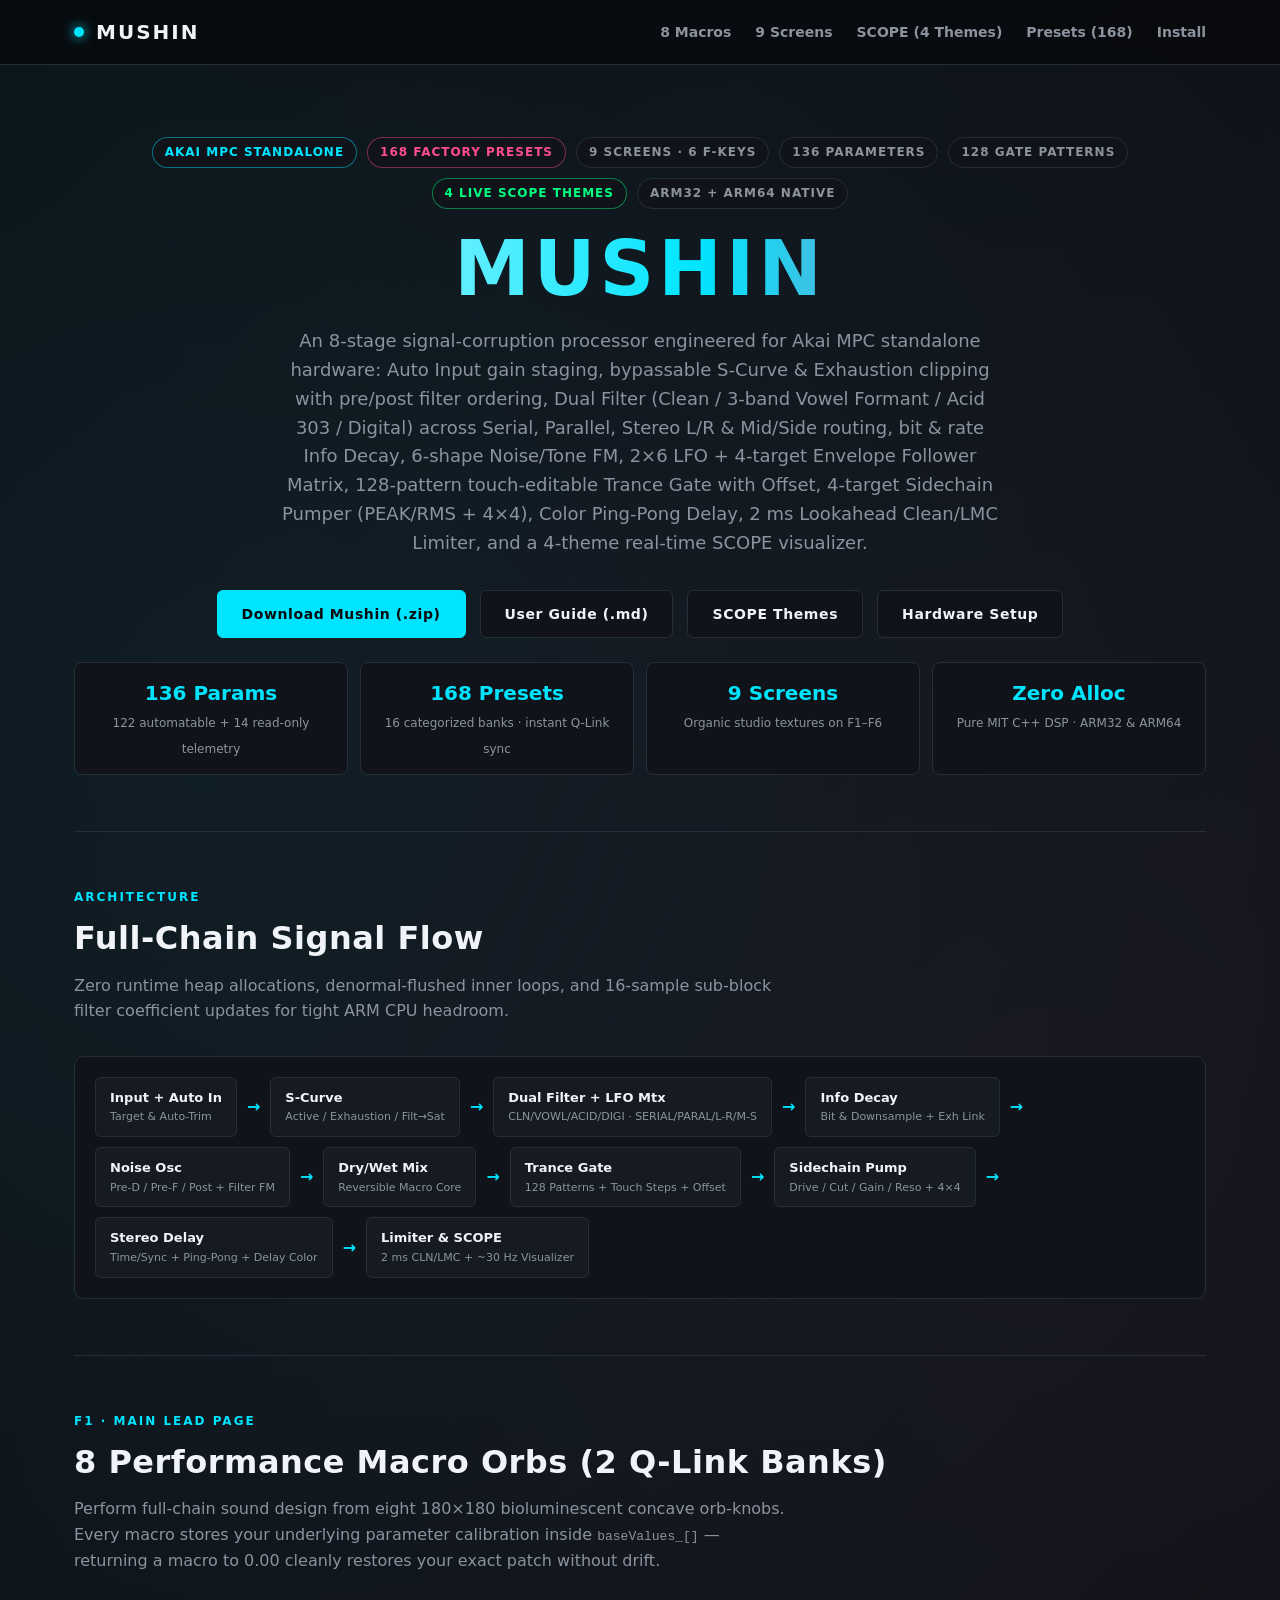
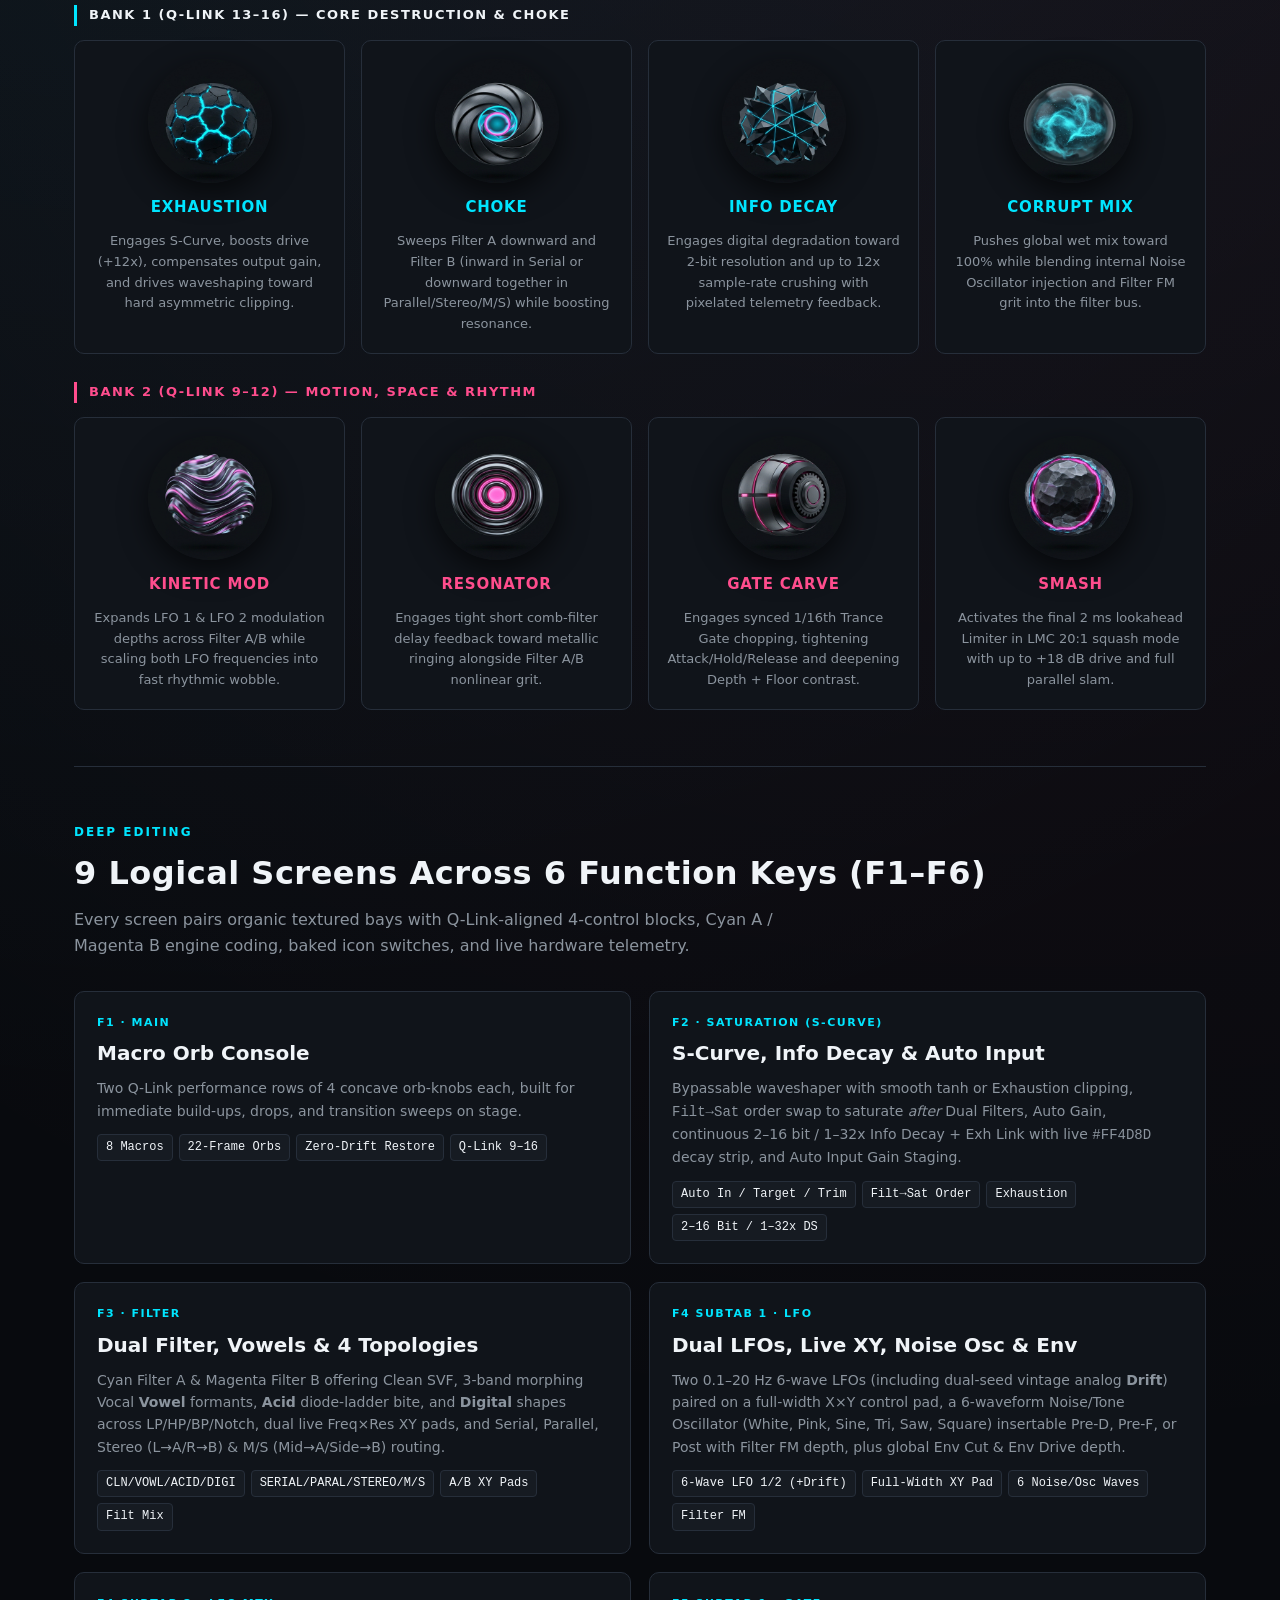
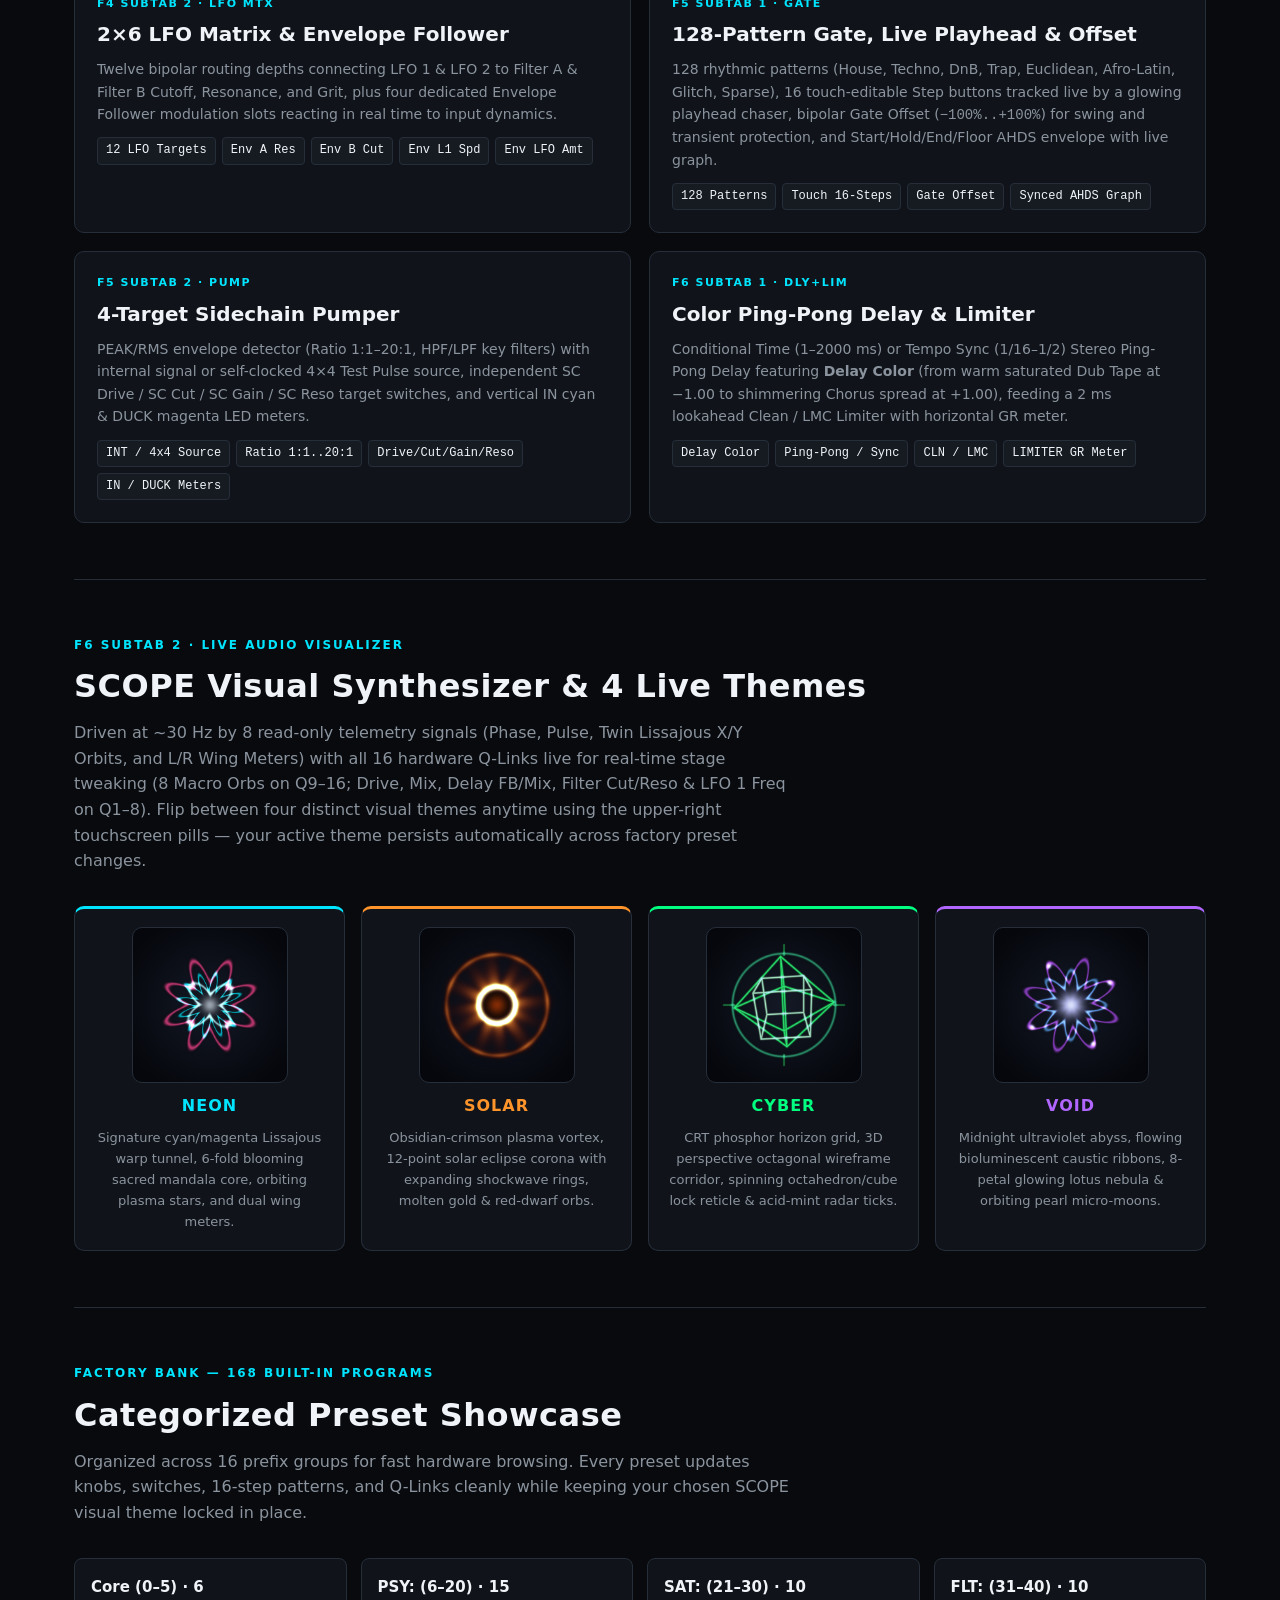
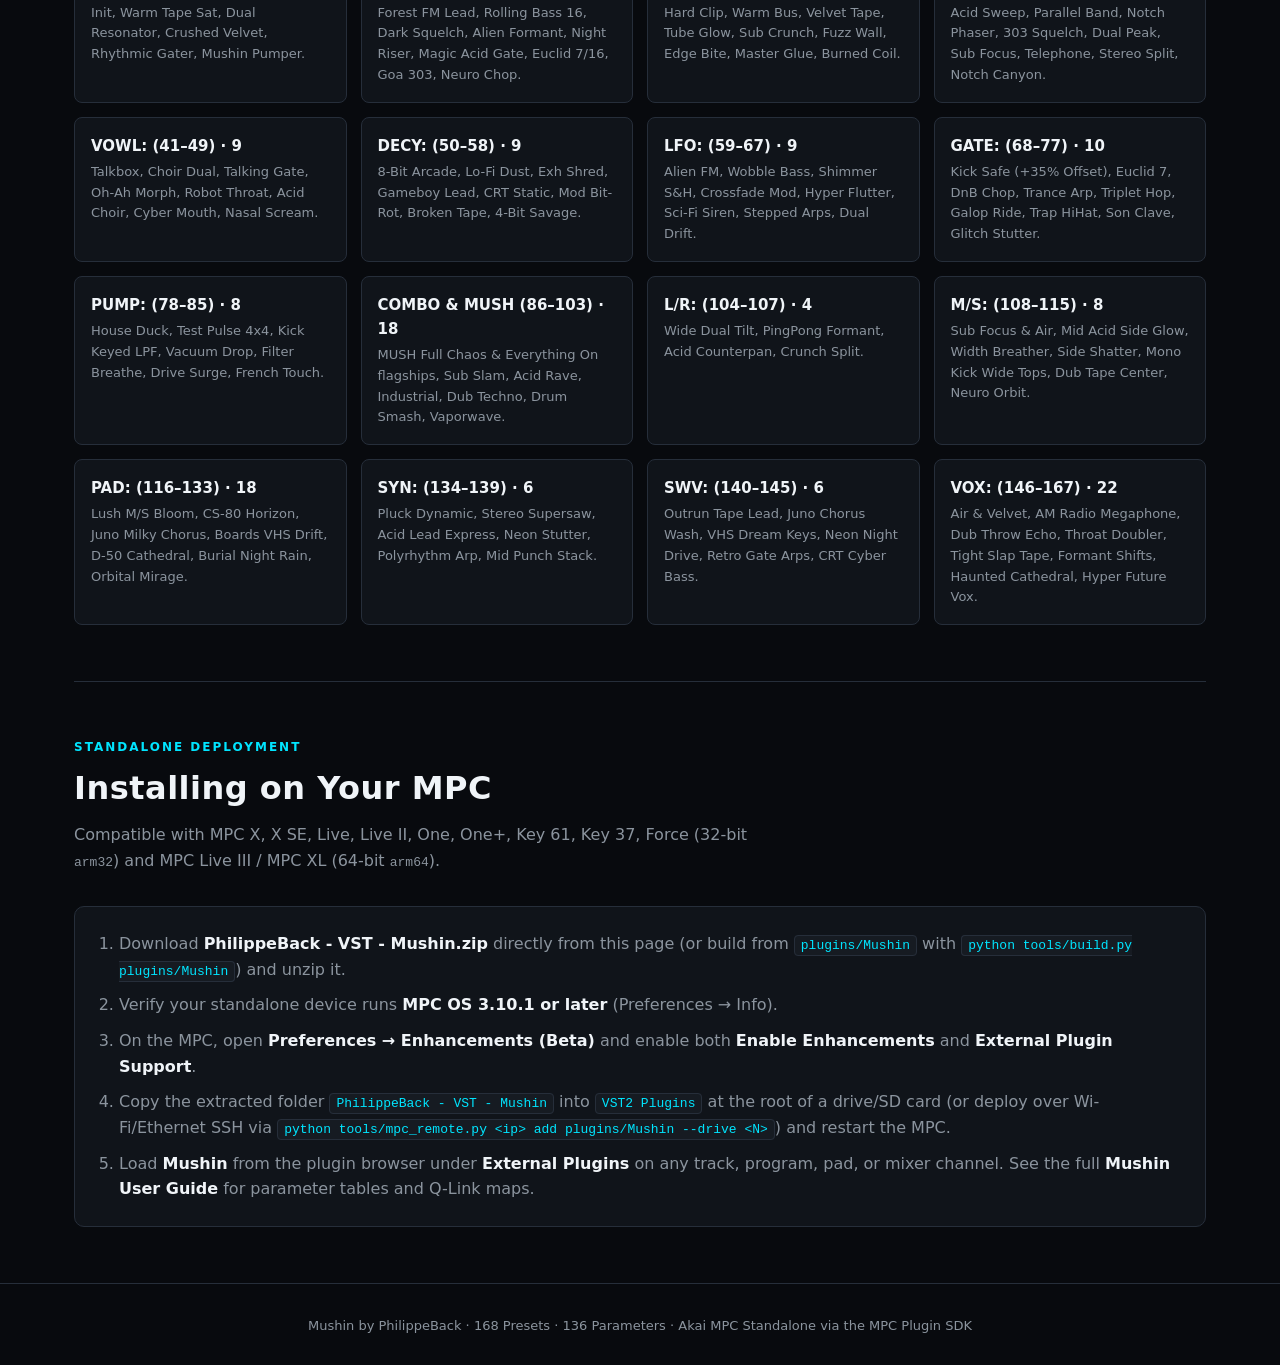
==== commit 06a0cc38: "Mushin: add vintage analog Drift waveform to LFO 1 & 2 (Wave 6)" ====
--- a/plugins/Mushin/site/index.html
+++ b/plugins/Mushin/site/index.html
@@ -189,9 +189,9 @@
       <div class="module-card">
         <div class="mod-tag">F4 SubTab 1 &middot; LFO</div>
         <h3>Dual LFOs, Live XY, Noise Osc &amp; Env</h3>
-        <p>Two 0.1&ndash;20&nbsp;Hz multi-wave LFOs paired on a full-width X&times;Y control pad, a 6-waveform Noise/Tone Oscillator (White, Pink, Sine, Tri, Saw, Square) insertable Pre-D, Pre-F, or Post with Filter FM depth, plus global Env Cut &amp; Env Drive depth.</p>
-        <div class="param-pills">
-          <span class="pill">5-Wave LFO 1/2</span><span class="pill">Full-Width XY Pad</span>
+        <p>Two 0.1&ndash;20&nbsp;Hz 6-wave LFOs (including dual-seed vintage analog <strong>Drift</strong>) paired on a full-width X&times;Y control pad, a 6-waveform Noise/Tone Oscillator (White, Pink, Sine, Tri, Saw, Square) insertable Pre-D, Pre-F, or Post with Filter FM depth, plus global Env Cut &amp; Env Drive depth.</p>
+        <div class="param-pills">
+          <span class="pill">6-Wave LFO 1/2 (+Drift)</span><span class="pill">Full-Width XY Pad</span>
           <span class="pill">6 Noise/Osc Waves</span><span class="pill">Filter FM</span>
         </div>
       </div>
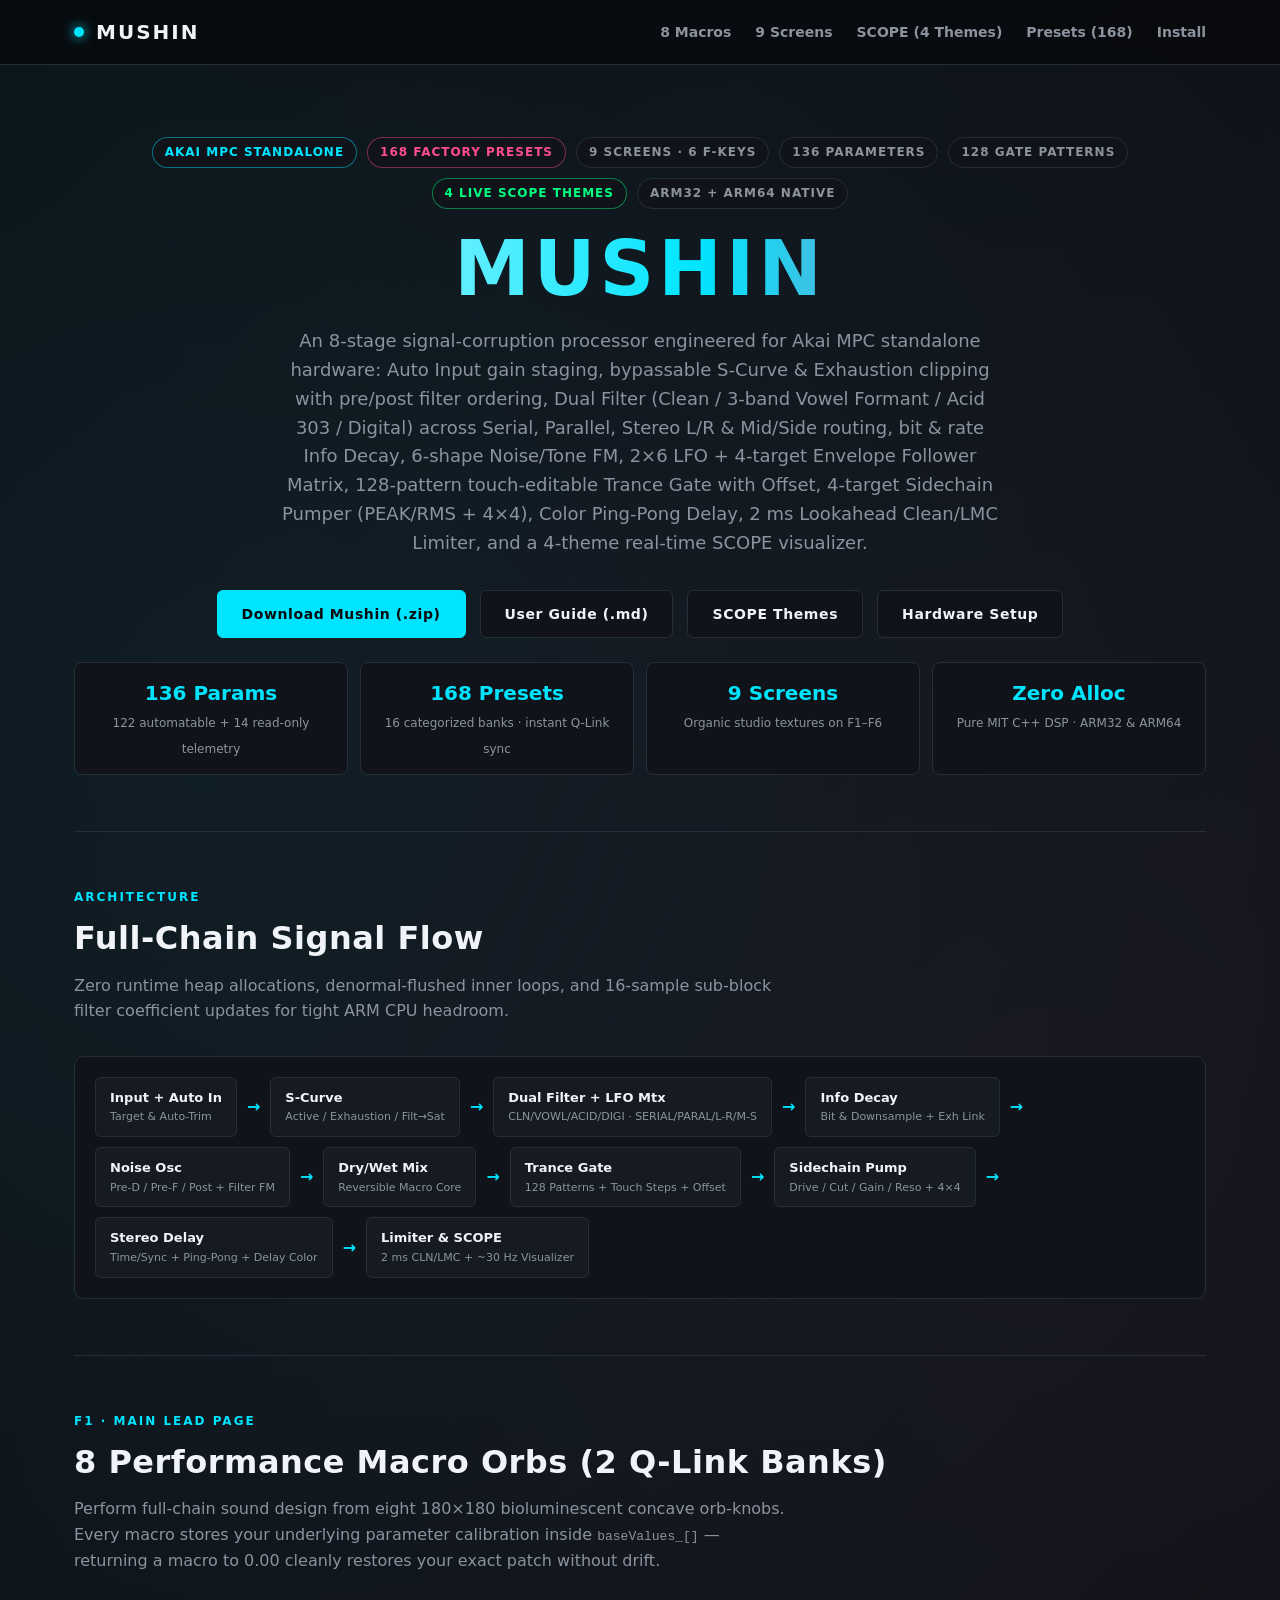
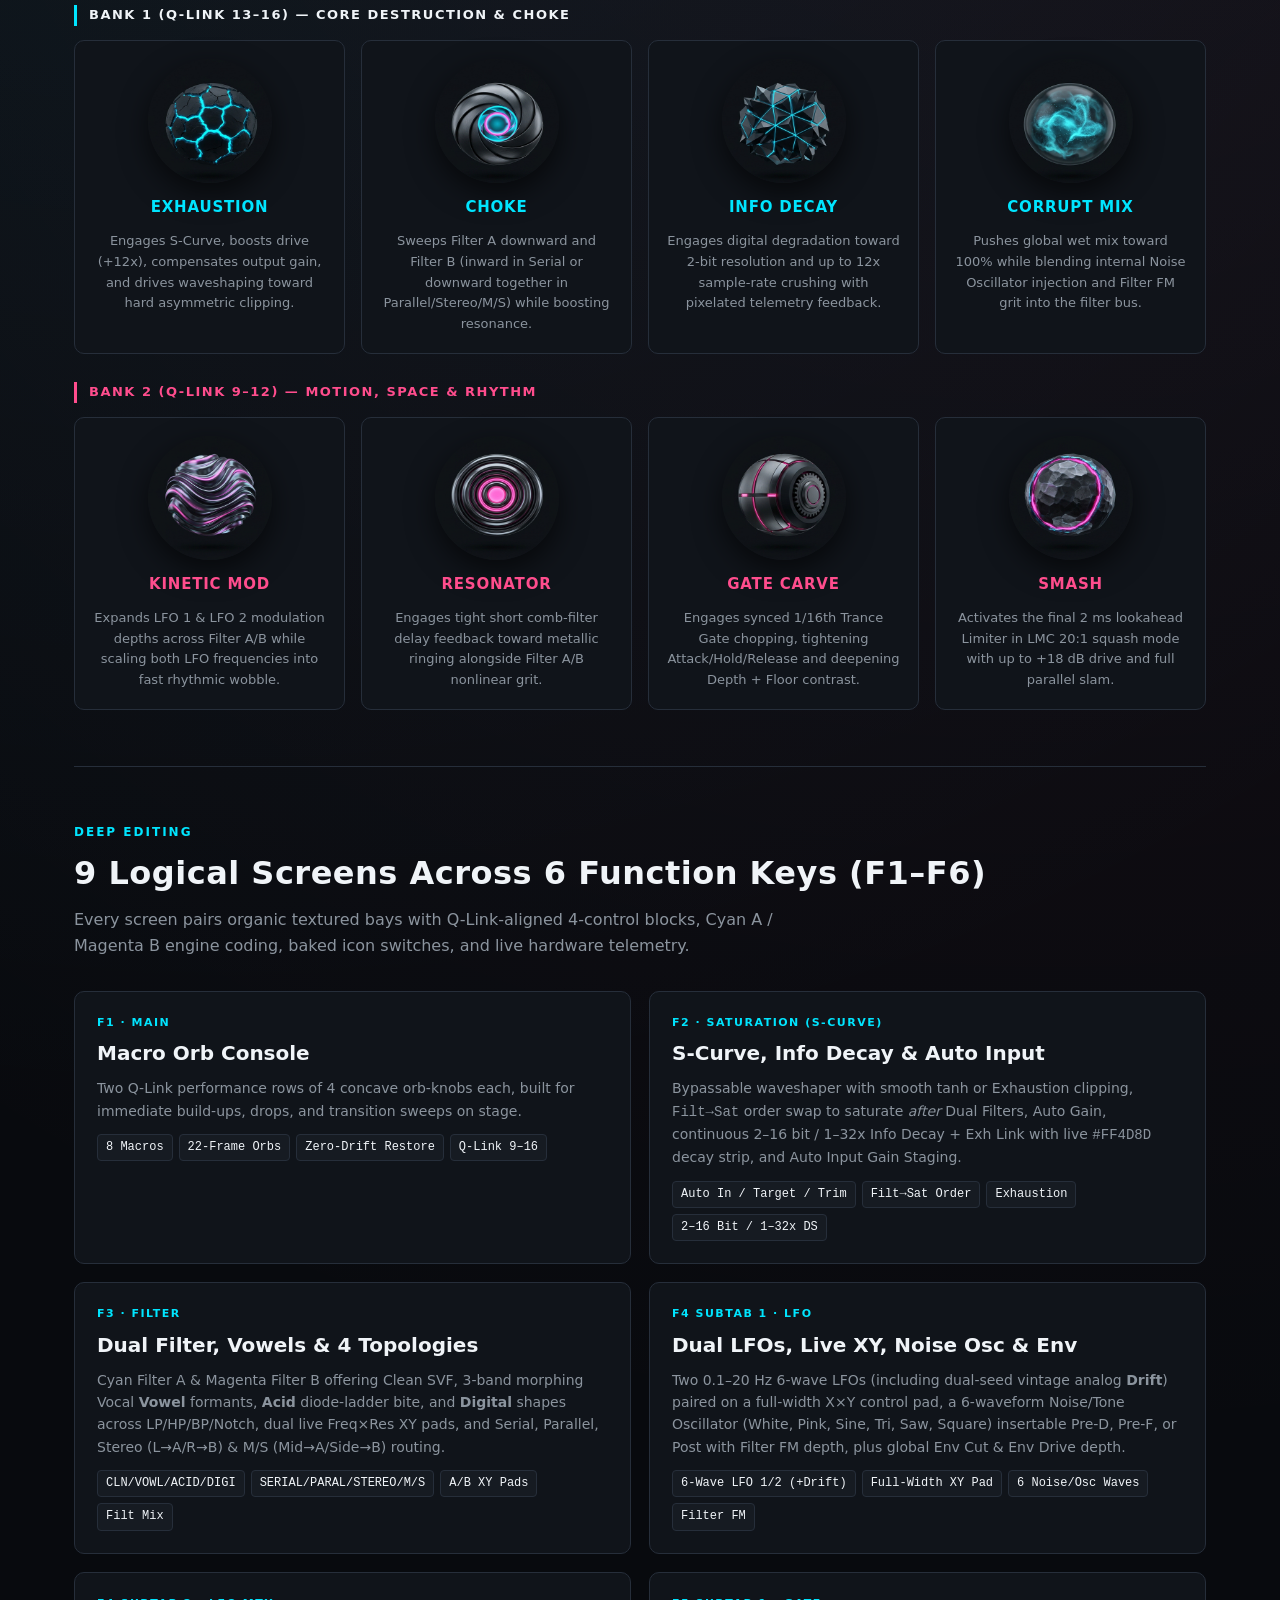
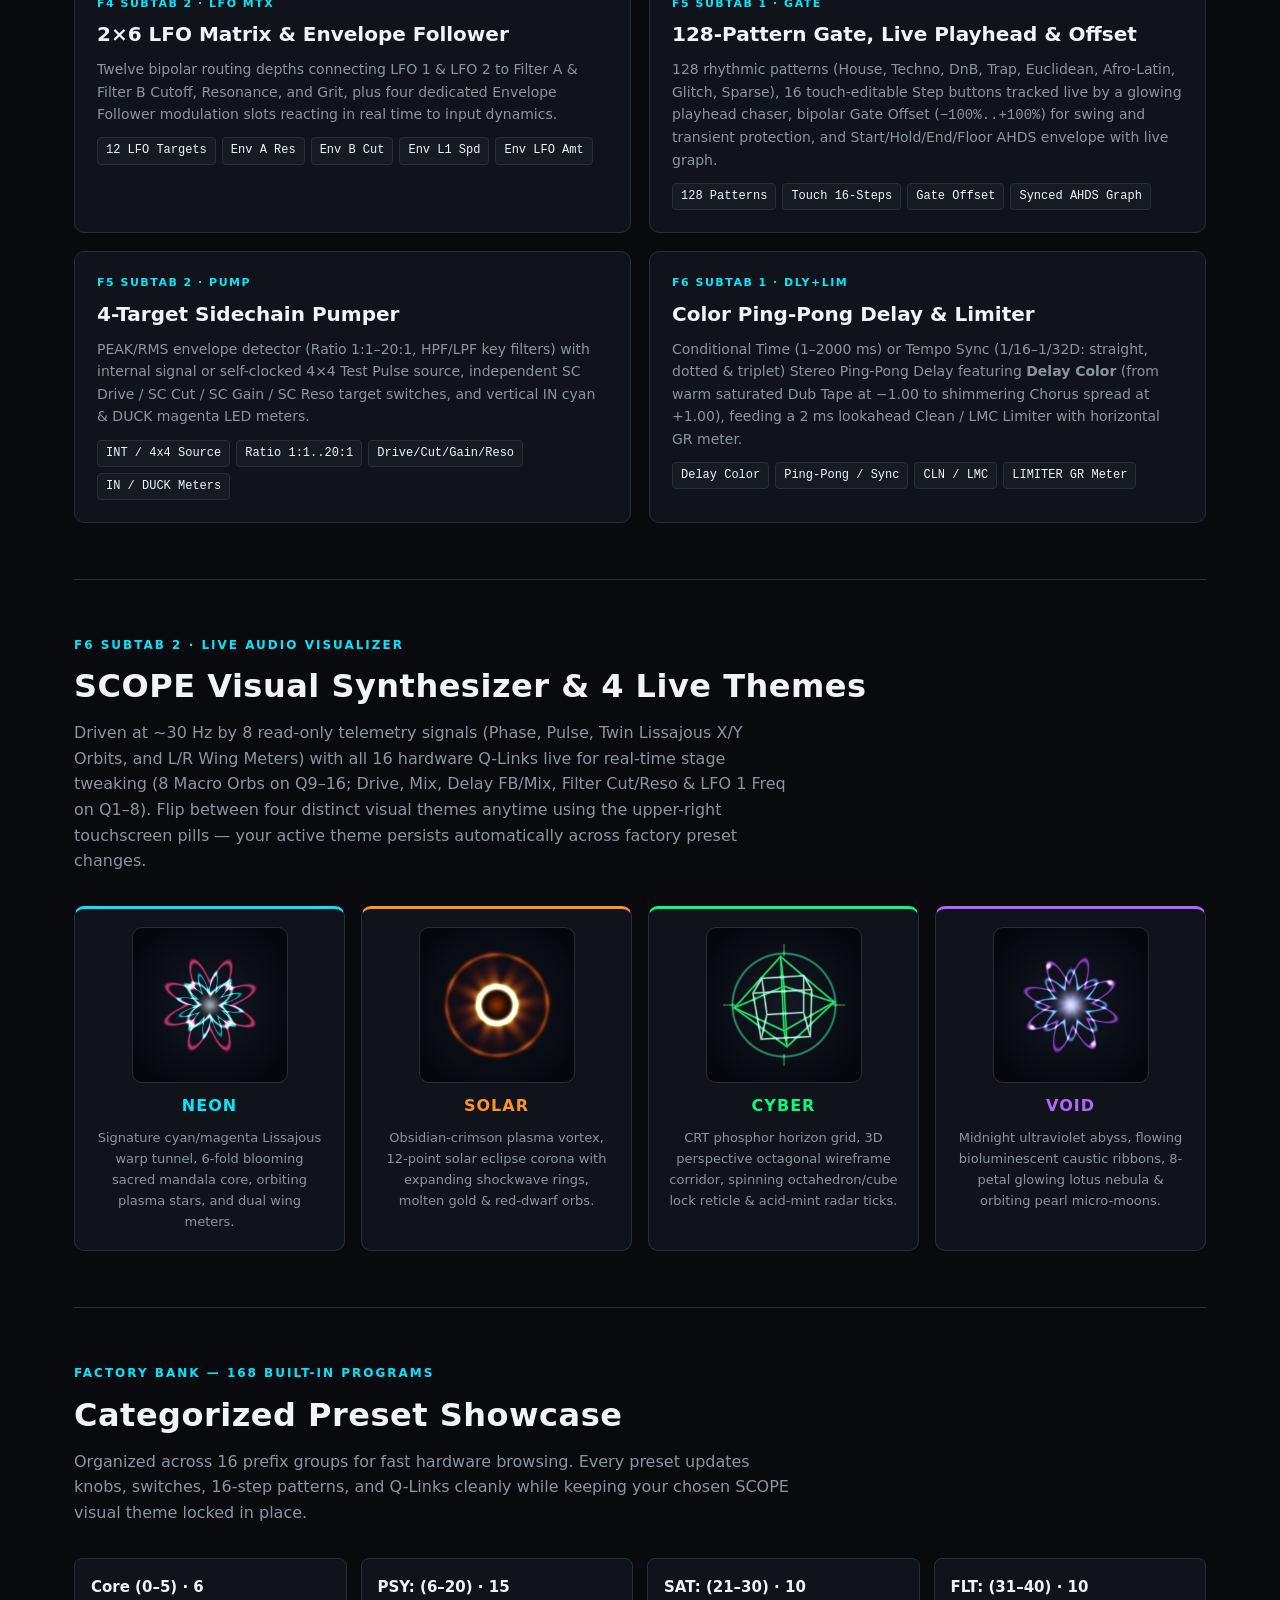
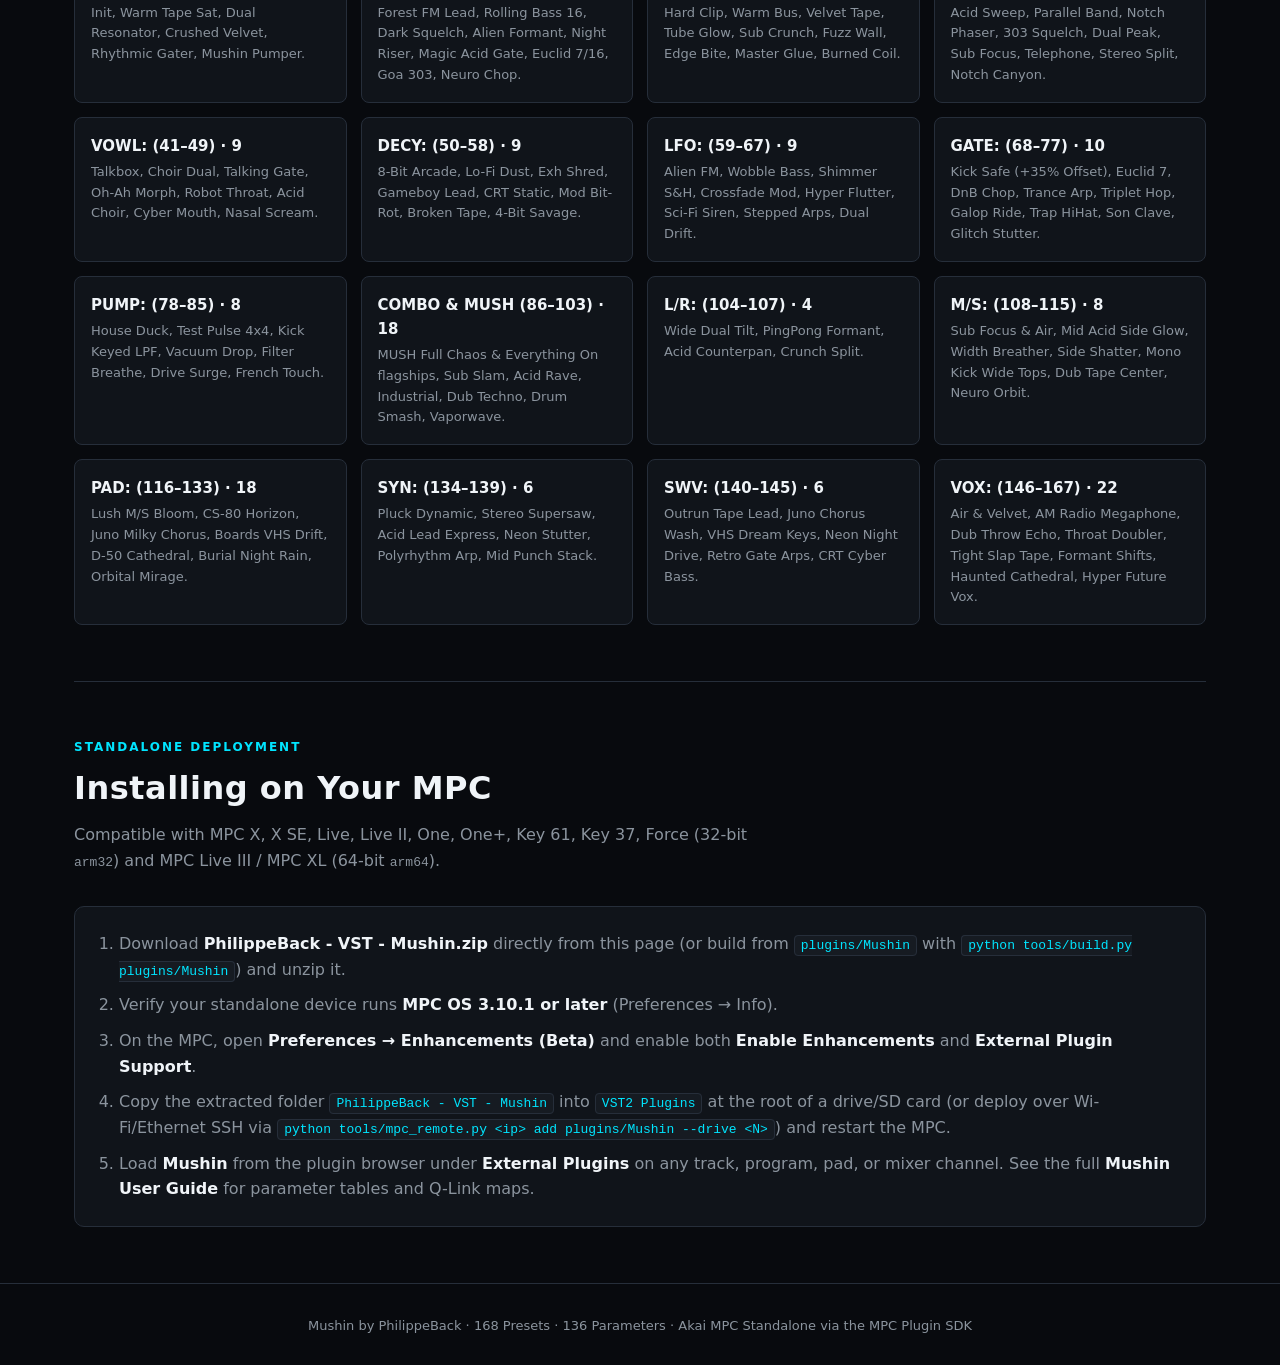
==== commit b087e39f: "Mushin: implement gate_stepup gate/delay subdivisions and UI menus" ====
--- a/plugins/Mushin/site/index.html
+++ b/plugins/Mushin/site/index.html
@@ -229,7 +229,7 @@
       <div class="module-card">
         <div class="mod-tag">F6 SubTab 1 &middot; DLY+LIM</div>
         <h3>Color Ping-Pong Delay &amp; Limiter</h3>
-        <p>Conditional Time (1&ndash;2000&nbsp;ms) or Tempo Sync (1/16&ndash;1/2) Stereo Ping-Pong Delay featuring <strong>Delay Color</strong> (from warm saturated Dub Tape at &minus;1.00 to shimmering Chorus spread at +1.00), feeding a 2&nbsp;ms lookahead Clean / LMC Limiter with horizontal GR meter.</p>
+        <p>Conditional Time (1&ndash;2000&nbsp;ms) or Tempo Sync (1/16&ndash;1/32D: straight, dotted &amp; triplet) Stereo Ping-Pong Delay featuring <strong>Delay Color</strong> (from warm saturated Dub Tape at &minus;1.00 to shimmering Chorus spread at +1.00), feeding a 2&nbsp;ms lookahead Clean / LMC Limiter with horizontal GR meter.</p>
         <div class="param-pills">
           <span class="pill">Delay Color</span><span class="pill">Ping-Pong / Sync</span>
           <span class="pill">CLN / LMC</span><span class="pill">LIMITER GR Meter</span>
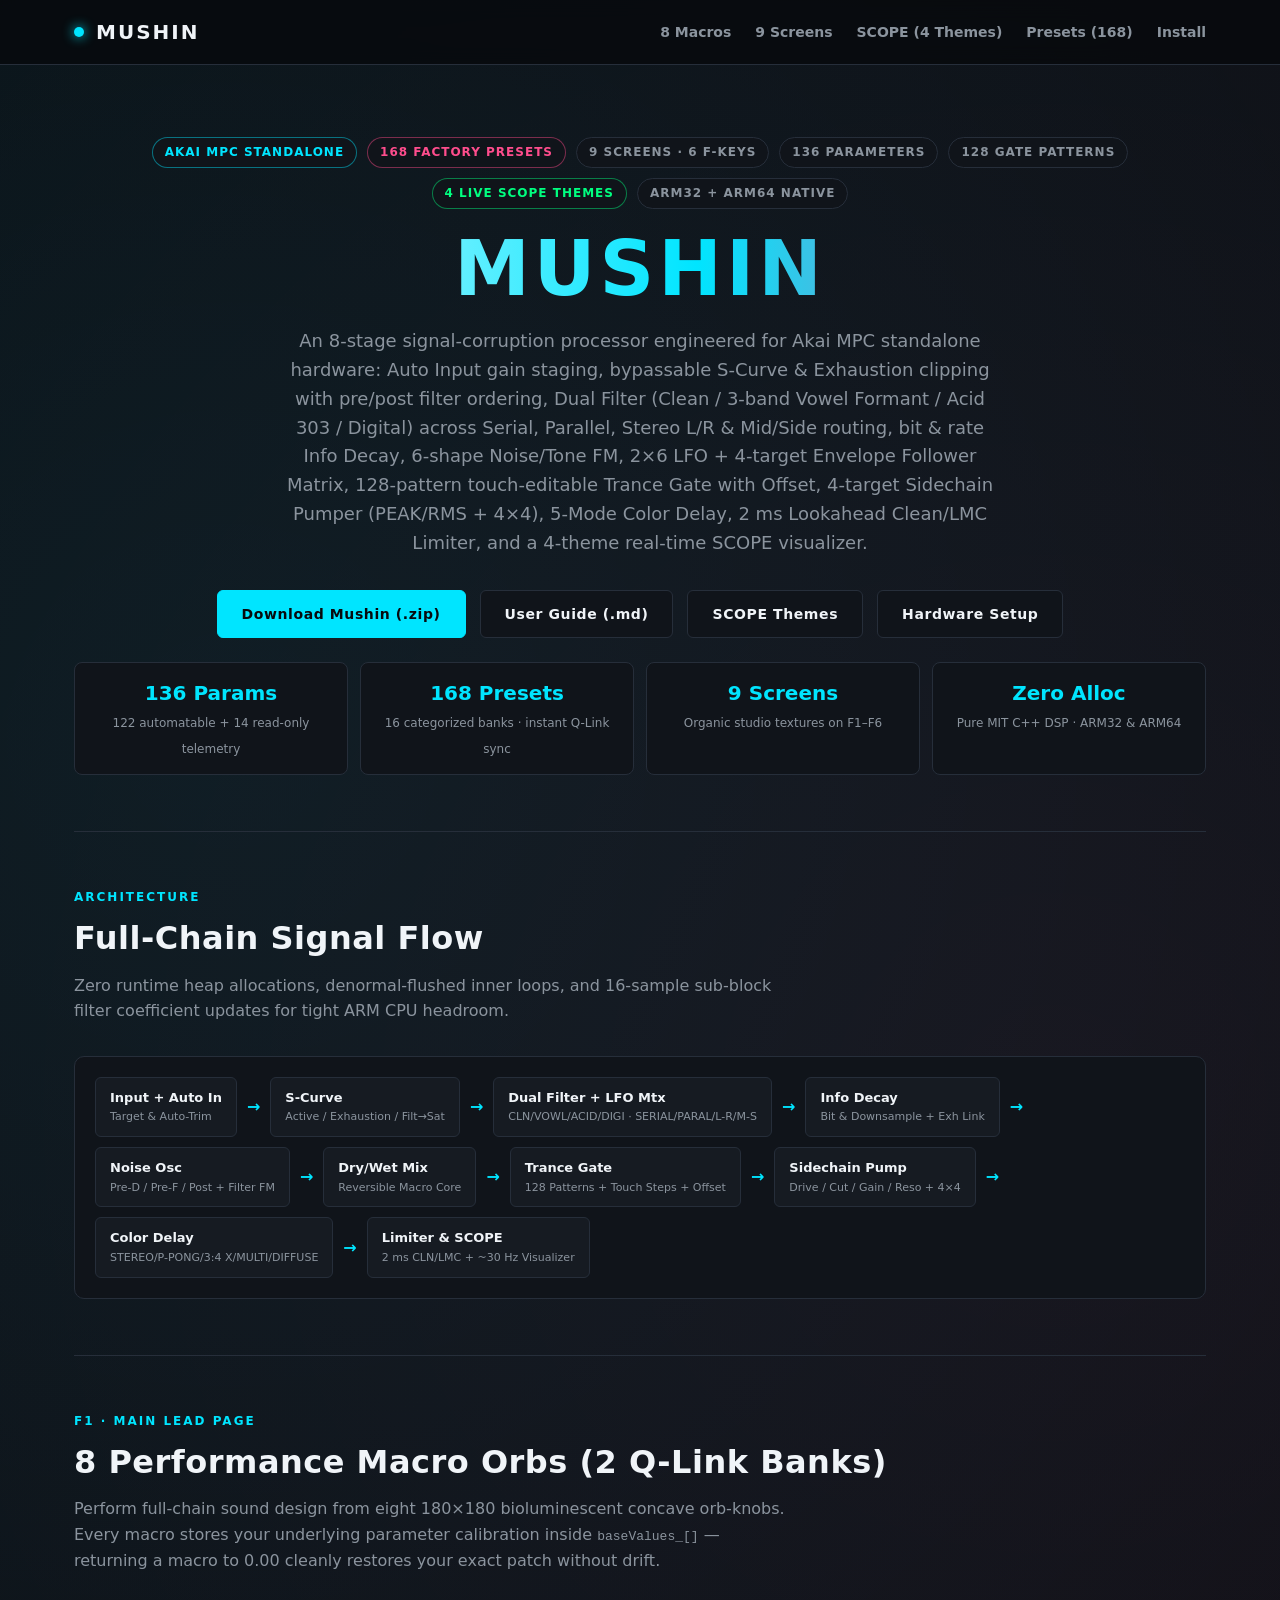
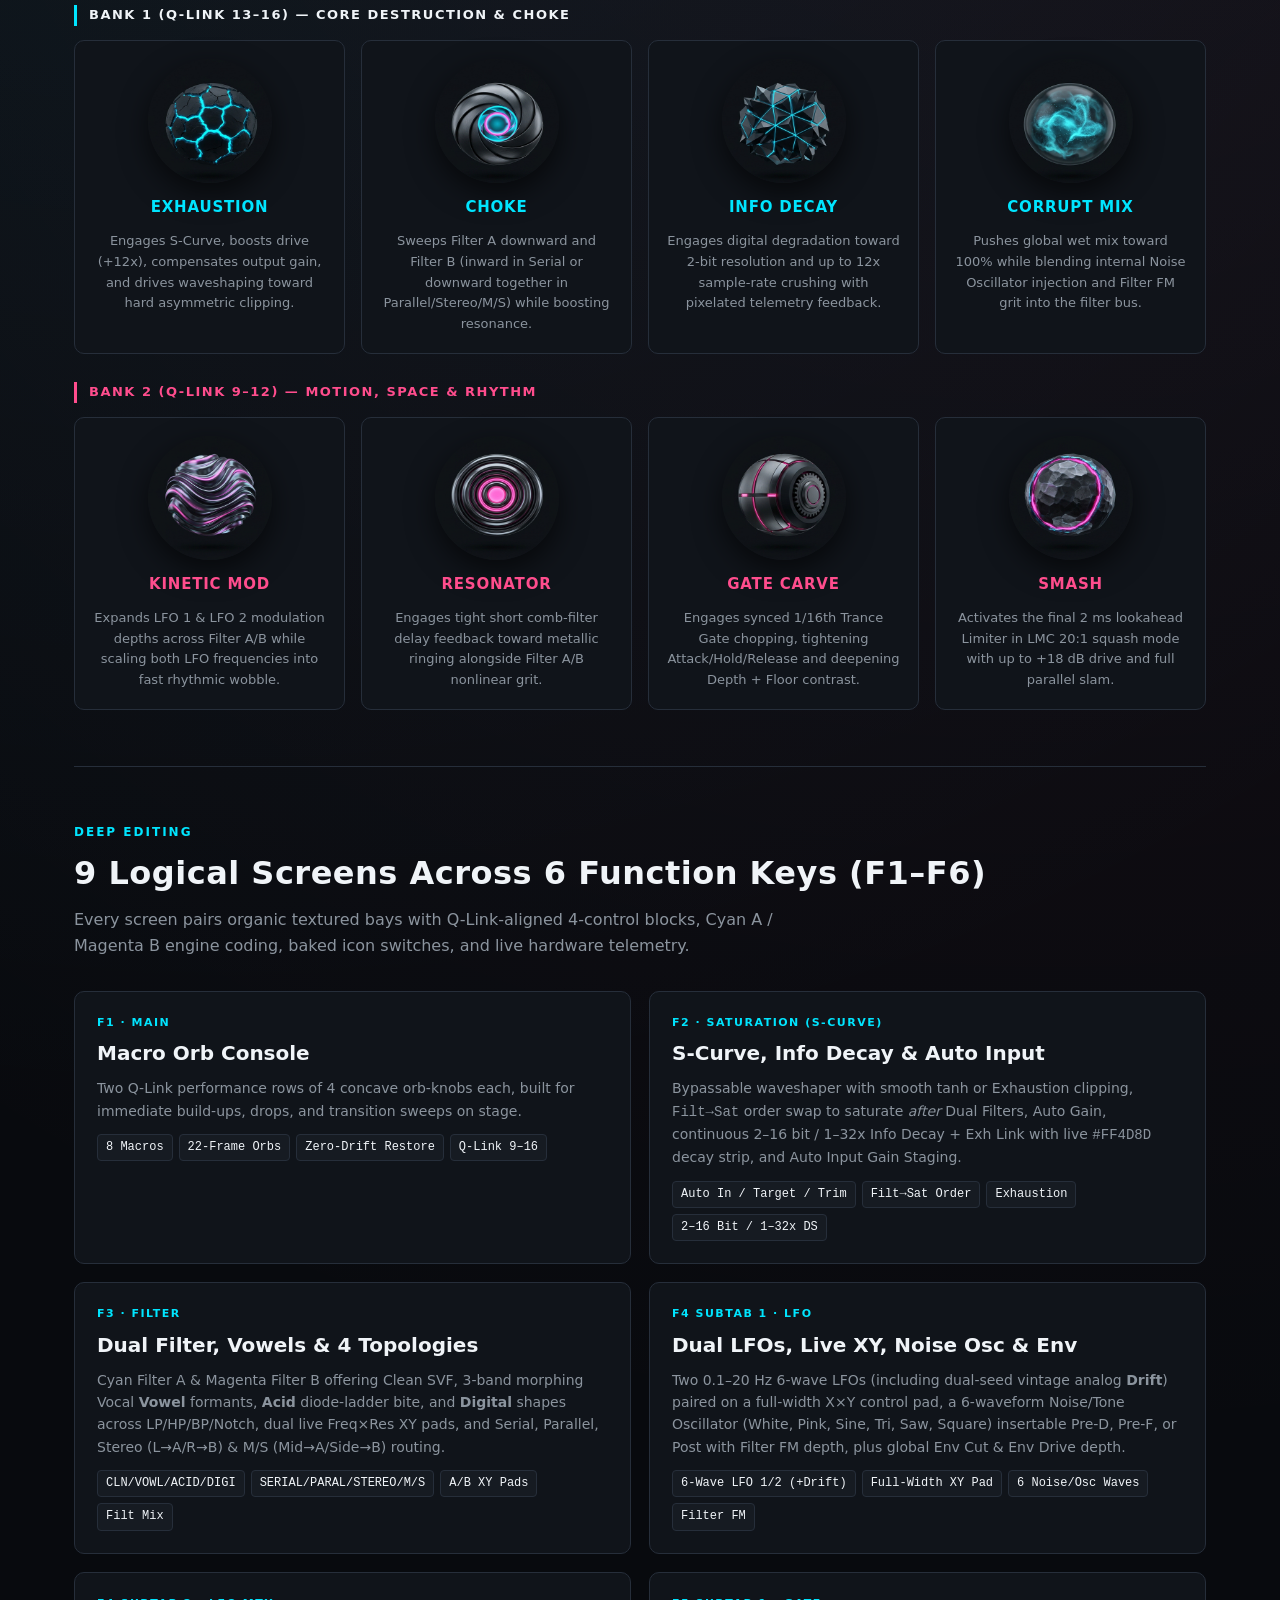
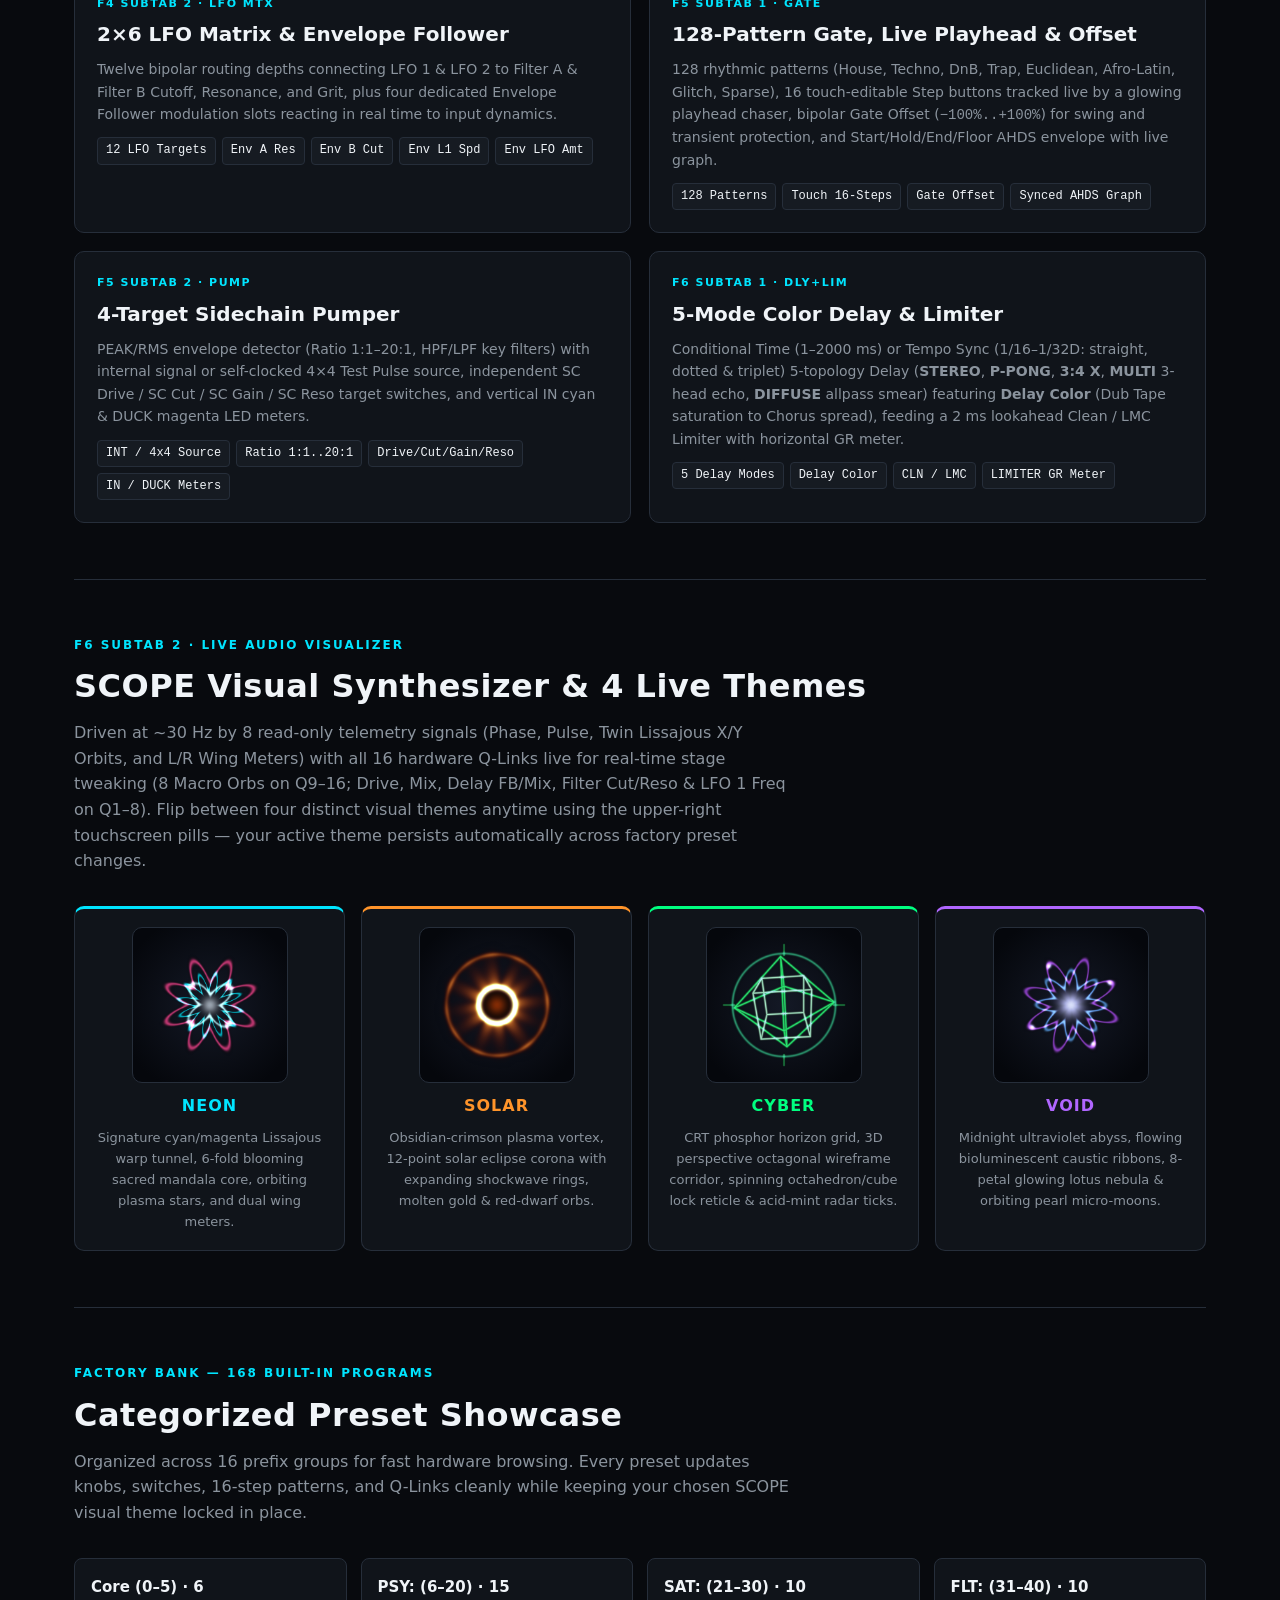
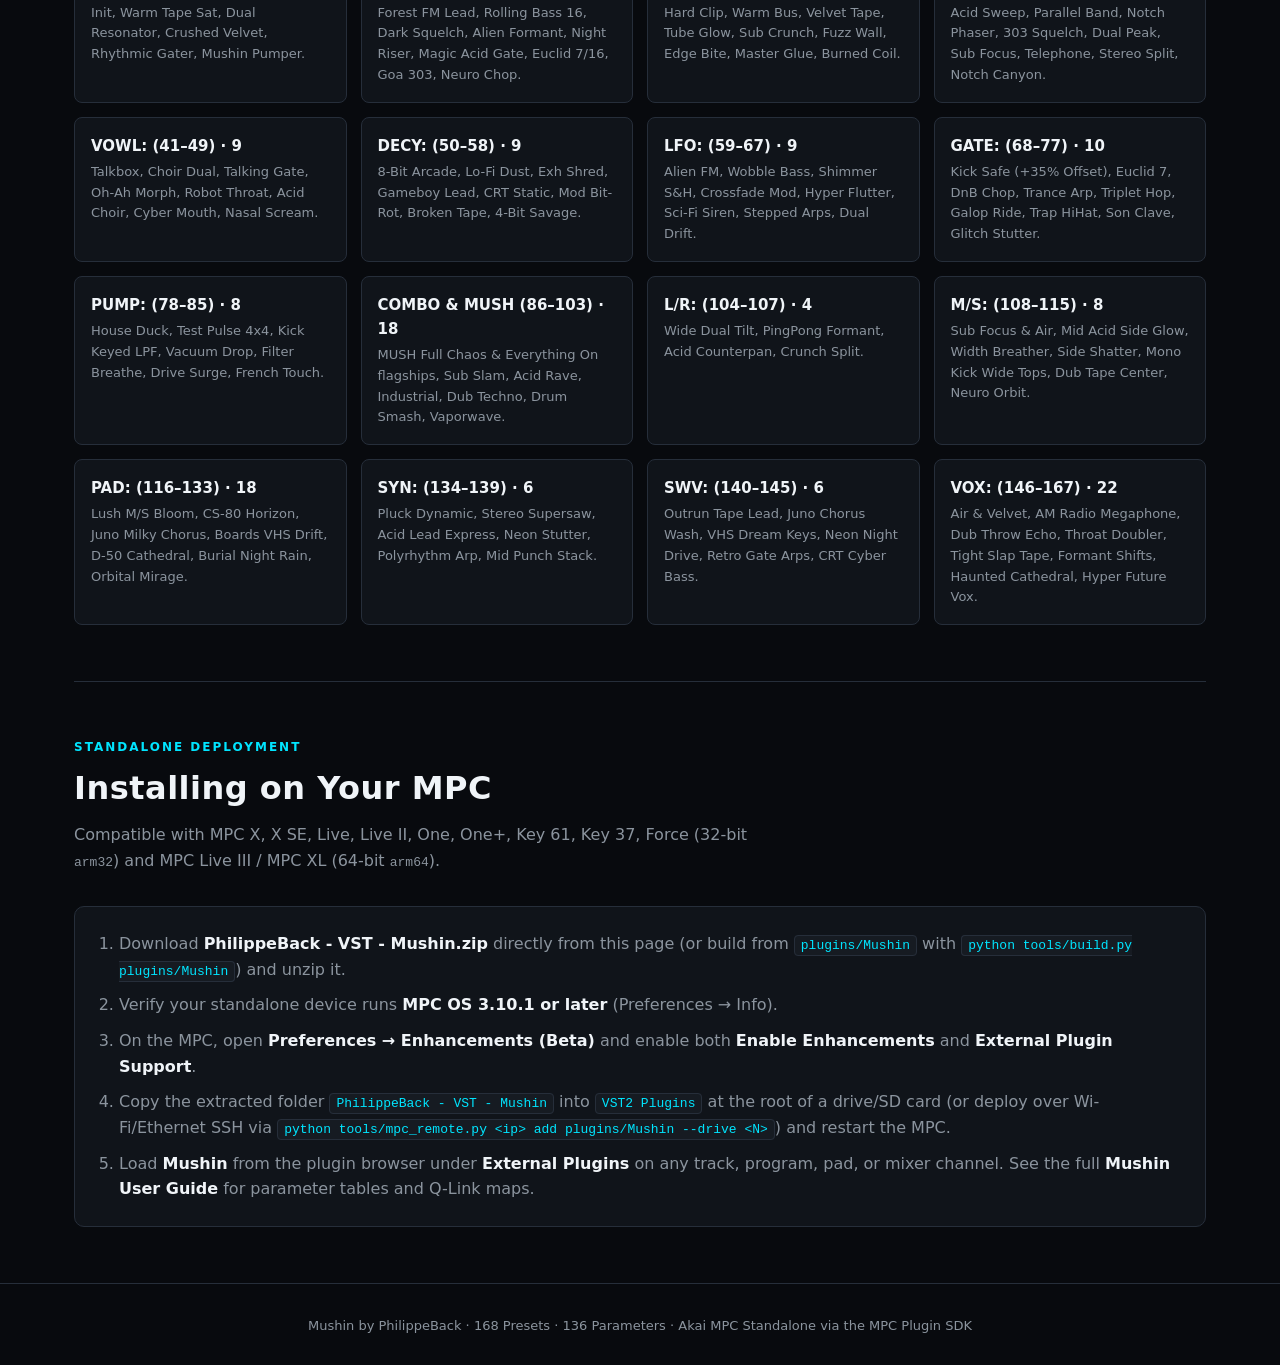
==== commit 777bc25c: "Mushin: implement delay_step_up 5-mode delay and stringReplacements" ====
--- a/plugins/Mushin/site/index.html
+++ b/plugins/Mushin/site/index.html
@@ -42,7 +42,7 @@
       Dual Filter (Clean / 3-band Vowel Formant / Acid 303 / Digital) across Serial, Parallel, Stereo L/R &amp; Mid/Side routing,
       bit &amp; rate Info Decay, 6-shape Noise/Tone FM, 2&times;6 LFO + 4-target Envelope Follower Matrix,
       128-pattern touch-editable Trance Gate with Offset, 4-target Sidechain Pumper (PEAK/RMS + 4&times;4),
-      Color Ping-Pong Delay, 2&nbsp;ms Lookahead Clean/LMC Limiter, and a 4-theme real-time SCOPE visualizer.
+      5-Mode Color Delay, 2&nbsp;ms Lookahead Clean/LMC Limiter, and a 4-theme real-time SCOPE visualizer.
     </p>
     <div class="cta-row">
       <a class="btn" href="PhilippeBack%20-%20VST%20-%20Mushin.zip" download="PhilippeBack - VST - Mushin.zip">Download Mushin (.zip)</a>
@@ -82,7 +82,7 @@
       <div class="chain-arrow">&rarr;</div>
       <div class="chain-node">Sidechain Pump<span>Drive / Cut / Gain / Reso + 4&times;4</span></div>
       <div class="chain-arrow">&rarr;</div>
-      <div class="chain-node">Stereo Delay<span>Time/Sync + Ping-Pong + Delay Color</span></div>
+      <div class="chain-node">Color Delay<span>STEREO/P-PONG/3:4 X/MULTI/DIFFUSE</span></div>
       <div class="chain-arrow">&rarr;</div>
       <div class="chain-node">Limiter &amp; SCOPE<span>2 ms CLN/LMC + ~30 Hz Visualizer</span></div>
     </div>
@@ -228,10 +228,10 @@
 
       <div class="module-card">
         <div class="mod-tag">F6 SubTab 1 &middot; DLY+LIM</div>
-        <h3>Color Ping-Pong Delay &amp; Limiter</h3>
-        <p>Conditional Time (1&ndash;2000&nbsp;ms) or Tempo Sync (1/16&ndash;1/32D: straight, dotted &amp; triplet) Stereo Ping-Pong Delay featuring <strong>Delay Color</strong> (from warm saturated Dub Tape at &minus;1.00 to shimmering Chorus spread at +1.00), feeding a 2&nbsp;ms lookahead Clean / LMC Limiter with horizontal GR meter.</p>
-        <div class="param-pills">
-          <span class="pill">Delay Color</span><span class="pill">Ping-Pong / Sync</span>
+        <h3>5-Mode Color Delay &amp; Limiter</h3>
+        <p>Conditional Time (1&ndash;2000&nbsp;ms) or Tempo Sync (1/16&ndash;1/32D: straight, dotted &amp; triplet) 5-topology Delay (<strong>STEREO</strong>, <strong>P-PONG</strong>, <strong>3:4 X</strong>, <strong>MULTI</strong> 3-head echo, <strong>DIFFUSE</strong> allpass smear) featuring <strong>Delay Color</strong> (Dub Tape saturation to Chorus spread), feeding a 2&nbsp;ms lookahead Clean / LMC Limiter with horizontal GR meter.</p>
+        <div class="param-pills">
+          <span class="pill">5 Delay Modes</span><span class="pill">Delay Color</span>
           <span class="pill">CLN / LMC</span><span class="pill">LIMITER GR Meter</span>
         </div>
       </div>
